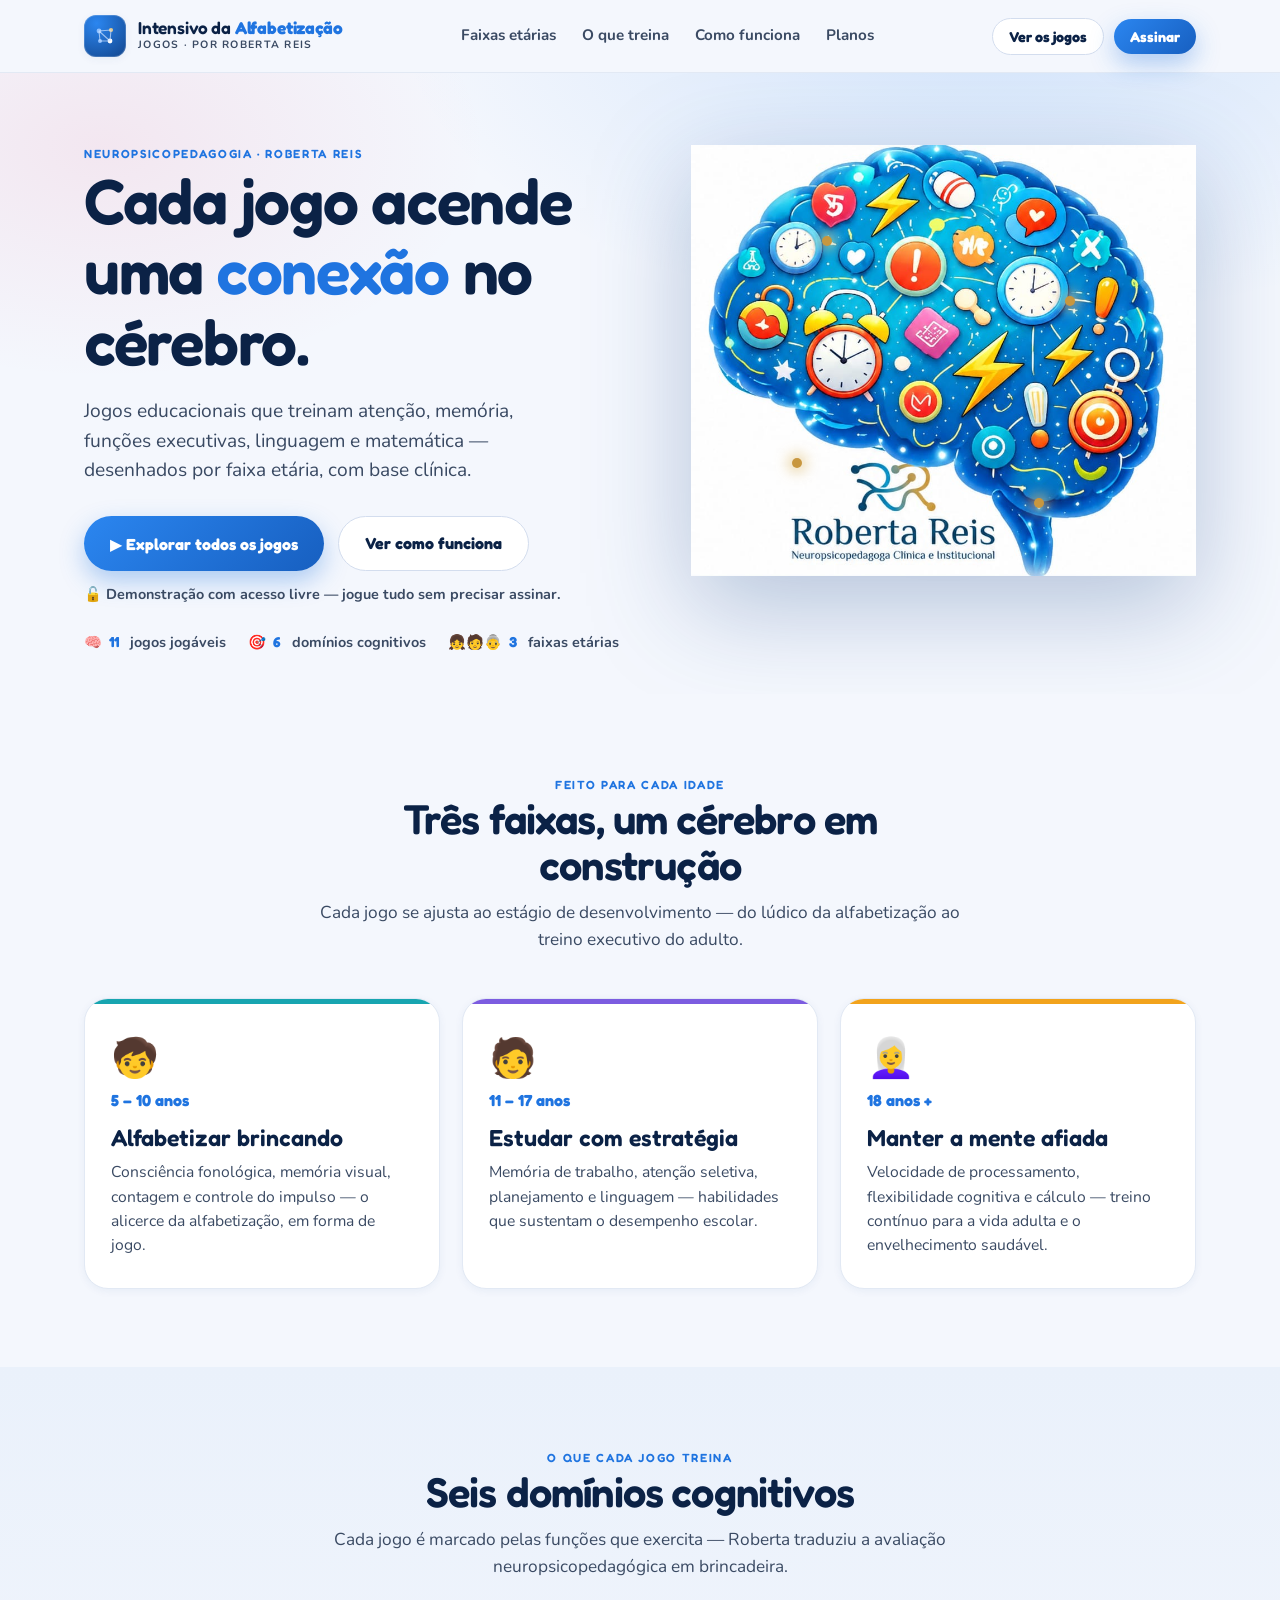
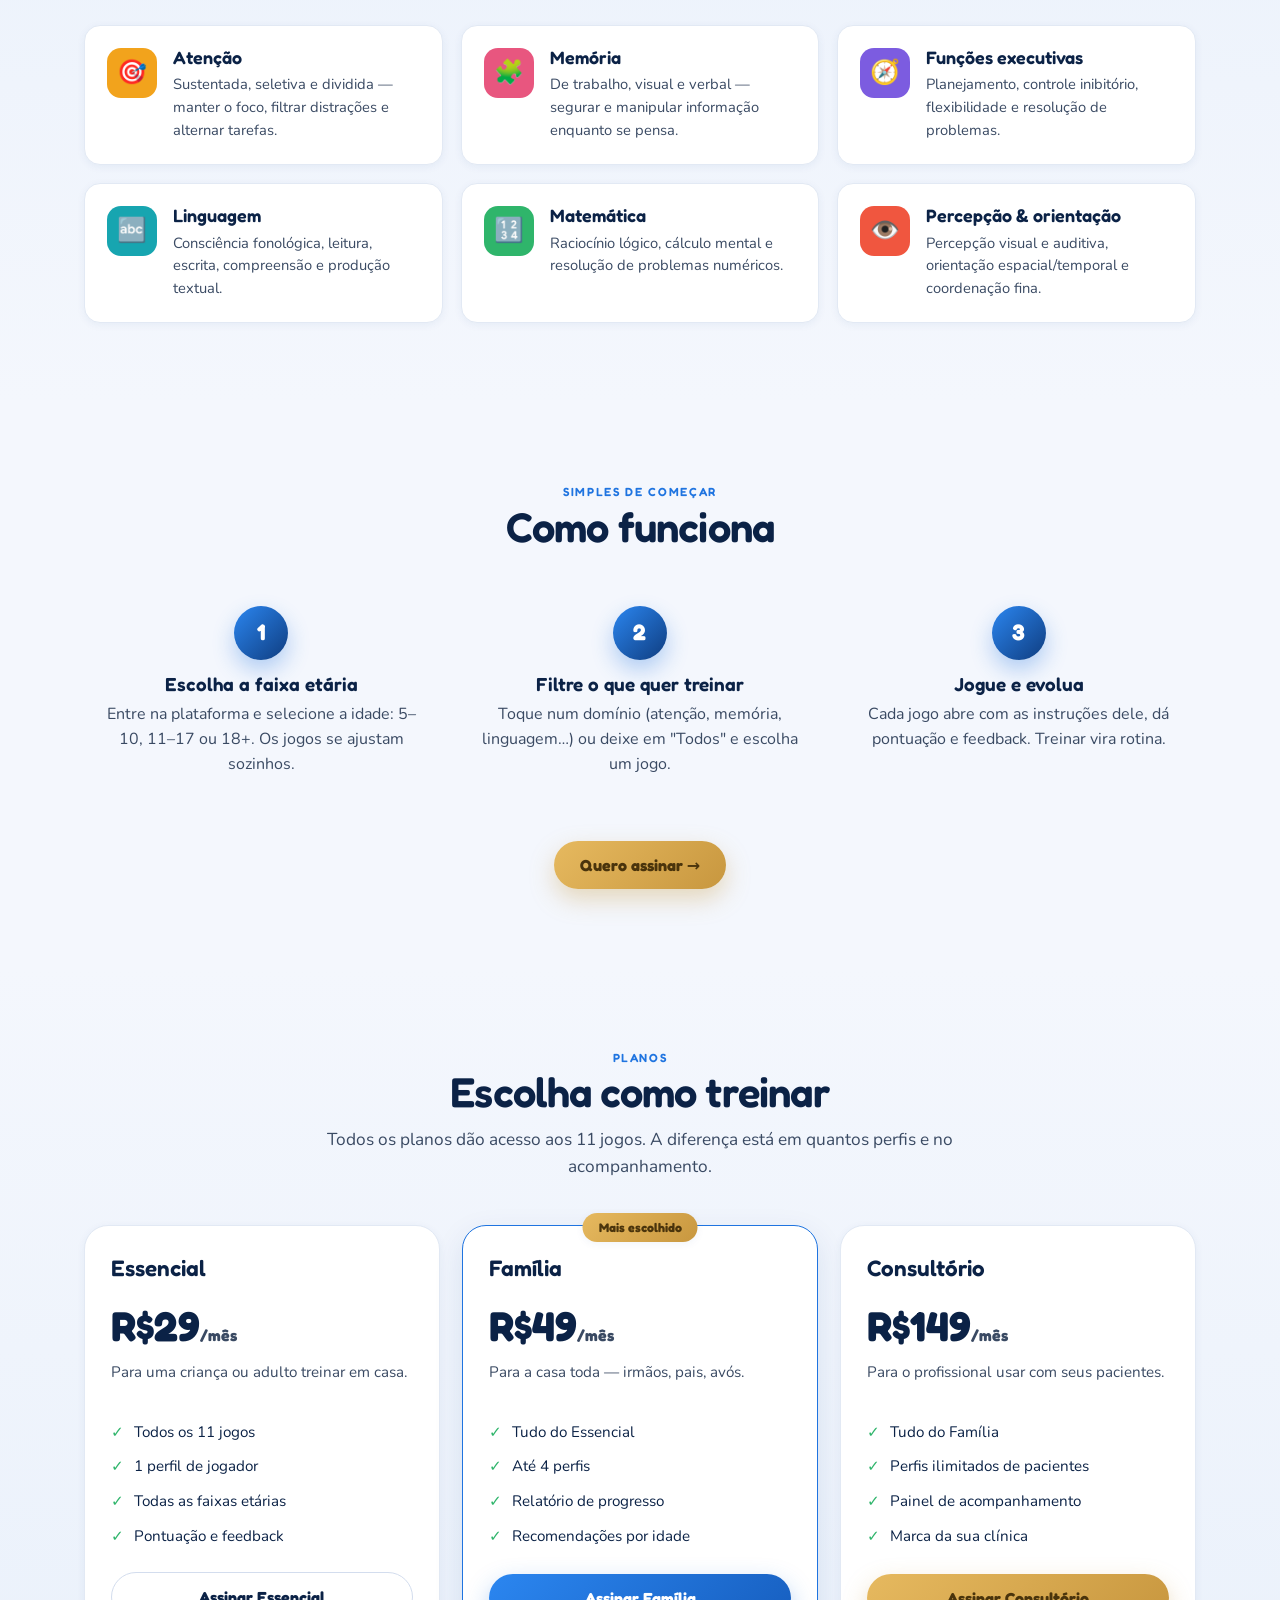
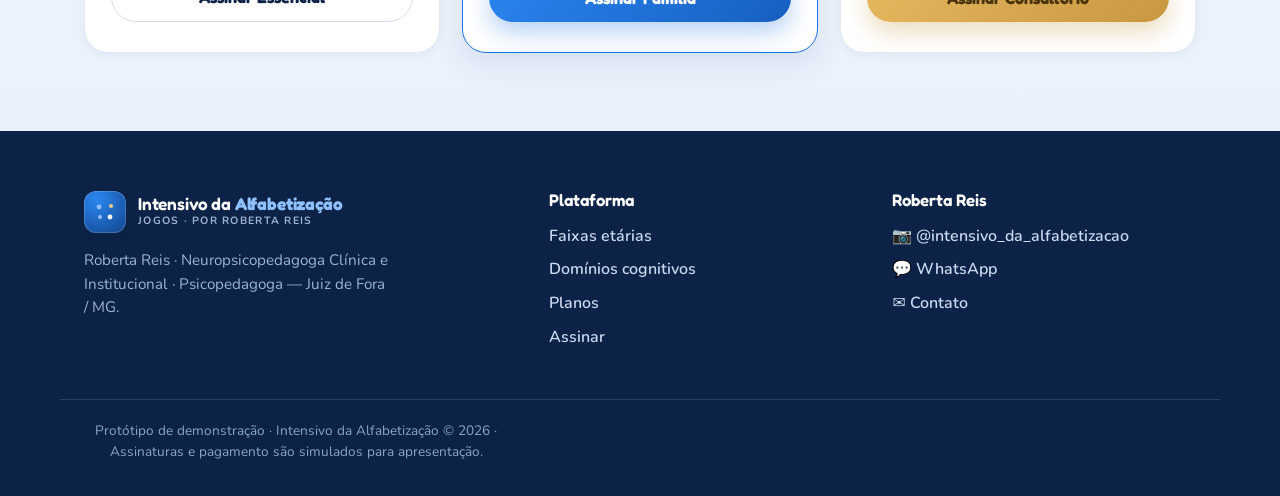
==== index.html @ e5d8494a "Sinapse — Intensivo da Alfabetização (plataforma + site da Roberta)" ====
<!doctype html>
<html lang="pt-BR">
<head>
<meta charset="utf-8">
<meta name="viewport" content="width=device-width, initial-scale=1">
<title>Intensivo da Alfabetização · Jogos que acendem conexões — por Roberta Reis</title>
<meta name="description" content="Plataforma de jogos educacionais da neuropsicopedagoga Roberta Reis. Atenção, memória, funções executivas, linguagem e matemática — por faixa etária, de 5 a 99 anos.">
<link rel="preconnect" href="https://fonts.googleapis.com">
<link rel="preconnect" href="https://fonts.gstatic.com" crossorigin>
<link href="https://fonts.googleapis.com/css2?family=Fredoka:wght@400;500;600;700&family=Nunito:wght@400;600;700;800;900&display=swap" rel="stylesheet">
<link rel="stylesheet" href="css/styles.css">
</head>
<body>

<!-- ============ SITE PÚBLICO ============ -->
<div id="site">

  <nav class="nav">
    <div class="wrap nav-in">
      <a class="brand" href="#">
        <span class="brand-mark">
          <svg width="24" height="24" viewBox="0 0 24 24" fill="none">
            <circle cx="6" cy="7" r="2.4" fill="#8fc0ff"/><circle cx="18" cy="6" r="2.1" fill="#e6c98a"/>
            <circle cx="17" cy="17" r="2.4" fill="#fff"/><circle cx="7" cy="17" r="2" fill="#8fc0ff"/>
            <path d="M6 7 L18 6 M18 6 L17 17 M17 17 L7 17 M7 17 L6 7 M6 7 L17 17" stroke="#cfe2ff" stroke-width="1.1" opacity=".7"/>
          </svg>
        </span>
        <span>
          <div class="brand-name">Intensivo da <b>Alfabetização</b></div>
          <div class="brand-sub">jogos · por Roberta Reis</div>
        </span>
      </a>
      <div class="nav-links">
        <a href="#faixas">Faixas etárias</a>
        <a href="#pilares">O que treina</a>
        <a href="#como">Como funciona</a>
        <a href="#planos">Planos</a>
      </div>
      <div class="nav-cta">
        <button class="btn btn-ghost btn-sm" data-enter-app>Ver os jogos</button>
        <button class="btn btn-primary btn-sm" data-open-sub>Assinar</button>
      </div>
      <button class="nav-burger" id="burger">☰</button>
    </div>
  </nav>

  <!-- HERO -->
  <header class="hero">
    <div class="wrap hero-grid">
      <div>
        <span class="eyebrow">Neuropsicopedagogia · Roberta Reis</span>
        <h1>Cada jogo acende uma <span class="glow">conexão</span> no cérebro.</h1>
        <p class="lead">Jogos educacionais que treinam atenção, memória, funções executivas, linguagem e matemática — desenhados por faixa etária, com base clínica.</p>
        <div class="hero-cta">
          <button class="btn btn-primary" data-enter-app>▶ Explorar todos os jogos</button>
          <a class="btn btn-ghost" href="#como">Ver como funciona</a>
        </div>
        <p style="margin:12px 0 0;font-size:.9rem;color:var(--ink-soft);font-weight:700">🔓 Demonstração com acesso livre — jogue tudo sem precisar assinar.</p>
        <div class="hero-trust">
          <span>🧠 <b>11</b>&nbsp;jogos jogáveis</span>
          <span>🎯 <b>6</b>&nbsp;domínios cognitivos</span>
          <span>👧🧑👵 <b>3</b>&nbsp;faixas etárias</span>
        </div>
      </div>
      <div class="brainstage">
        <div class="halo"></div>
        <img src="assets/roberta-logo.jpeg" alt="Cérebro da marca Roberta Reis cheio de ícones de aprendizagem">
        <span class="spark" style="top:18%;left:26%"></span>
        <span class="spark" style="top:30%;left:74%;animation-delay:.6s"></span>
        <span class="spark" style="top:62%;left:20%;animation-delay:1.1s"></span>
        <span class="spark" style="top:70%;left:68%;animation-delay:1.7s"></span>
      </div>
    </div>
  </header>

  <!-- FAIXAS -->
  <section class="section" id="faixas">
    <div class="wrap">
      <div class="section-head">
        <span class="eyebrow">Feito para cada idade</span>
        <h2>Três faixas, um cérebro em construção</h2>
        <p>Cada jogo se ajusta ao estágio de desenvolvimento — do lúdico da alfabetização ao treino executivo do adulto.</p>
      </div>
      <div class="age-grid">
        <div class="age-card">
          <div class="bar" style="background:var(--p-linguagem)"></div>
          <div class="emoji">🧒</div>
          <div class="range">5 – 10 anos</div>
          <h3>Alfabetizar brincando</h3>
          <p>Consciência fonológica, memória visual, contagem e controle do impulso — o alicerce da alfabetização, em forma de jogo.</p>
        </div>
        <div class="age-card">
          <div class="bar" style="background:var(--p-executiva)"></div>
          <div class="emoji">🧑</div>
          <div class="range">11 – 17 anos</div>
          <h3>Estudar com estratégia</h3>
          <p>Memória de trabalho, atenção seletiva, planejamento e linguagem — habilidades que sustentam o desempenho escolar.</p>
        </div>
        <div class="age-card">
          <div class="bar" style="background:var(--p-atencao)"></div>
          <div class="emoji">👩‍🦳</div>
          <div class="range">18 anos +</div>
          <h3>Manter a mente afiada</h3>
          <p>Velocidade de processamento, flexibilidade cognitiva e cálculo — treino contínuo para a vida adulta e o envelhecimento saudável.</p>
        </div>
      </div>
    </div>
  </section>

  <!-- PILARES -->
  <section class="section" id="pilares" style="background:linear-gradient(180deg,var(--bg-2),var(--bg))">
    <div class="wrap">
      <div class="section-head">
        <span class="eyebrow">O que cada jogo treina</span>
        <h2>Seis domínios cognitivos</h2>
        <p>Cada jogo é marcado pelas funções que exercita — Roberta traduziu a avaliação neuropsicopedagógica em brincadeira.</p>
      </div>
      <div class="pillars">
        <div class="pillar"><div class="ic" style="background:var(--p-atencao)">🎯</div><div><h4>Atenção</h4><p>Sustentada, seletiva e dividida — manter o foco, filtrar distrações e alternar tarefas.</p></div></div>
        <div class="pillar"><div class="ic" style="background:var(--p-memoria)">🧩</div><div><h4>Memória</h4><p>De trabalho, visual e verbal — segurar e manipular informação enquanto se pensa.</p></div></div>
        <div class="pillar"><div class="ic" style="background:var(--p-executiva)">🧭</div><div><h4>Funções executivas</h4><p>Planejamento, controle inibitório, flexibilidade e resolução de problemas.</p></div></div>
        <div class="pillar"><div class="ic" style="background:var(--p-linguagem)">🔤</div><div><h4>Linguagem</h4><p>Consciência fonológica, leitura, escrita, compreensão e produção textual.</p></div></div>
        <div class="pillar"><div class="ic" style="background:var(--p-matematica)">🔢</div><div><h4>Matemática</h4><p>Raciocínio lógico, cálculo mental e resolução de problemas numéricos.</p></div></div>
        <div class="pillar"><div class="ic" style="background:var(--p-percepcao)">👁️</div><div><h4>Percepção & orientação</h4><p>Percepção visual e auditiva, orientação espacial/temporal e coordenação fina.</p></div></div>
      </div>
    </div>
  </section>

  <!-- COMO FUNCIONA -->
  <section class="section" id="como">
    <div class="wrap">
      <div class="section-head">
        <span class="eyebrow">Simples de começar</span>
        <h2>Como funciona</h2>
      </div>
      <div class="steps">
        <div class="step"><div class="n">1</div><h4>Escolha a faixa etária</h4><p>Entre na plataforma e selecione a idade: 5–10, 11–17 ou 18+. Os jogos se ajustam sozinhos.</p></div>
        <div class="step"><div class="n">2</div><h4>Filtre o que quer treinar</h4><p>Toque num domínio (atenção, memória, linguagem…) ou deixe em "Todos" e escolha um jogo.</p></div>
        <div class="step"><div class="n">3</div><h4>Jogue e evolua</h4><p>Cada jogo abre com as instruções dele, dá pontuação e feedback. Treinar vira rotina.</p></div>
      </div>
      <div class="center" style="margin-top:36px">
        <button class="btn btn-gold" data-open-sub>Quero assinar →</button>
      </div>
    </div>
  </section>

  <!-- PLANOS -->
  <section class="section" id="planos" style="background:linear-gradient(180deg,var(--bg),var(--bg-2))">
    <div class="wrap">
      <div class="section-head">
        <span class="eyebrow">Planos</span>
        <h2>Escolha como treinar</h2>
        <p>Todos os planos dão acesso aos 11 jogos. A diferença está em quantos perfis e no acompanhamento.</p>
      </div>
      <div class="plans">
        <div class="plan">
          <h3>Essencial</h3>
          <div class="price"><b>R$29</b><span>/mês</span></div>
          <div class="who">Para uma criança ou adulto treinar em casa.</div>
          <ul>
            <li><span class="ck">✓</span> Todos os 11 jogos</li>
            <li><span class="ck">✓</span> 1 perfil de jogador</li>
            <li><span class="ck">✓</span> Todas as faixas etárias</li>
            <li><span class="ck">✓</span> Pontuação e feedback</li>
          </ul>
          <button class="btn btn-ghost btn-block" data-open-sub data-plan="Essencial" data-price="29">Assinar Essencial</button>
        </div>
        <div class="plan featured">
          <span class="tag">Mais escolhido</span>
          <h3>Família</h3>
          <div class="price"><b>R$49</b><span>/mês</span></div>
          <div class="who">Para a casa toda — irmãos, pais, avós.</div>
          <ul>
            <li><span class="ck">✓</span> Tudo do Essencial</li>
            <li><span class="ck">✓</span> Até 4 perfis</li>
            <li><span class="ck">✓</span> Relatório de progresso</li>
            <li><span class="ck">✓</span> Recomendações por idade</li>
          </ul>
          <button class="btn btn-primary btn-block" data-open-sub data-plan="Família" data-price="49">Assinar Família</button>
        </div>
        <div class="plan">
          <h3>Consultório</h3>
          <div class="price"><b>R$149</b><span>/mês</span></div>
          <div class="who">Para o profissional usar com seus pacientes.</div>
          <ul>
            <li><span class="ck">✓</span> Tudo do Família</li>
            <li><span class="ck">✓</span> Perfis ilimitados de pacientes</li>
            <li><span class="ck">✓</span> Painel de acompanhamento</li>
            <li><span class="ck">✓</span> Marca da sua clínica</li>
          </ul>
          <button class="btn btn-gold btn-block" data-open-sub data-plan="Consultório" data-price="149">Assinar Consultório</button>
        </div>
      </div>
    </div>
  </section>

  <!-- FOOTER -->
  <footer class="footer">
    <div class="wrap">
      <div class="footer-brand">
        <div class="brand">
          <span class="brand-mark"><svg width="24" height="24" viewBox="0 0 24 24"><circle cx="6" cy="7" r="2.4" fill="#8fc0ff"/><circle cx="18" cy="6" r="2.1" fill="#e6c98a"/><circle cx="17" cy="17" r="2.4" fill="#fff"/><circle cx="7" cy="17" r="2" fill="#8fc0ff"/></svg></span>
          <span><div class="brand-name">Intensivo da <b style="color:#8fc0ff">Alfabetização</b></div><div class="brand-sub" style="color:#9db2d6">jogos · por Roberta Reis</div></span>
        </div>
        <p style="margin-top:16px">Roberta Reis · Neuropsicopedagoga Clínica e Institucional · Psicopedagoga — Juiz de Fora / MG.</p>
      </div>
      <div>
        <h4>Plataforma</h4>
        <a href="#faixas">Faixas etárias</a>
        <a href="#pilares">Domínios cognitivos</a>
        <a href="#planos">Planos</a>
        <a href="#" data-open-sub>Assinar</a>
      </div>
      <div>
        <h4>Roberta Reis</h4>
        <a href="https://www.instagram.com/intensivo_da_alfabetizacao/" target="_blank" rel="noopener">📷 @intensivo_da_alfabetizacao</a>
        <a href="#">💬 WhatsApp</a>
        <a href="#">✉️ Contato</a>
      </div>
    </div>
    <div class="footer-bottom wrap">
      Protótipo de demonstração · Intensivo da Alfabetização © 2026 · Assinaturas e pagamento são simulados para apresentação.
    </div>
  </footer>
</div>

<!-- ============ ÁREA LOGADA (montada por JS) ============ -->
<div id="app" class="hidden"></div>

<!-- ============ PLAYER DE JOGO (montado por JS) ============ -->
<div id="player-root"></div>

<!-- ============ MODAIS (montados por JS) ============ -->
<div id="modal-root"></div>

<script src="js/games/engine.js"></script>
<script src="js/games/memoria.js"></script>
<script src="js/games/simon.js"></script>
<script src="js/games/semaforo.js"></script>
<script src="js/games/fonemas.js"></script>
<script src="js/games/contas.js"></script>
<script src="js/games/stroop.js"></script>
<script src="js/games/digitos.js"></script>
<script src="js/games/hanoi.js"></script>
<script src="js/games/trilha.js"></script>
<script src="js/games/palavras.js"></script>
<script src="js/games/quebra.js"></script>
<script src="js/app.js"></script>
</body>
</html>
---- css/styles.css ----
/* ============================================================
   SINAPSE — plataforma de jogos da Roberta Reis
   Sistema de design derivado da marca (cérebro + rede de conexões)
   ============================================================ */

:root {
  /* Marca */
  --blue:        #1f74e0;
  --blue-600:    #175fc0;
  --blue-800:    #0f3d80;
  --ink:         #0b2246;   /* texto forte sobre claro */
  --ink-soft:    #3a4a63;
  --gold:        #c8973f;
  --gold-soft:   #e6c98a;

  /* Pilares cognitivos (cada um tem sua cor) */
  --p-atencao:    #f2a31c;
  --p-memoria:    #e8567f;
  --p-executiva:  #7c5ce0;
  --p-linguagem:  #17a5b0;
  --p-matematica: #2fb56b;
  --p-percepcao:  #f0563f;

  /* Superfícies */
  --bg:        #f4f7fd;
  --bg-2:      #eaf1fb;
  --card:      #ffffff;
  --line:      #e2e9f4;
  --line-2:    #d3ddee;

  /* Sombras */
  --sh-sm: 0 2px 8px rgba(15,61,128,.06);
  --sh-md: 0 10px 30px rgba(15,61,128,.10);
  --sh-lg: 0 24px 60px rgba(15,61,128,.16);
  --sh-glow: 0 0 0 4px rgba(31,116,224,.14);

  --r-sm: 10px;
  --r-md: 16px;
  --r-lg: 24px;
  --r-xl: 32px;

  --maxw: 1160px;

  --font-display: "Fredoka", system-ui, sans-serif;
  --font-body: "Nunito", system-ui, sans-serif;
}

* { box-sizing: border-box; }
html { scroll-behavior: smooth; }
body {
  margin: 0;
  font-family: var(--font-body);
  color: var(--ink);
  background: var(--bg);
  -webkit-font-smoothing: antialiased;
  line-height: 1.55;
}
img { max-width: 100%; display: block; }
button { font-family: inherit; cursor: pointer; }
a { color: inherit; }
h1,h2,h3,h4 { font-family: var(--font-display); font-weight: 600; line-height: 1.1; margin: 0; color: var(--ink); }

.wrap { max-width: var(--maxw); margin: 0 auto; padding: 0 24px; }
.hidden { display: none !important; }
.center { text-align: center; }
.eyebrow {
  font-family: var(--font-display);
  font-weight: 600; letter-spacing: .14em; text-transform: uppercase;
  font-size: .74rem; color: var(--blue);
}

/* ---------- Botões ---------- */
.btn {
  display: inline-flex; align-items: center; gap: .5em;
  border: 0; border-radius: 999px;
  padding: 14px 26px; font-weight: 700; font-size: 1rem;
  font-family: var(--font-display);
  transition: transform .18s cubic-bezier(.2,.9,.3,1.3), box-shadow .18s, filter .18s;
  text-decoration: none;
}
.btn:active { transform: translateY(1px) scale(.99); }
.btn-primary { background: linear-gradient(135deg, #2b86f0, var(--blue-600)); color: #fff; box-shadow: 0 10px 24px rgba(31,116,224,.34); }
.btn-primary:hover { transform: translateY(-2px); box-shadow: 0 16px 32px rgba(31,116,224,.42); }
.btn-gold { background: linear-gradient(135deg, #e6b95f, var(--gold)); color: #4a340c; box-shadow: 0 10px 24px rgba(200,151,63,.34); }
.btn-gold:hover { transform: translateY(-2px); }
.btn-ghost { background: #fff; color: var(--ink); border: 1.5px solid var(--line-2); }
.btn-ghost:hover { border-color: var(--blue); color: var(--blue); }
.btn-sm { padding: 9px 16px; font-size: .9rem; }
.btn-block { width: 100%; justify-content: center; }

/* ============================================================
   NAV
   ============================================================ */
.nav {
  position: sticky; top: 0; z-index: 50;
  background: rgba(244,247,253,.82);
  backdrop-filter: saturate(1.2) blur(12px);
  border-bottom: 1px solid var(--line);
}
.nav-in { display: flex; align-items: center; justify-content: space-between; height: 72px; }
.brand { display: flex; align-items: center; gap: 12px; text-decoration: none; }
.brand-mark {
  width: 42px; height: 42px; border-radius: 12px;
  display: grid; place-items: center;
  background: radial-gradient(120% 120% at 30% 20%, #2b86f0, var(--blue-800));
  box-shadow: var(--sh-sm), inset 0 0 0 1px rgba(255,255,255,.18);
}
.brand-name { font-family: var(--font-display); font-weight: 600; font-size: 1.08rem; letter-spacing: -.01em; line-height: 1.05; }
.brand-name b { color: var(--blue); }
.brand-sub { font-size: .66rem; letter-spacing: .12em; text-transform: uppercase; color: var(--ink-soft); font-weight: 700; }
.nav-links { display: flex; align-items: center; gap: 26px; }
.nav-links a { text-decoration: none; font-weight: 700; color: var(--ink-soft); font-size: .95rem; }
.nav-links a:hover { color: var(--blue); }
.nav-cta { display: flex; align-items: center; gap: 10px; }
.nav-burger { display: none; background: none; border: 0; font-size: 1.5rem; color: var(--ink); }

/* ============================================================
   HERO
   ============================================================ */
.hero {
  position: relative; overflow: hidden;
  background:
    radial-gradient(1000px 500px at 78% -8%, rgba(43,134,240,.16), transparent 60%),
    radial-gradient(700px 420px at 8% 12%, rgba(232,86,127,.10), transparent 55%),
    var(--bg);
  padding: 68px 0 40px;
}
.hero-grid { display: grid; grid-template-columns: 1.05fr .95fr; gap: 48px; align-items: center; }
.hero h1 { font-size: clamp(2.4rem, 5vw, 4rem); letter-spacing: -.02em; }
.hero h1 .glow { color: var(--blue); position: relative; }
.hero p.lead { font-size: 1.2rem; color: var(--ink-soft); max-width: 40ch; margin: 20px 0 30px; }
.hero-cta { display: flex; gap: 14px; flex-wrap: wrap; }
.hero-trust { margin-top: 26px; display: flex; gap: 22px; flex-wrap: wrap; color: var(--ink-soft); font-weight: 700; font-size: .9rem; }
.hero-trust span { display: inline-flex; align-items: center; gap: 7px; }
.hero-trust b { color: var(--blue); font-family: var(--font-display); }

/* Brain visual */
.brainstage { position: relative; aspect-ratio: 1/1; }
.brainstage .halo {
  position: absolute; inset: 6%;
  border-radius: 50%;
  background: radial-gradient(circle at 50% 45%, rgba(43,134,240,.22), transparent 62%);
  filter: blur(6px);
  animation: breathe 5.5s ease-in-out infinite;
}
@keyframes breathe { 0%,100%{transform:scale(1);opacity:.8} 50%{transform:scale(1.05);opacity:1} }
.brainstage img { position: relative; width: 100%; filter: drop-shadow(0 30px 50px rgba(15,61,128,.28)); }
.spark {
  position: absolute; width: 10px; height: 10px; border-radius: 50%;
  background: var(--gold); box-shadow: 0 0 14px 4px rgba(230,201,138,.8);
  animation: twinkle 2.6s ease-in-out infinite;
}
@keyframes twinkle { 0%,100%{opacity:.2; transform:scale(.7)} 50%{opacity:1; transform:scale(1.15)} }

/* ============================================================
   FAIXAS
   ============================================================ */
.section { padding: 78px 0; }
.section-head { max-width: 640px; margin: 0 auto 44px; text-align: center; }
.section-head h2 { font-size: clamp(1.8rem, 3.4vw, 2.6rem); letter-spacing: -.02em; }
.section-head p { color: var(--ink-soft); font-size: 1.08rem; margin-top: 12px; }

.age-grid { display: grid; grid-template-columns: repeat(3,1fr); gap: 22px; }
.age-card {
  background: var(--card); border-radius: var(--r-lg); padding: 30px 26px;
  border: 1px solid var(--line); box-shadow: var(--sh-sm);
  transition: transform .2s, box-shadow .2s;
  position: relative; overflow: hidden;
}
.age-card:hover { transform: translateY(-4px); box-shadow: var(--sh-md); }
.age-card .emoji { font-size: 2.4rem; }
.age-card h3 { font-size: 1.45rem; margin: 12px 0 4px; }
.age-card .range { font-weight: 800; color: var(--blue); font-family: var(--font-display); }
.age-card p { color: var(--ink-soft); font-size: .98rem; margin: 10px 0 0; }
.age-card .bar { position: absolute; left: 0; top: 0; height: 5px; width: 100%; }

/* ============================================================
   PILARES
   ============================================================ */
.pillars { display: grid; grid-template-columns: repeat(3,1fr); gap: 18px; }
.pillar {
  background: var(--card); border: 1px solid var(--line); border-radius: var(--r-md);
  padding: 22px; display: flex; gap: 16px; align-items: flex-start;
  box-shadow: var(--sh-sm); transition: transform .2s;
}
.pillar:hover { transform: translateY(-3px); }
.pillar .ic {
  flex: none; width: 50px; height: 50px; border-radius: 14px; display: grid; place-items: center;
  font-size: 1.5rem; color: #fff;
}
.pillar h4 { font-size: 1.12rem; }
.pillar p { margin: 6px 0 0; color: var(--ink-soft); font-size: .92rem; }

/* ============================================================
   PREVIEW / COMO FUNCIONA
   ============================================================ */
.steps { display: grid; grid-template-columns: repeat(3,1fr); gap: 24px; }
.step { text-align: center; padding: 12px; }
.step .n {
  width: 54px; height: 54px; margin: 0 auto 14px; border-radius: 50%;
  display: grid; place-items: center; font-family: var(--font-display); font-weight: 700;
  font-size: 1.4rem; color: #fff; background: linear-gradient(135deg,#2b86f0,var(--blue-800));
  box-shadow: 0 10px 22px rgba(31,116,224,.32);
}
.step h4 { font-size: 1.18rem; }
.step p { color: var(--ink-soft); margin-top: 8px; }

/* ============================================================
   PLANOS
   ============================================================ */
.plans { display: grid; grid-template-columns: repeat(3,1fr); gap: 22px; align-items: stretch; }
.plan {
  background: var(--card); border: 1.5px solid var(--line); border-radius: var(--r-lg);
  padding: 30px 26px; display: flex; flex-direction: column; box-shadow: var(--sh-sm);
  position: relative; transition: transform .2s, box-shadow .2s;
}
.plan:hover { transform: translateY(-4px); box-shadow: var(--sh-md); }
.plan.featured { border-color: var(--blue); box-shadow: var(--sh-md); }
.plan .tag {
  position: absolute; top: -13px; left: 50%; transform: translateX(-50%);
  background: linear-gradient(135deg,#e6b95f,var(--gold)); color: #4a340c;
  font-family: var(--font-display); font-weight: 700; font-size: .78rem;
  padding: 5px 16px; border-radius: 999px; box-shadow: var(--sh-sm);
}
.plan h3 { font-size: 1.4rem; }
.plan .price { font-family: var(--font-display); font-weight: 700; margin: 14px 0 2px; }
.plan .price b { font-size: 2.6rem; color: var(--ink); }
.plan .price span { color: var(--ink-soft); font-weight: 700; }
.plan .who { color: var(--ink-soft); font-size: .95rem; min-height: 42px; }
.plan ul { list-style: none; padding: 0; margin: 18px 0 24px; display: grid; gap: 11px; }
.plan li { display: flex; gap: 10px; align-items: flex-start; font-size: .95rem; }
.plan li .ck { color: var(--p-matematica); font-weight: 900; flex: none; }
.plan .btn { margin-top: auto; }

/* ============================================================
   FOOTER
   ============================================================ */
.footer { background: #0c2246; color: #cbd8ef; padding: 60px 0 34px; }
.footer .wrap { display: grid; grid-template-columns: 1.4fr 1fr 1fr; gap: 40px; }
.footer h4 { color: #fff; margin-bottom: 14px; font-size: 1.05rem; }
.footer a { color: #cbd8ef; text-decoration: none; display: block; margin-bottom: 9px; font-weight: 600; }
.footer a:hover { color: #fff; }
.footer .brand-name { color: #fff; }
.footer-bottom { border-top: 1px solid rgba(255,255,255,.12); margin-top: 40px; padding-top: 20px; font-size: .85rem; color: #8ea4c8; text-align: center; }
.footer-brand p { color: #9db2d6; font-size: .95rem; max-width: 34ch; }

/* ============================================================
   MODAL (assinatura)
   ============================================================ */
.modal-back {
  position: fixed; inset: 0; z-index: 100;
  background: rgba(8,24,52,.55); backdrop-filter: blur(4px);
  display: grid; place-items: center; padding: 20px;
  animation: fade .2s ease;
}
@keyframes fade { from{opacity:0} to{opacity:1} }
.modal {
  background: var(--card); border-radius: var(--r-xl); width: min(460px, 100%);
  padding: 34px; box-shadow: var(--sh-lg); position: relative;
  animation: pop .28s cubic-bezier(.2,.9,.3,1.3);
  max-height: 92vh; overflow: auto;
}
@keyframes pop { from{opacity:0; transform: translateY(16px) scale(.97)} to{opacity:1; transform:none} }
.modal-close { position: absolute; top: 16px; right: 16px; background: var(--bg-2); border: 0; width: 34px; height: 34px; border-radius: 50%; font-size: 1.1rem; color: var(--ink-soft); }
.modal h3 { font-size: 1.6rem; }
.modal .sub { color: var(--ink-soft); margin: 6px 0 22px; }
.field { margin-bottom: 15px; }
.field label { display: block; font-weight: 700; font-size: .88rem; margin-bottom: 6px; color: var(--ink); }
.field input {
  width: 100%; padding: 13px 14px; border: 1.5px solid var(--line-2); border-radius: var(--r-sm);
  font-size: 1rem; font-family: inherit; background: #fbfcfe; transition: border .15s, box-shadow .15s;
}
.field input:focus { outline: 0; border-color: var(--blue); box-shadow: var(--sh-glow); }
.row2 { display: grid; grid-template-columns: 1fr 1fr; gap: 12px; }
.pick-plan { display: grid; gap: 10px; margin-bottom: 20px; }
.pick-plan .opt {
  border: 1.5px solid var(--line-2); border-radius: var(--r-md); padding: 14px 16px;
  display: flex; justify-content: space-between; align-items: center; cursor: pointer; transition: border .15s, background .15s;
}
.pick-plan .opt:hover { border-color: var(--blue); }
.pick-plan .opt.sel { border-color: var(--blue); background: #f3f8ff; box-shadow: var(--sh-glow); }
.pick-plan .opt b { font-family: var(--font-display); }
.pick-plan .opt .p { color: var(--blue); font-weight: 800; font-family: var(--font-display); }
.pay-badge { display: flex; align-items: center; gap: 8px; justify-content: center; color: var(--ink-soft); font-size: .82rem; margin-top: 14px; }
.success-check {
  width: 84px; height: 84px; border-radius: 50%; margin: 0 auto 18px;
  background: linear-gradient(135deg,#37c26f,#1f9e56); display: grid; place-items: center;
  color: #fff; font-size: 2.6rem; box-shadow: 0 14px 30px rgba(47,181,107,.4);
  animation: pop .4s cubic-bezier(.2,.9,.3,1.3);
}

/* ============================================================
   APP (área logada)
   ============================================================ */
.app-nav { background: #fff; border-bottom: 1px solid var(--line); position: sticky; top: 0; z-index: 40; }
.app-nav .nav-in { height: 66px; }
.chip-user { display: flex; align-items: center; gap: 10px; }
.avatar {
  width: 38px; height: 38px; border-radius: 50%; display: grid; place-items: center;
  background: linear-gradient(135deg,#2b86f0,var(--blue-800)); color: #fff; font-weight: 800; font-family: var(--font-display);
}
.app-hero { padding: 34px 0 8px; }
.app-hero h1 { font-size: clamp(1.6rem, 3.4vw, 2.3rem); }
.app-hero p { color: var(--ink-soft); margin-top: 6px; }

/* Banner de instruções / acesso livre na plataforma */
.app-guide { background: linear-gradient(135deg,#eef5ff,#e8f8f0); border: 1px solid var(--line); border-radius: var(--r-lg); padding: 16px 20px; display: flex; gap: 16px 22px; align-items: center; margin: 18px 0 4px; box-shadow: var(--sh-sm); flex-wrap: wrap; }
.app-guide .g-title { font-family: var(--font-display); font-weight: 700; color: var(--ink); display: flex; align-items: center; gap: 8px; }
.app-guide .steps-line { display: flex; gap: 8px 18px; flex-wrap: wrap; font-weight: 700; color: var(--ink-soft); font-size: .9rem; }
.app-guide .steps-line span { display: inline-flex; align-items: center; gap: 6px; }
.app-guide .steps-line b { color: var(--blue); font-family: var(--font-display); }
.demo-pill { background: #e8fff0; color: #1f9e56; border: 1px solid #b7ecc9; font-weight: 800; font-size: .8rem; padding: 7px 13px; border-radius: 999px; white-space: nowrap; }
.app-guide .num { width: 22px; height: 22px; border-radius: 7px; background: linear-gradient(135deg,#2b86f0,#0f3d80); color: #fff; display: grid; place-items: center; font-size: .78rem; font-family: var(--font-display); font-weight: 700; }

.filters { display: flex; flex-wrap: wrap; gap: 20px; align-items: center; margin: 24px 0 8px; justify-content: space-between; }
.tabs { display: inline-flex; background: #fff; border: 1px solid var(--line); border-radius: 999px; padding: 5px; box-shadow: var(--sh-sm); }
.tab {
  border: 0; background: none; padding: 9px 18px; border-radius: 999px; font-weight: 800;
  color: var(--ink-soft); font-family: var(--font-display); font-size: .95rem; transition: .15s;
}
.tab.active { color: #fff; background: linear-gradient(135deg,#2b86f0,var(--blue-600)); box-shadow: 0 6px 14px rgba(31,116,224,.3); }
.chips { display: flex; flex-wrap: wrap; gap: 8px; }
.pchip {
  border: 1.5px solid var(--line-2); background: #fff; border-radius: 999px; padding: 7px 14px;
  font-weight: 700; font-size: .85rem; color: var(--ink-soft); display: inline-flex; gap: 7px; align-items: center; transition: .15s;
}
.pchip .dot { width: 10px; height: 10px; border-radius: 50%; }
.pchip.active { color: #fff; border-color: transparent; }

.games-grid { display: grid; grid-template-columns: repeat(auto-fill, minmax(250px,1fr)); gap: 20px; margin: 28px 0 60px; }
.game-card {
  background: #fff; border: 1px solid var(--line); border-radius: var(--r-lg); overflow: hidden;
  box-shadow: var(--sh-sm); transition: transform .2s, box-shadow .2s; cursor: pointer; display: flex; flex-direction: column;
}
.game-card:hover { transform: translateY(-5px); box-shadow: var(--sh-md); }
.game-card .cover { height: 118px; display: grid; place-items: center; font-size: 3.2rem; position: relative; }
.game-card .cover .age { position: absolute; top: 10px; right: 10px; background: rgba(255,255,255,.85); color: var(--ink); font-weight: 800; font-size: .72rem; padding: 4px 10px; border-radius: 999px; font-family: var(--font-display); }
.game-card .body { padding: 16px 18px 20px; display: flex; flex-direction: column; flex: 1; }
.game-card h3 { font-size: 1.2rem; }
.game-card .tg { color: var(--ink-soft); font-size: .9rem; margin: 6px 0 12px; flex: 1; }
.game-card .tags { display: flex; flex-wrap: wrap; gap: 6px; }
.game-card .tags .t { font-size: .72rem; font-weight: 800; padding: 3px 9px; border-radius: 999px; color: #fff; }
.game-card .play { margin-top: 14px; font-family: var(--font-display); font-weight: 700; color: var(--blue); display: inline-flex; align-items: center; gap: 6px; }

/* ---------- Player de jogo ---------- */
.player-back { position: fixed; inset: 0; z-index: 90; background: var(--bg); overflow: auto; animation: fade .2s; }
.player-top { position: sticky; top: 0; background: rgba(244,247,253,.9); backdrop-filter: blur(10px); border-bottom: 1px solid var(--line); z-index: 5; }
.player-top .nav-in { height: 62px; }
.player-title { display: flex; align-items: center; gap: 12px; font-family: var(--font-display); font-weight: 600; font-size: 1.15rem; }
.player-title .gg { width: 40px; height: 40px; border-radius: 11px; display: grid; place-items: center; font-size: 1.4rem; }
.player-stats { display: flex; gap: 20px; align-items: center; }
.stat { text-align: center; }
.stat .v { font-family: var(--font-display); font-weight: 700; font-size: 1.3rem; color: var(--blue); line-height: 1; }
.stat .l { font-size: .68rem; text-transform: uppercase; letter-spacing: .08em; color: var(--ink-soft); font-weight: 800; }
.game-stage { max-width: 720px; margin: 0 auto; padding: 30px 20px 80px; }

/* Elementos genéricos de jogo */
.g-intro { text-align: center; padding: 30px 10px; }
.g-intro .big { font-size: 3.4rem; }
.g-intro h2 { font-size: 1.8rem; margin: 10px 0; }
.g-intro p { color: var(--ink-soft); max-width: 44ch; margin: 0 auto 22px; font-size: 1.05rem; }
.g-panel { background: #fff; border: 1px solid var(--line); border-radius: var(--r-lg); padding: 26px; box-shadow: var(--sh-sm); }
.g-prompt { text-align: center; font-family: var(--font-display); font-weight: 600; }
.g-feedback { text-align: center; font-weight: 800; min-height: 26px; margin-top: 14px; font-family: var(--font-display); }
.g-feedback.ok { color: var(--p-matematica); }
.g-feedback.no { color: var(--p-percepcao); }
.g-toolbar { display: flex; justify-content: center; gap: 12px; margin-top: 22px; flex-wrap: wrap; }
.g-result { text-align: center; padding: 20px 0; }
.g-result .medal { font-size: 4rem; }
.g-result h2 { font-size: 2rem; margin: 6px 0; }
.g-result .score { font-family: var(--font-display); font-size: 1.2rem; color: var(--blue); font-weight: 700; }
.g-result p { color: var(--ink-soft); max-width: 40ch; margin: 12px auto 22px; }
.progress { height: 10px; background: var(--bg-2); border-radius: 999px; overflow: hidden; margin-bottom: 22px; }
.progress > i { display: block; height: 100%; background: linear-gradient(90deg,#2b86f0,var(--blue-600)); border-radius: 999px; transition: width .3s; }

/* ============================================================
   RESPONSIVO
   ============================================================ */
@media (max-width: 900px) {
  .hero-grid { grid-template-columns: 1fr; }
  .brainstage { max-width: 380px; margin: 0 auto; order: -1; }
  .age-grid, .pillars, .steps, .plans { grid-template-columns: 1fr; }
  .footer .wrap { grid-template-columns: 1fr; gap: 28px; }
  .nav-links { display: none; }
  .nav-burger { display: block; }
  .filters { flex-direction: column; align-items: stretch; }
}
@media (max-width: 560px) {
  .wrap { padding: 0 16px; }
  .hero { padding: 40px 0 20px; }
  .player-stats { gap: 12px; }
  .row2 { grid-template-columns: 1fr; }
}

/* Acessibilidade: respeita quem prefere quietude */
@media (prefers-reduced-motion: reduce) {
  *, *::before, *::after { animation-duration: .001ms !important; transition-duration: .05ms !important; }
  html { scroll-behavior: auto; }
}
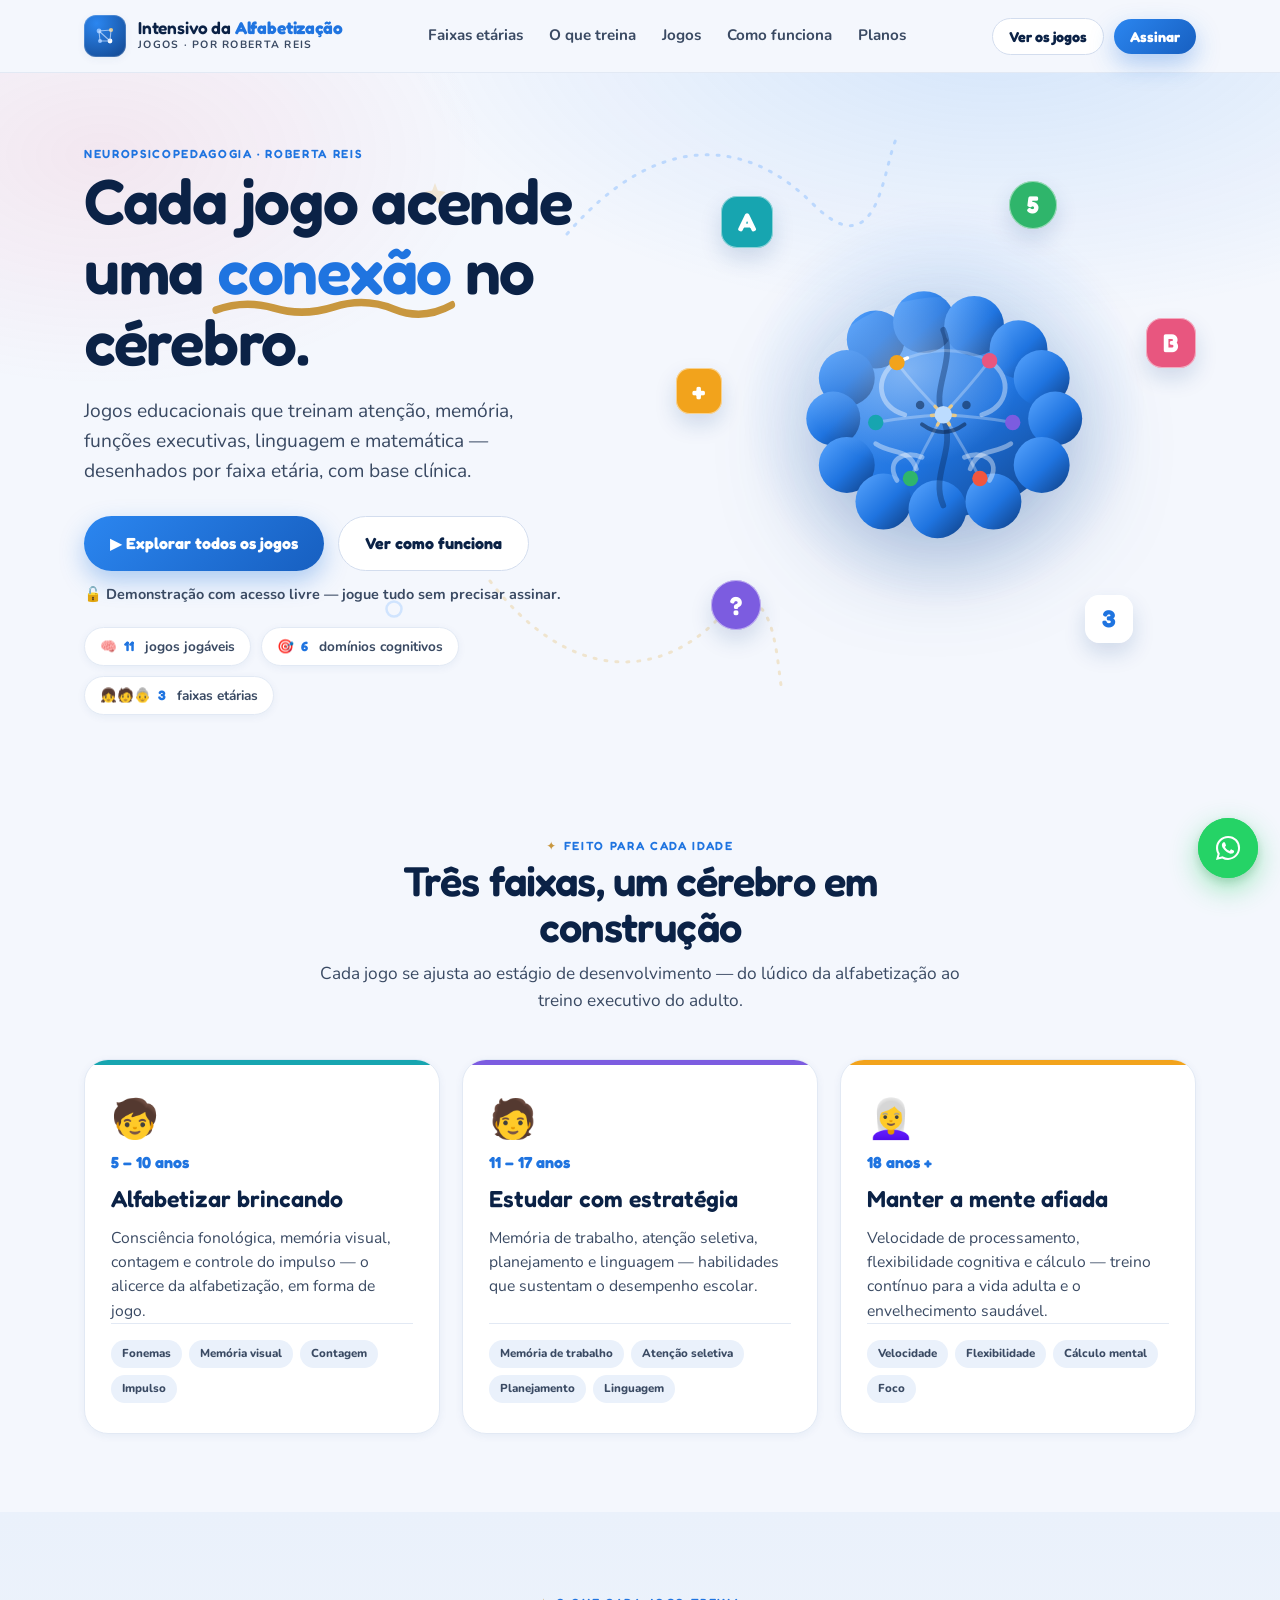
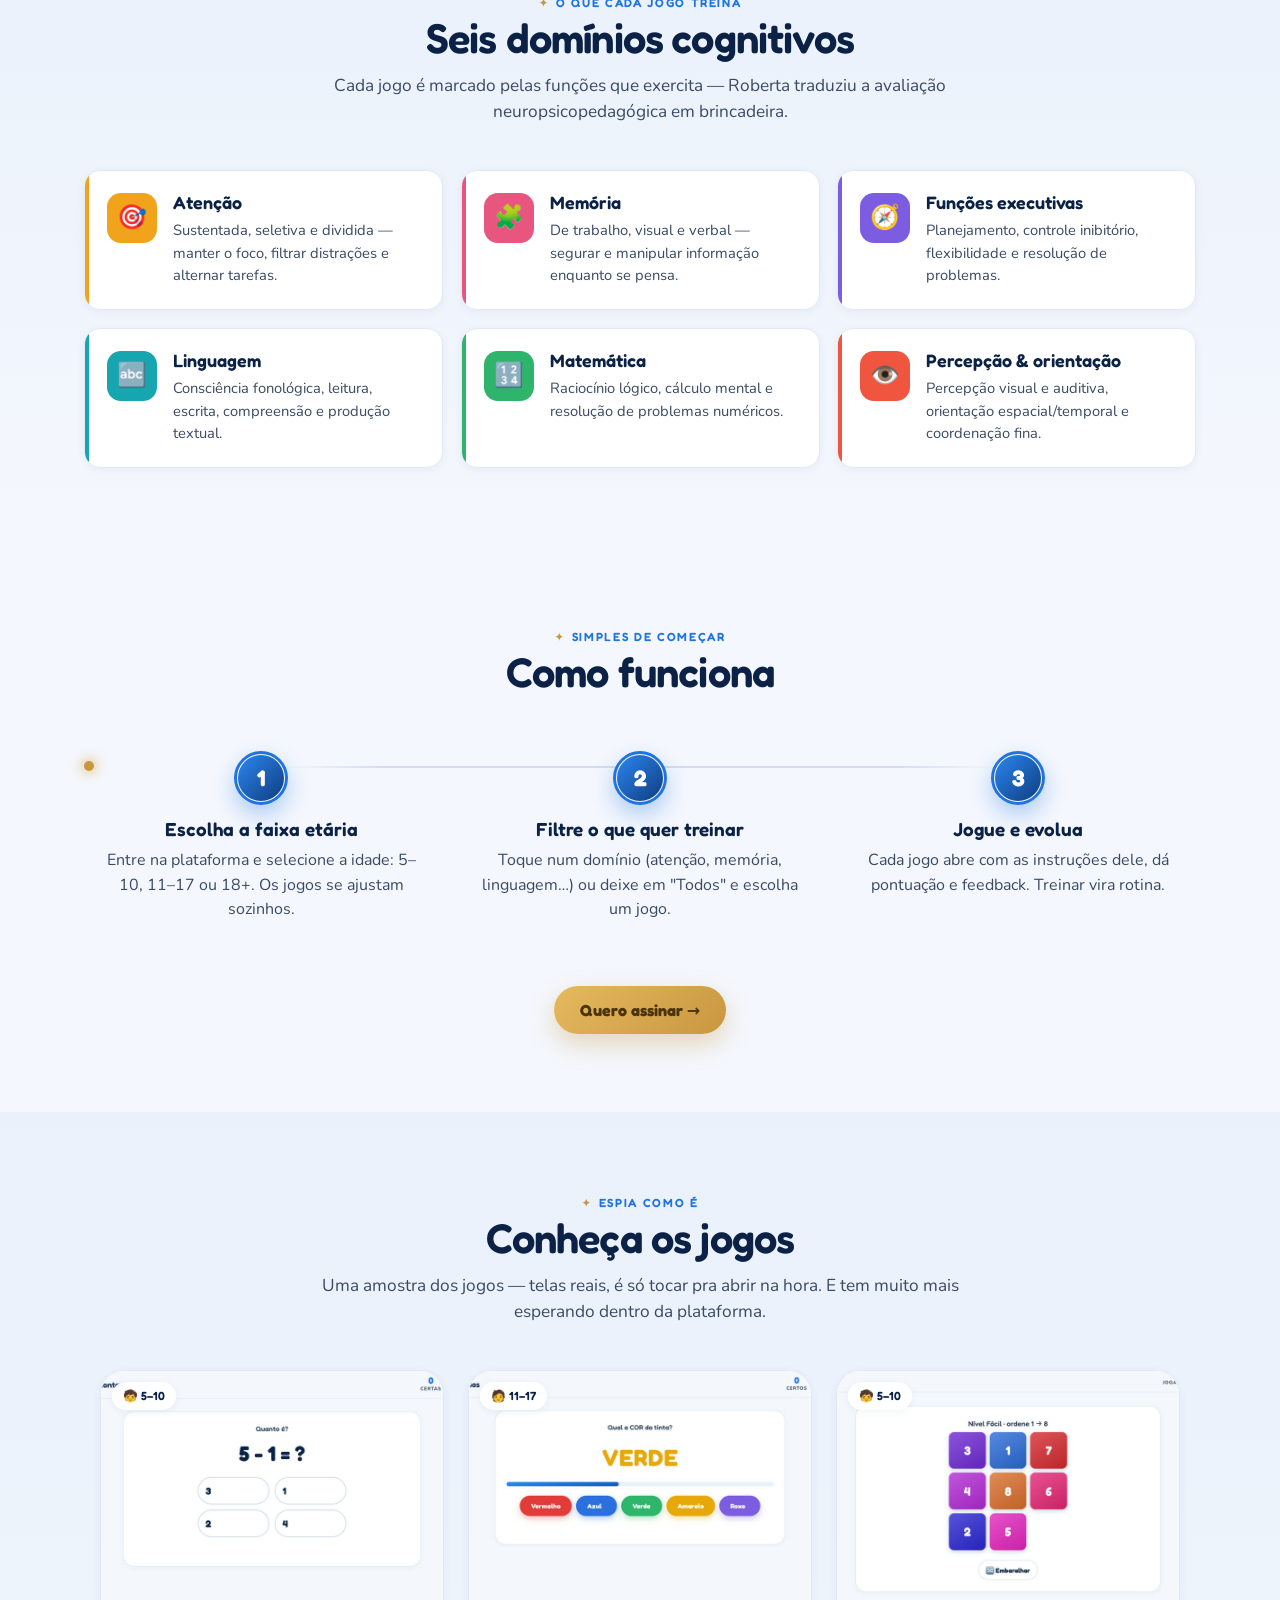
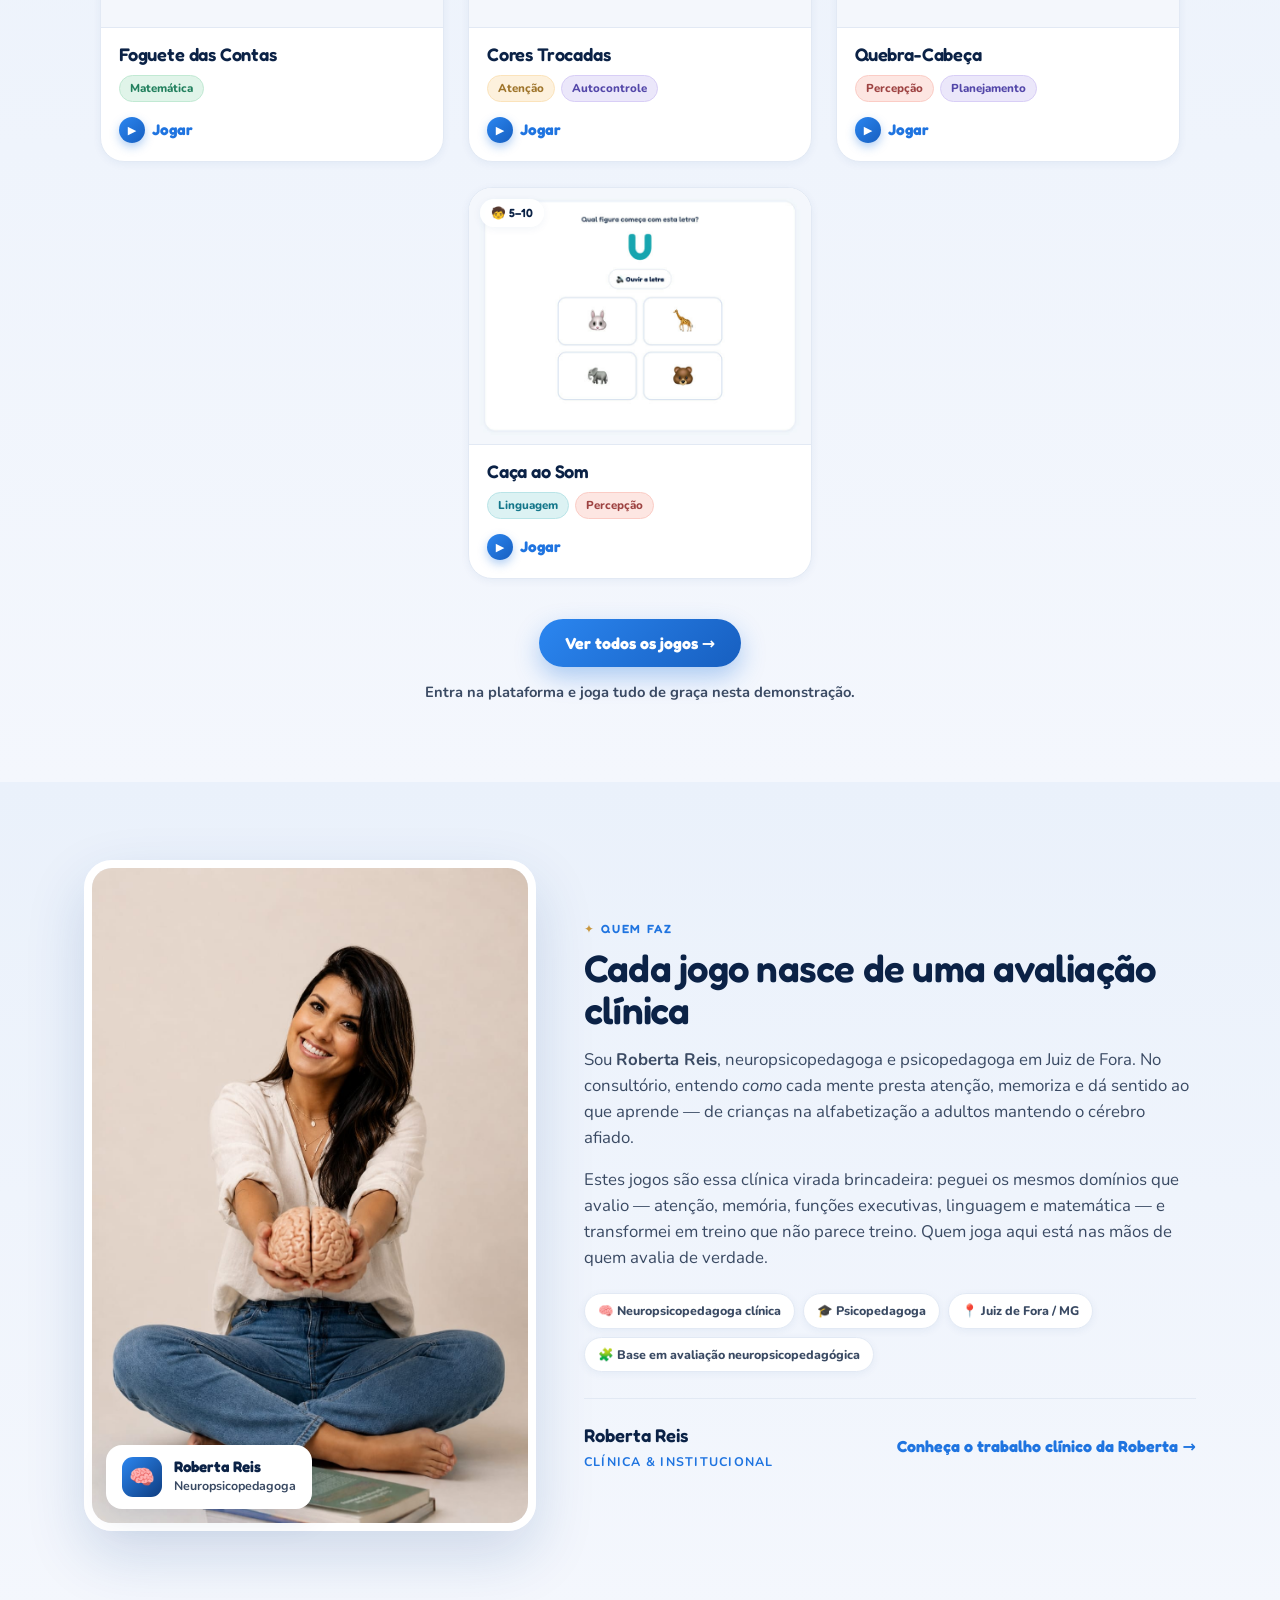
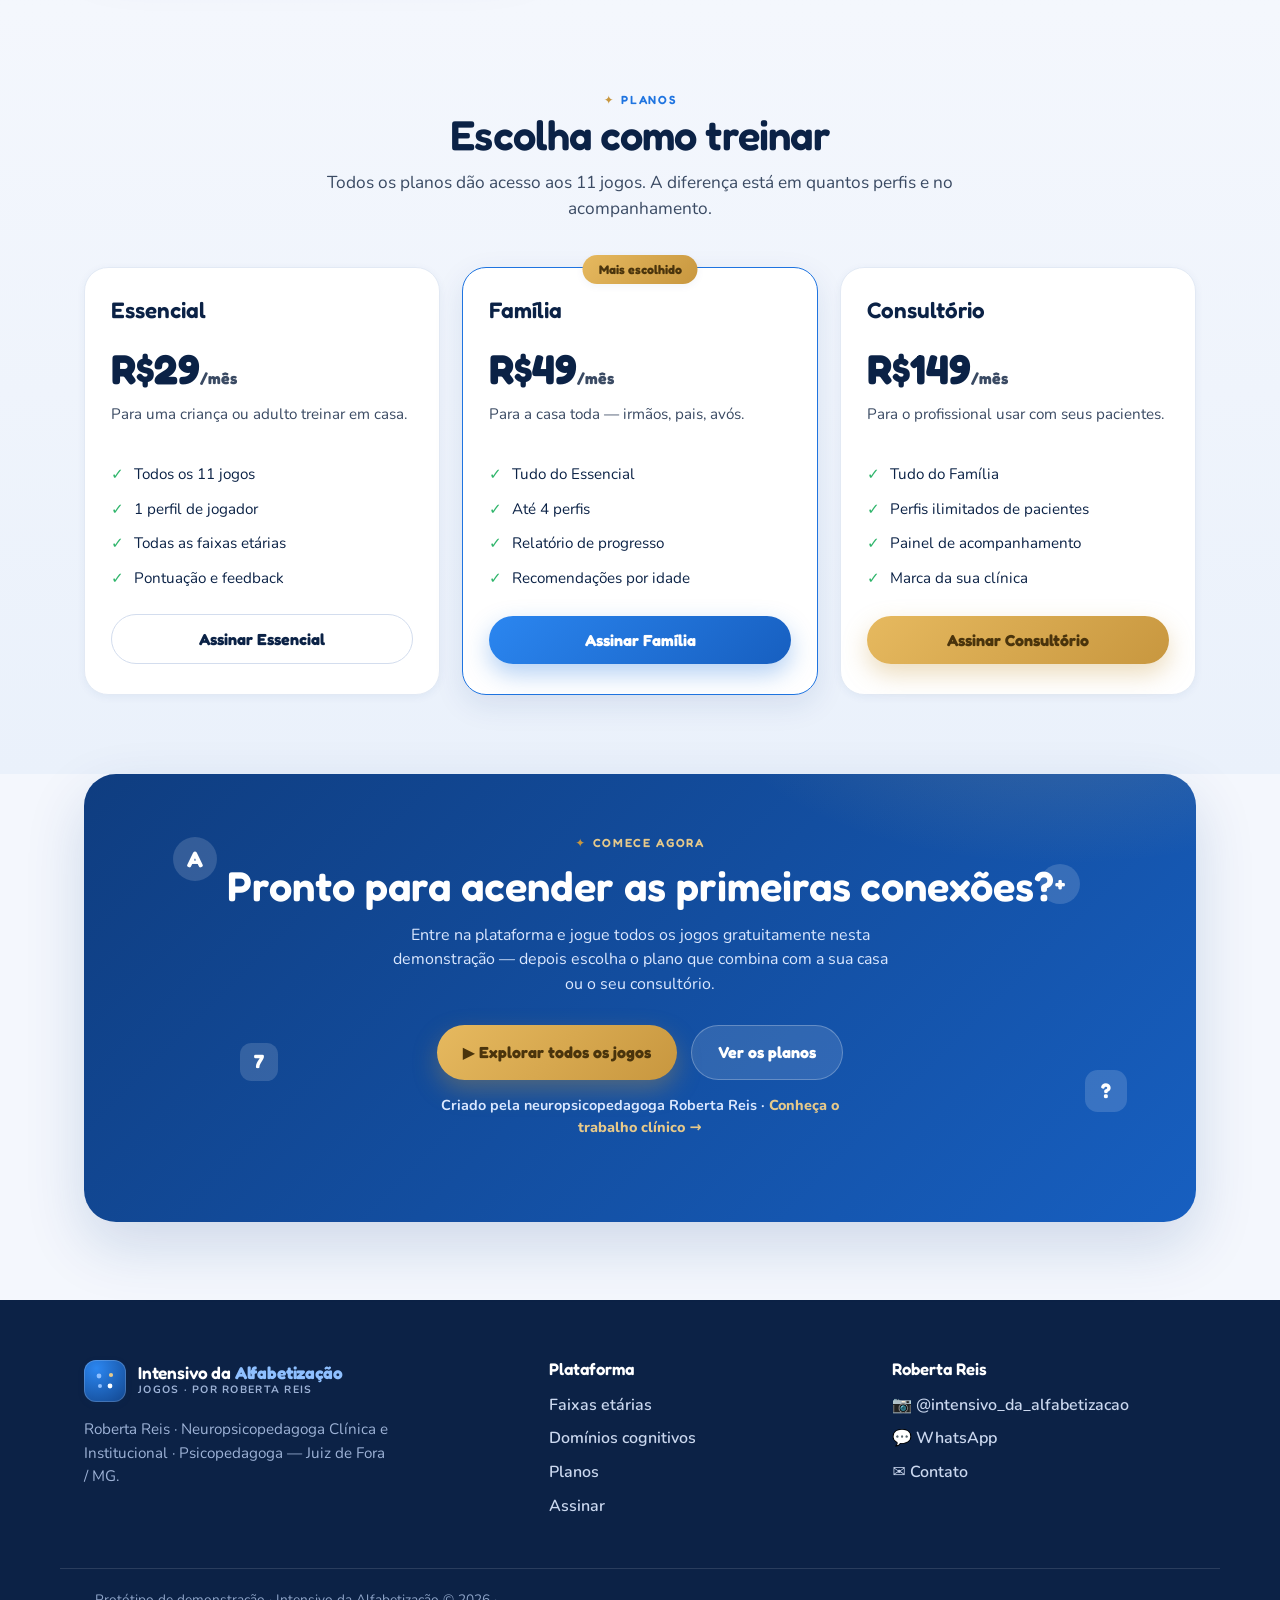
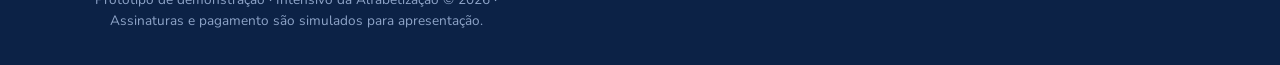
==== commit 054e1c92: "Refino dos 2 sites + melhoria dos jogos - roberta.html: Sobre/Método/Depoimentos/Contato refinados, " ====
--- a/index.html
+++ b/index.html
@@ -9,6 +9,388 @@
 <link rel="preconnect" href="https://fonts.gstatic.com" crossorigin>
 <link href="https://fonts.googleapis.com/css2?family=Fredoka:wght@400;500;600;700&family=Nunito:wght@400;600;700;800;900&display=swap" rel="stylesheet">
 <link rel="stylesheet" href="css/styles.css">
+<style>
+  /* ===== Refinos específicos da landing da plataforma ===== */
+
+  /* Hero — moldura da marca (mesmo acabamento do site institucional) */
+  .hero-frame {
+    position: relative; border-radius: 28px; overflow: hidden;
+    border: 8px solid #fff; box-shadow: var(--sh-lg); background: #fff;
+  }
+  .brainstage .hero-frame img { position: relative; width: 100%; filter: none; }
+
+  /* Hero — selos em pílula (no lugar do texto solto) */
+  .hero .hero-trust { gap: 10px; margin-top: 22px; }
+  .hero .hero-trust span {
+    background: #fff; border: 1px solid var(--line); border-radius: 999px;
+    padding: 8px 15px; box-shadow: var(--sh-sm); font-size: .85rem;
+  }
+
+  /* Faixas — chips de fechamento e alturas casadas */
+  .age-card { display: flex; flex-direction: column; }
+  .age-card p { margin-bottom: 0; }
+  .age-kw {
+    margin-top: auto; padding-top: 16px; border-top: 1px solid var(--line);
+    display: flex; flex-wrap: wrap; gap: 7px;
+  }
+  .age-kw span {
+    font-size: .72rem; font-weight: 800; color: var(--ink-soft);
+    background: var(--bg-2); border-radius: 999px; padding: 5px 11px;
+  }
+
+  /* Pilares — barra de acento no topo, casando com os cards de faixa */
+  .pillar { position: relative; overflow: hidden; }
+  .pillar::before { content: ""; position: absolute; left: 0; top: 0; width: 4px; height: 100%; background: var(--acc, var(--blue)); }
+
+  /* Como funciona — linha conectora entre os passos */
+  .steps { position: relative; }
+  .steps::before {
+    content: ""; position: absolute; top: 27px; left: 18%; right: 18%; height: 2px;
+    background: linear-gradient(90deg, transparent, var(--line-2) 14%, var(--line-2) 86%, transparent);
+    z-index: 0;
+  }
+  .step { position: relative; z-index: 1; }
+  .step .n { border: 4px solid var(--bg); }
+
+  /* Faixa de fechamento (CTA final) */
+  .cta-band {
+    position: relative; overflow: hidden; text-align: center;
+    background: linear-gradient(135deg, #0f3d80, #175fc0); color: #fff;
+    border-radius: var(--r-xl); padding: 56px 48px; box-shadow: var(--sh-lg);
+  }
+  .cta-band::after {
+    content: ""; position: absolute; inset: 0; pointer-events: none;
+    background: radial-gradient(600px 300px at 88% -20%, rgba(230,201,138,.20), transparent 60%);
+  }
+  .cta-band > * { position: relative; z-index: 1; }
+  .cta-band .eyebrow { color: var(--gold-soft); }
+  .cta-band h2 { color: #fff; font-size: clamp(1.8rem, 3.4vw, 2.6rem); margin-top: 8px; }
+  .cta-band > p { color: #dbe8ff; max-width: 50ch; margin: 14px auto 28px; }
+  .cta-band .cta-actions { display: flex; gap: 14px; justify-content: center; flex-wrap: wrap; }
+  .cta-band .btn-ghost { background: #ffffff1f; color: #fff; border-color: #ffffff40; }
+  .cta-band .btn-ghost:hover { border-color: #fff; color: #fff; }
+  .cta-note { margin-top: 24px; font-size: .9rem; color: #b9cdf0; font-weight: 700; }
+  .cta-note a { color: var(--gold-soft); font-weight: 800; text-decoration: none; }
+  .cta-note a:hover { text-decoration: underline; }
+
+  @media (max-width: 900px) {
+    .steps::before { display: none; }
+    .cta-band { padding: 40px 26px; }
+  }
+
+  /* ===== Quem faz — autoria clínica (mesmo padrão do site institucional) ===== */
+  .maker-grid { display: grid; grid-template-columns: .85fr 1.15fr; gap: 48px; align-items: stretch; }
+  .maker-photo { position: relative; min-height: 420px; }
+  .maker-photo img {
+    width: 100%; height: 100%; object-fit: cover; object-position: center 18%;
+    border-radius: 28px; border: 8px solid #fff; box-shadow: var(--sh-lg); display: block;
+  }
+  .maker-photo .float {
+    position: absolute; left: 22px; bottom: 22px; background: #fff; border-radius: 16px;
+    padding: 12px 16px; box-shadow: var(--sh-md); display: flex; align-items: center; gap: 12px;
+  }
+  .maker-photo .float .b {
+    width: 40px; height: 40px; border-radius: 11px;
+    background: linear-gradient(135deg, #2b86f0, var(--blue-800));
+    display: grid; place-items: center; font-size: 1.3rem;
+  }
+  .maker-photo .float b { display: block; font-family: var(--font-display); color: var(--ink); font-size: .95rem; line-height: 1.1; }
+  .maker-photo .float span { font-size: .78rem; color: var(--ink-soft); font-weight: 700; }
+  .maker-text { display: flex; flex-direction: column; justify-content: center; }
+  .maker-text h2 { font-size: clamp(1.7rem, 3.2vw, 2.4rem); letter-spacing: -.02em; margin-top: 8px; }
+  .maker-text p { color: var(--ink-soft); font-size: 1.05rem; margin: 16px 0 0; }
+  .maker-chips { display: flex; flex-wrap: wrap; gap: 8px; margin-top: 22px; }
+  .maker-chips span {
+    font-size: .78rem; font-weight: 800; color: var(--ink-soft);
+    background: #fff; border: 1px solid var(--line); border-radius: 999px;
+    padding: 7px 13px; display: inline-flex; gap: 6px; align-items: center; box-shadow: var(--sh-sm);
+  }
+  .maker-sign {
+    margin-top: 26px; padding-top: 22px; border-top: 1px solid var(--line);
+    display: flex; align-items: center; justify-content: space-between; gap: 18px; flex-wrap: wrap;
+  }
+  .maker-sign .nm { font-family: var(--font-display); font-weight: 600; color: var(--ink); font-size: 1.15rem; }
+  .maker-sign .nm span { display: block; font-family: var(--font-body); font-weight: 700; font-size: .78rem; letter-spacing: .1em; text-transform: uppercase; color: var(--blue); margin-top: 2px; }
+  .maker-sign a { font-family: var(--font-display); font-weight: 700; color: var(--blue); text-decoration: none; display: inline-flex; align-items: center; gap: 6px; transition: gap .18s; }
+  .maker-sign a:hover { gap: 11px; }
+  @media (max-width: 900px) {
+    .maker-grid { grid-template-columns: 1fr; gap: 26px; }
+    .maker-photo { max-width: 420px; margin: 0 auto; width: 100%; min-height: 0; }
+    .maker-photo img { aspect-ratio: 4/5; }
+    .maker-text { justify-content: flex-start; }
+  }
+
+  /* ===== Conheça os jogos — galeria com miniaturas reais ===== */
+  .jogos-grid {
+    display: flex; flex-wrap: wrap; gap: 24px; justify-content: center;
+    margin-top: 44px;
+  }
+  .jogo-card {
+    flex: 1 1 300px; max-width: 344px;
+    display: flex; flex-direction: column;
+    background: var(--card); border: 1px solid var(--line);
+    border-radius: var(--r-lg); overflow: hidden; box-shadow: var(--sh-sm);
+    text-decoration: none; color: inherit;
+    transition: transform .22s cubic-bezier(.34,1.4,.5,1), box-shadow .22s, border-color .22s;
+  }
+  .jogo-card:hover { transform: translateY(-8px); box-shadow: var(--sh-md); border-color: var(--line-2); }
+  .jogo-card:focus-visible { outline: none; box-shadow: var(--sh-glow), var(--sh-md); }
+  .jogo-thumb {
+    position: relative; aspect-ratio: 4/3; overflow: hidden;
+    background: var(--bg-2); border-bottom: 1px solid var(--line);
+  }
+  .jogo-thumb img {
+    width: 100%; height: 100%; object-fit: cover; display: block;
+    transition: transform .5s cubic-bezier(.22,.61,.36,1);
+  }
+  .jogo-card:hover .jogo-thumb img { transform: scale(1.055); }
+  .jogo-age {
+    position: absolute; top: 11px; left: 11px;
+    background: rgba(255,255,255,.9); backdrop-filter: blur(4px);
+    color: var(--ink); font-family: var(--font-display); font-weight: 600;
+    font-size: .74rem; padding: 5px 11px; border-radius: 999px;
+    box-shadow: var(--sh-sm); display: inline-flex; align-items: center; gap: 5px;
+  }
+  .jogo-body { padding: 16px 18px 18px; display: flex; flex-direction: column; gap: 11px; flex: 1; }
+  .jogo-body h3 { font-size: 1.14rem; letter-spacing: -.01em; }
+  .jogo-chips { display: flex; flex-wrap: wrap; gap: 6px; }
+  .jogo-chips span {
+    font-size: .72rem; font-weight: 800; padding: 4px 10px; border-radius: 999px;
+    background: color-mix(in srgb, var(--c) 15%, #fff);
+    color: color-mix(in srgb, var(--c) 64%, #0b2246);
+    border: 1px solid color-mix(in srgb, var(--c) 30%, #fff);
+  }
+  .jogo-play {
+    margin-top: auto; padding-top: 4px;
+    font-family: var(--font-display); font-weight: 700; font-size: .96rem;
+    color: var(--blue); display: inline-flex; align-items: center; gap: 7px;
+    transition: gap .2s cubic-bezier(.34,1.56,.64,1);
+  }
+  .jogo-play .pl {
+    width: 26px; height: 26px; border-radius: 50%; display: grid; place-items: center;
+    background: linear-gradient(135deg, #2b86f0, var(--blue-600)); color: #fff;
+    font-size: .7rem; box-shadow: 0 4px 10px rgba(31,116,224,.34);
+    transition: transform .2s cubic-bezier(.34,1.56,.64,1);
+  }
+  .jogo-card:hover .jogo-play { gap: 11px; }
+  .jogo-card:hover .jogo-play .pl { transform: scale(1.12); }
+  .jogos-cta { margin-top: 40px; text-align: center; }
+  .jogos-cta p { color: var(--ink-soft); font-weight: 700; font-size: .92rem; margin: 14px 0 0; }
+  @media (max-width: 560px) {
+    .jogos-grid { gap: 18px; margin-top: 34px; }
+    .jogo-card { flex-basis: 100%; max-width: 420px; }
+  }
+
+  /* ===== WhatsApp flutuante (idêntico ao site institucional) ===== */
+  .wa-float {
+    position: fixed; z-index: 80;
+    right: calc(22px + env(safe-area-inset-right));
+    bottom: calc(22px + env(safe-area-inset-bottom));
+    width: 60px; height: 60px; border-radius: 50%;
+    background: #25D366; display: grid; place-items: center;
+    box-shadow: 0 10px 28px rgba(37,211,102,.45), 0 4px 10px rgba(0,0,0,.14);
+    transition: transform .2s cubic-bezier(.2,.9,.3,1.3), box-shadow .2s;
+    -webkit-tap-highlight-color: transparent;
+  }
+  .wa-float::before {
+    content: ""; position: absolute; inset: 0; border-radius: 50%;
+    background: #25D366; z-index: -1;
+    animation: wa-pulse 2.4s ease-out infinite;
+  }
+  .wa-float svg { width: 32px; height: 32px; display: block; }
+  .wa-float:hover { transform: scale(1.08); box-shadow: 0 14px 34px rgba(37,211,102,.55), 0 4px 10px rgba(0,0,0,.16); }
+  .wa-float:active { transform: scale(.96); }
+  @keyframes wa-pulse { 0%{transform:scale(1);opacity:.55} 70%,100%{transform:scale(1.7);opacity:0} }
+  @media (max-width: 560px) { .wa-float { width: 56px; height: 56px; right: 16px; bottom: 16px; } .wa-float svg { width: 30px; height: 30px; } }
+  @media (prefers-reduced-motion: reduce) { .wa-float::before { animation: none; } }
+
+  /* =========================================================
+     MOVIMENTO — Verve · Pulse
+     Toda animação de loop/parallax mora sob (no-preference).
+     Reveals base ficam gated por .js-anim + (no-preference),
+     então sem JS ou com reduced-motion o conteúdo aparece inteiro.
+     ========================================================= */
+
+  /* ---- Reveal no scroll (entrada com pop suave) ---- */
+  @media (prefers-reduced-motion: no-preference) {
+    .js-anim [data-reveal] {
+      opacity: 0; transform: translateY(30px) scale(.985);
+      transition: opacity .7s cubic-bezier(.22,.61,.36,1),
+                  transform .72s cubic-bezier(.34,1.46,.5,1);
+      will-change: transform, opacity;
+    }
+    .js-anim [data-reveal].in { opacity: 1; transform: none; }
+    .js-anim [data-reveal="pop"] { transform: translateY(14px) scale(.9); }
+    .js-anim [data-reveal="left"] { transform: translateX(-34px); }
+    .js-anim [data-reveal="right"] { transform: translateX(34px); }
+  }
+
+  /* ---- HERO: cena ilustrada animada ---- */
+  .brainstage { position: relative; aspect-ratio: 1/1; display: grid; place-items: center; }
+  .brain-scene { position: relative; width: 100%; height: 100%; display: grid; place-items: center; }
+  .brain-core { position: relative; width: 84%; max-width: 460px; }
+  .brain-svg { width: 100%; height: auto; overflow: visible; display: block;
+    filter: drop-shadow(0 26px 46px rgba(15,61,128,.30)); }
+
+  /* nós (sinapses) pulsando */
+  .brain-svg .node { transform-box: fill-box; transform-origin: center; }
+  .brain-svg .node-ring { transform-box: fill-box; transform-origin: center; opacity: .0; }
+
+  /* fios de conexão — base tênue + pulso elétrico viajando */
+  .brain-svg .wire { stroke-linecap: round; }
+  .brain-svg .wire-spark { stroke-linecap: round; stroke-dasharray: 12 260; }
+
+  /* dobras internas */
+  .brain-svg .fold { fill: none; stroke-linecap: round; }
+
+  @media (prefers-reduced-motion: no-preference) {
+    @keyframes brainFloat { 0%,100%{transform:translateY(0) rotate(-.6deg)} 50%{transform:translateY(-12px) rotate(.6deg)} }
+    .js-anim .brain-core { animation: brainFloat 6.5s ease-in-out infinite; }
+
+    @keyframes nodePulse { 0%,100%{transform:scale(.78);opacity:.78} 50%{transform:scale(1.18);opacity:1} }
+    .brain-svg .node { animation: nodePulse 2.6s ease-in-out infinite; animation-delay: var(--nd,0s); }
+
+    @keyframes nodeRing { 0%{transform:scale(.6);opacity:.55} 70%,100%{transform:scale(2.3);opacity:0} }
+    .brain-svg .node-ring { animation: nodeRing 2.8s ease-out infinite; animation-delay: var(--nd,0s); }
+
+    @keyframes wireFire { 0%{stroke-dashoffset:272} 60%{stroke-dashoffset:0} 100%{stroke-dashoffset:-272} }
+    .brain-svg .wire-spark { animation: wireFire 3.2s linear infinite; animation-delay: var(--wd,0s); }
+  }
+
+  /* letras/números/formas flutuando na cena do hero */
+  .orb {
+    position: absolute; font-family: var(--font-display); font-weight: 700;
+    display: grid; place-items: center; line-height: 1;
+    border-radius: 16px; user-select: none; pointer-events: none;
+    box-shadow: 0 10px 22px rgba(15,61,128,.16), inset 0 0 0 1px rgba(255,255,255,.5);
+  }
+  .orb.sq { border-radius: 30%; }
+  .orb.round { border-radius: 50%; }
+  @media (prefers-reduced-motion: no-preference) {
+    @keyframes orbBob { 0%,100%{transform:translateY(0) rotate(var(--r,0deg))} 50%{transform:translateY(-16px) rotate(calc(var(--r,0deg) * -1))} }
+    .js-anim .orb { animation: orbBob var(--d,5s) ease-in-out infinite; animation-delay: var(--od,0s); }
+  }
+
+  /* trilhas pontilhadas de sinapse (decor de fundo) */
+  .hero-decor, .band-decor { position: absolute; inset: 0; pointer-events: none; overflow: hidden; z-index: 0; }
+  .hero-grid, .cta-band > * { position: relative; z-index: 1; }
+  .dtrail { position: absolute; opacity: .5; }
+  .dtrail path { fill: none; stroke-dasharray: 2 9; stroke-linecap: round; }
+  @media (prefers-reduced-motion: no-preference) {
+    @keyframes trailFlow { to { stroke-dashoffset: -44; } }
+    .js-anim .dtrail path { animation: trailFlow 3.4s linear infinite; }
+    @keyframes floatY { 0%,100%{transform:translateY(0)} 50%{transform:translateY(-22px)} }
+    .js-anim .bshape { animation: floatY var(--d,7s) ease-in-out infinite; animation-delay: var(--od,0s); }
+  }
+  .bshape { position: absolute; pointer-events: none; opacity: .5; }
+
+  /* ---- Tipografia cinética no headline ---- */
+  .hero h1 .kw { display: inline-block; position: relative; }
+  .hero h1 .kl { display: inline-block; color: var(--blue); will-change: transform; }
+  @media (prefers-reduced-motion: no-preference) {
+    @keyframes klBob { 0%,100%{transform:translateY(0)} 50%{transform:translateY(-.14em)} }
+    .js-anim .hero h1 .kl { animation: klBob 2.9s ease-in-out infinite; animation-delay: calc(var(--i,0) * .085s); }
+  }
+  .hero h1 .squiggle { position: absolute; left: -2%; right: -2%; bottom: -.16em; width: 104%; height: .34em; overflow: visible; }
+  .hero h1 .squiggle path { fill: none; stroke: var(--gold); stroke-width: 7; stroke-linecap: round;
+    stroke-dasharray: 300; stroke-dashoffset: 300; }
+  .js-anim .hero h1 .squiggle path { transition: stroke-dashoffset 1s ease .5s; }
+  .js-anim .hero .in .squiggle path, .hero .squiggle.drawn path { stroke-dashoffset: 0; }
+  @media (prefers-reduced-motion: reduce) { .hero h1 .squiggle path { stroke-dashoffset: 0; } }
+
+  /* ---- Micro-interações lúdicas ---- */
+  @keyframes wiggle { 0%,100%{transform:rotate(0)} 22%{transform:rotate(-7deg)} 55%{transform:rotate(6deg)} 80%{transform:rotate(-3deg)} }
+
+  .age-card .emoji, .pillar .ic, .plan h3, .step .n { will-change: transform; }
+  .age-card .emoji { display: inline-block; transition: transform .3s cubic-bezier(.34,1.56,.64,1); }
+  .age-card:hover .emoji { animation: wiggle .55s ease; }
+  .age-card { transition: transform .22s cubic-bezier(.34,1.4,.5,1), box-shadow .22s; }
+  .age-card:hover { transform: translateY(-7px) scale(1.012); box-shadow: var(--sh-md); }
+  .age-card .bar { transition: height .25s cubic-bezier(.34,1.56,.64,1); }
+  .age-card:hover .bar { height: 8px; }
+  .age-kw span { transition: transform .2s, background .2s, color .2s; }
+  .age-card:hover .age-kw span { background: var(--bg); }
+
+  .pillar .ic { transition: transform .3s cubic-bezier(.34,1.56,.64,1); }
+  .pillar:hover .ic { animation: wiggle .55s ease; }
+  .pillar::before { transition: width .25s cubic-bezier(.34,1.56,.64,1); }
+  .pillar:hover::before { width: 7px; }
+
+  .plan { transition: transform .22s cubic-bezier(.34,1.4,.5,1), box-shadow .22s; }
+  .plan:hover h3 { animation: wiggle .5s ease; }
+  .plan.featured .tag { transform-origin: center; }
+  @media (prefers-reduced-motion: no-preference) {
+    @keyframes tagBounce { 0%,100%{transform:translateX(-50%) translateY(0)} 50%{transform:translateX(-50%) translateY(-4px)} }
+    .js-anim .plan.featured .tag { animation: tagBounce 2.2s ease-in-out infinite; }
+    /* brilho suave pulsando (sem overflow, pra não cortar a etiqueta que transborda) */
+    @keyframes featGlow { 0%,100%{box-shadow: var(--sh-md)} 50%{box-shadow: 0 20px 46px rgba(31,116,224,.34)} }
+    .js-anim .plan.featured { animation: featGlow 3.6s ease-in-out infinite; }
+  }
+
+  /* Passos — número com anel pulsante + ponto viajando na linha */
+  .step .n { position: relative; transition: transform .25s cubic-bezier(.34,1.56,.64,1); }
+  .step:hover .n { transform: scale(1.1) rotate(-4deg); }
+  @media (prefers-reduced-motion: no-preference) {
+    @keyframes stepRing { 0%{transform:scale(1);opacity:.5} 70%,100%{transform:scale(1.7);opacity:0} }
+    .js-anim .step .n::after {
+      content:""; position:absolute; inset:-4px; border-radius:50%;
+      border: 3px solid var(--blue); animation: stepRing 2.6s ease-out infinite; animation-delay: var(--sd,0s);
+    }
+    @keyframes travel { 0%{left:16%;opacity:0} 12%{opacity:1} 88%{opacity:1} 100%{left:84%;opacity:0} }
+    .js-anim .steps .runner {
+      position:absolute; top:22px; width:10px; height:10px; border-radius:50%;
+      background: var(--gold); box-shadow: 0 0 12px 3px rgba(230,201,138,.85);
+      animation: travel 3.6s ease-in-out infinite; z-index:2;
+    }
+  }
+
+  /* Botões — pop mais lúdico */
+  .btn-primary:hover, .btn-gold:hover { transform: translateY(-3px) scale(1.03); }
+  .btn:active { transform: translateY(1px) scale(.97); }
+  @media (prefers-reduced-motion: no-preference) {
+    @keyframes ctaBreath { 0%,100%{box-shadow:0 10px 24px rgba(31,116,224,.34)} 50%{box-shadow:0 14px 34px rgba(31,116,224,.5)} }
+    .js-anim .hero-cta .btn-primary { animation: ctaBreath 3s ease-in-out infinite; }
+  }
+
+  /* Selo de confiança (hero) — pop no hover */
+  .hero .hero-trust span { transition: transform .2s cubic-bezier(.34,1.56,.64,1), box-shadow .2s; }
+  .hero .hero-trust span:hover { transform: translateY(-3px) scale(1.04); box-shadow: var(--sh-md); }
+
+  /* Nav brand-mark — pontos da rede cintilando */
+  @media (prefers-reduced-motion: no-preference) {
+    @keyframes dotTwinkle { 0%,100%{opacity:.6;transform:scale(.9)} 50%{opacity:1;transform:scale(1.15)} }
+    .js-anim .brand-mark svg circle { transform-box: fill-box; transform-origin: center; animation: dotTwinkle 2.8s ease-in-out infinite; }
+    .js-anim .brand-mark svg circle:nth-child(2){animation-delay:.5s}
+    .js-anim .brand-mark svg circle:nth-child(3){animation-delay:1s}
+    .js-anim .brand-mark svg circle:nth-child(4){animation-delay:1.5s}
+  }
+
+  /* Acento cintilante antes dos eyebrows de seção */
+  .section-head .eyebrow::before,
+  .maker-text .eyebrow::before,
+  .cta-band .eyebrow::before {
+    content: "✦"; margin-right: .5em; color: var(--gold); display: inline-block;
+  }
+  @media (prefers-reduced-motion: no-preference) {
+    @keyframes sparkleSpin { 0%,100%{transform:scale(.8) rotate(0);opacity:.7} 50%{transform:scale(1.15) rotate(20deg);opacity:1} }
+    .js-anim .section-head .eyebrow::before,
+    .js-anim .maker-text .eyebrow::before,
+    .js-anim .cta-band .eyebrow::before { animation: sparkleSpin 3s ease-in-out infinite; }
+  }
+
+  /* Foto da Roberta — floatzinho no selo */
+  @media (prefers-reduced-motion: no-preference) {
+    @keyframes floatBadge { 0%,100%{transform:translateY(0)} 50%{transform:translateY(-6px)} }
+    .js-anim .maker-photo .float { animation: floatBadge 4s ease-in-out infinite; }
+  }
+
+  /* Mobile: cena um pouco mais compacta, orbs menores */
+  @media (max-width: 560px) {
+    .orb { transform: scale(.82); }
+    .brain-core { width: 90%; }
+  }
+</style>
+<script>document.documentElement.classList.add('js-anim');</script>
 </head>
 <body>
 
@@ -33,6 +415,7 @@
       <div class="nav-links">
         <a href="#faixas">Faixas etárias</a>
         <a href="#pilares">O que treina</a>
+        <a href="#jogos">Jogos</a>
         <a href="#como">Como funciona</a>
         <a href="#planos">Planos</a>
       </div>
@@ -46,29 +429,106 @@
 
   <!-- HERO -->
   <header class="hero">
+    <!-- decor de fundo: trilhas de sinapse + formas flutuando -->
+    <div class="hero-decor" aria-hidden="true">
+      <svg class="dtrail" style="top:6%;left:44%;width:340px" viewBox="0 0 340 160" fill="none"><path d="M4 120 C 90 20, 180 20, 250 90 S 320 40, 336 20" stroke="#8fc0ff" stroke-width="3"/></svg>
+      <svg class="dtrail" style="bottom:8%;left:38%;width:300px;opacity:.4" viewBox="0 0 300 140" fill="none"><path d="M4 20 C 80 120, 170 120, 230 60 S 290 100, 296 130" stroke="#e8c98a" stroke-width="3"/></svg>
+      <svg class="bshape" style="top:16%;left:33%;width:26px;--d:8s" viewBox="0 0 24 24"><path d="M12 1l2.6 6.9L22 9.2l-5.4 4.8L18.4 22 12 17.8 5.6 22l1.8-8L2 9.2l7.4-1.3z" fill="#e8c98a" opacity=".7"/></svg>
+      <svg class="bshape" style="bottom:20%;left:30%;width:20px;--d:6.5s;--od:1.2s" viewBox="0 0 24 24"><circle cx="12" cy="12" r="9" fill="none" stroke="#8fc0ff" stroke-width="3" opacity=".7"/></svg>
+    </div>
     <div class="wrap hero-grid">
       <div>
-        <span class="eyebrow">Neuropsicopedagogia · Roberta Reis</span>
-        <h1>Cada jogo acende uma <span class="glow">conexão</span> no cérebro.</h1>
-        <p class="lead">Jogos educacionais que treinam atenção, memória, funções executivas, linguagem e matemática — desenhados por faixa etária, com base clínica.</p>
-        <div class="hero-cta">
+        <span class="eyebrow" data-reveal>Neuropsicopedagogia · Roberta Reis</span>
+        <h1 data-reveal>Cada jogo acende uma <span class="kw"><span class="kl" style="--i:0">c</span><span class="kl" style="--i:1">o</span><span class="kl" style="--i:2">n</span><span class="kl" style="--i:3">e</span><span class="kl" style="--i:4">x</span><span class="kl" style="--i:5">ã</span><span class="kl" style="--i:6">o</span><svg class="squiggle" viewBox="0 0 300 20" preserveAspectRatio="none" aria-hidden="true"><path d="M4 14 Q 40 4 76 12 T 150 11 T 224 13 T 296 9"/></svg></span> no cérebro.</h1>
+        <p class="lead" data-reveal>Jogos educacionais que treinam atenção, memória, funções executivas, linguagem e matemática — desenhados por faixa etária, com base clínica.</p>
+        <div class="hero-cta" data-reveal>
           <button class="btn btn-primary" data-enter-app>▶ Explorar todos os jogos</button>
           <a class="btn btn-ghost" href="#como">Ver como funciona</a>
         </div>
-        <p style="margin:12px 0 0;font-size:.9rem;color:var(--ink-soft);font-weight:700">🔓 Demonstração com acesso livre — jogue tudo sem precisar assinar.</p>
-        <div class="hero-trust">
+        <p data-reveal style="margin:12px 0 0;font-size:.9rem;color:var(--ink-soft);font-weight:700">🔓 Demonstração com acesso livre — jogue tudo sem precisar assinar.</p>
+        <div class="hero-trust" data-reveal>
           <span>🧠 <b>11</b>&nbsp;jogos jogáveis</span>
           <span>🎯 <b>6</b>&nbsp;domínios cognitivos</span>
           <span>👧🧑👵 <b>3</b>&nbsp;faixas etárias</span>
         </div>
       </div>
-      <div class="brainstage">
+      <div class="brainstage" data-reveal="right">
         <div class="halo"></div>
-        <img src="assets/roberta-logo.jpeg" alt="Cérebro da marca Roberta Reis cheio de ícones de aprendizagem">
-        <span class="spark" style="top:18%;left:26%"></span>
-        <span class="spark" style="top:30%;left:74%;animation-delay:.6s"></span>
-        <span class="spark" style="top:62%;left:20%;animation-delay:1.1s"></span>
-        <span class="spark" style="top:70%;left:68%;animation-delay:1.7s"></span>
+        <div class="brain-scene">
+          <div class="brain-core">
+            <svg class="brain-svg" viewBox="0 0 440 440" role="img" aria-label="Cérebro ilustrado com conexões que acendem">
+              <defs>
+                <linearGradient id="bgLobe" x1="0" y1="0" x2="1" y2="1">
+                  <stop offset="0" stop-color="#5aa6ff"/><stop offset=".55" stop-color="#1f74e0"/><stop offset="1" stop-color="#0f3d80"/>
+                </linearGradient>
+                <radialGradient id="bgShine" cx="38%" cy="30%" r="70%">
+                  <stop offset="0" stop-color="#ffffff" stop-opacity=".35"/><stop offset="55%" stop-color="#ffffff" stop-opacity="0"/>
+                </radialGradient>
+              </defs>
+              <!-- corpo do cérebro: base + bumps (giros) -->
+              <g fill="url(#bgLobe)">
+                <ellipse cx="220" cy="212" rx="122" ry="100"/>
+                <circle cx="150" cy="128" r="30"/><circle cx="200" cy="110" r="32"/><circle cx="252" cy="114" r="31"/><circle cx="298" cy="138" r="30"/>
+                <circle cx="120" cy="168" r="29"/><circle cx="322" cy="168" r="29"/>
+                <circle cx="106" cy="210" r="28"/><circle cx="336" cy="210" r="28"/>
+                <circle cx="120" cy="258" r="29"/><circle cx="322" cy="258" r="29"/>
+                <circle cx="158" cy="296" r="29"/><circle cx="214" cy="304" r="30"/><circle cx="272" cy="296" r="29"/>
+              </g>
+              <ellipse cx="220" cy="212" rx="150" ry="128" fill="url(#bgShine)"/>
+              <!-- fissura central -->
+              <path class="fold" d="M220 118 C234 152 206 178 220 210 C234 242 206 268 220 300" stroke="rgba(9,40,90,.4)" stroke-width="6"/>
+              <!-- dobras internas -->
+              <g stroke="rgba(255,255,255,.4)" stroke-width="5">
+                <path class="fold" d="M170 152 C148 168 152 198 180 206"/>
+                <path class="fold" d="M150 236 C168 248 184 240 192 262"/>
+                <path class="fold" d="M172 274 C160 254 178 242 198 250"/>
+                <path class="fold" d="M270 152 C292 168 288 198 260 206"/>
+                <path class="fold" d="M290 236 C272 248 256 240 248 262"/>
+                <path class="fold" d="M268 274 C280 254 262 242 242 250"/>
+              </g>
+              <!-- fios de conexão (base tênue) -->
+              <g class="wires" fill="none">
+                <path class="wire" d="M220 206 Q190 176 172 152" stroke="rgba(255,255,255,.28)" stroke-width="3"/>
+                <path class="wire" d="M220 206 Q182 208 150 214" stroke="rgba(255,255,255,.28)" stroke-width="3"/>
+                <path class="wire" d="M220 206 Q198 244 186 272" stroke="rgba(255,255,255,.28)" stroke-width="3"/>
+                <path class="wire" d="M220 206 Q248 176 268 150" stroke="rgba(255,255,255,.28)" stroke-width="3"/>
+                <path class="wire" d="M220 206 Q260 208 292 214" stroke="rgba(255,255,255,.28)" stroke-width="3"/>
+                <path class="wire" d="M220 206 Q244 244 258 272" stroke="rgba(255,255,255,.28)" stroke-width="3"/>
+                <path class="wire" d="M172 152 Q220 128 268 150" stroke="rgba(255,255,255,.22)" stroke-width="3"/>
+                <!-- pulsos elétricos que viajam (acendem) -->
+                <path class="wire-spark" d="M220 206 Q190 176 172 152" stroke="#e6c98a" stroke-width="3.5" style="--wd:0s"/>
+                <path class="wire-spark" d="M220 206 Q182 208 150 214" stroke="#e6c98a" stroke-width="3.5" style="--wd:.45s"/>
+                <path class="wire-spark" d="M220 206 Q198 244 186 272" stroke="#e6c98a" stroke-width="3.5" style="--wd:.9s"/>
+                <path class="wire-spark" d="M220 206 Q248 176 268 150" stroke="#e6c98a" stroke-width="3.5" style="--wd:1.35s"/>
+                <path class="wire-spark" d="M220 206 Q260 208 292 214" stroke="#e6c98a" stroke-width="3.5" style="--wd:1.8s"/>
+                <path class="wire-spark" d="M220 206 Q244 244 258 272" stroke="#e6c98a" stroke-width="3.5" style="--wd:2.25s"/>
+                <path class="wire-spark" d="M172 152 Q220 128 268 150" stroke="#fff" stroke-width="3.5" style="--wd:1.1s"/>
+              </g>
+              <!-- nós (sinapses) que pulsam -->
+              <g>
+                <g style="--nd:0s"><circle class="node-ring" cx="220" cy="206" r="10" fill="none" stroke="#8fc0ff" stroke-width="3"/><circle class="node" cx="220" cy="206" r="9" fill="#bcdcff"/></g>
+                <g style="--nd:.35s"><circle class="node-ring" cx="172" cy="152" r="9" fill="none" stroke="#f2a31c" stroke-width="3"/><circle class="node" cx="172" cy="152" r="8" fill="#f2a31c"/></g>
+                <g style="--nd:.7s"><circle class="node-ring" cx="150" cy="214" r="9" fill="none" stroke="#17a5b0" stroke-width="3"/><circle class="node" cx="150" cy="214" r="8" fill="#17a5b0"/></g>
+                <g style="--nd:1.05s"><circle class="node-ring" cx="186" cy="272" r="9" fill="none" stroke="#2fb56b" stroke-width="3"/><circle class="node" cx="186" cy="272" r="8" fill="#2fb56b"/></g>
+                <g style="--nd:1.4s"><circle class="node-ring" cx="268" cy="150" r="9" fill="none" stroke="#e8567f" stroke-width="3"/><circle class="node" cx="268" cy="150" r="8" fill="#e8567f"/></g>
+                <g style="--nd:1.75s"><circle class="node-ring" cx="292" cy="214" r="9" fill="none" stroke="#7c5ce0" stroke-width="3"/><circle class="node" cx="292" cy="214" r="8" fill="#7c5ce0"/></g>
+                <g style="--nd:2.1s"><circle class="node-ring" cx="258" cy="272" r="9" fill="none" stroke="#f0563f" stroke-width="3"/><circle class="node" cx="258" cy="272" r="8" fill="#f0563f"/></g>
+              </g>
+              <!-- carinha amigável (mascote sutil) -->
+              <g class="face" fill="#0b2246" opacity=".55">
+                <circle cx="196" cy="196" r="4.4"/><circle cx="244" cy="196" r="4.4"/>
+                <path d="M198 216 Q220 232 242 216" fill="none" stroke="#0b2246" stroke-width="4" stroke-linecap="round"/>
+              </g>
+            </svg>
+          </div>
+          <!-- letras/números flutuando (tiles lúdicos) -->
+          <span class="orb" style="top:4%;left:6%;width:52px;height:52px;font-size:1.6rem;background:#17a5b0;color:#fff;--d:5s;--od:0s;--r:-8deg">A</span>
+          <span class="orb round" style="top:1%;left:63%;width:48px;height:48px;font-size:1.5rem;background:#2fb56b;color:#fff;--d:5.6s;--od:.6s;--r:6deg">5</span>
+          <span class="orb sq" style="top:38%;left:-3%;width:46px;height:46px;font-size:1.7rem;background:#f2a31c;color:#fff;--d:6.2s;--od:1.1s;--r:10deg">+</span>
+          <span class="orb" style="top:28%;left:90%;width:50px;height:50px;font-size:1.6rem;background:#e8567f;color:#fff;--d:5.2s;--od:.3s;--r:-6deg">B</span>
+          <span class="orb round" style="top:80%;left:4%;width:50px;height:50px;font-size:1.6rem;background:#7c5ce0;color:#fff;--d:6.6s;--od:1.4s;--r:8deg">?</span>
+          <span class="orb sq" style="top:83%;left:78%;width:48px;height:48px;font-size:1.5rem;background:#fff;color:var(--blue);--d:5.8s;--od:.9s;--r:-10deg">3</span>
+        </div>
       </div>
     </div>
   </header>
@@ -76,32 +536,35 @@
   <!-- FAIXAS -->
   <section class="section" id="faixas">
     <div class="wrap">
-      <div class="section-head">
+      <div class="section-head" data-reveal>
         <span class="eyebrow">Feito para cada idade</span>
         <h2>Três faixas, um cérebro em construção</h2>
         <p>Cada jogo se ajusta ao estágio de desenvolvimento — do lúdico da alfabetização ao treino executivo do adulto.</p>
       </div>
       <div class="age-grid">
-        <div class="age-card">
+        <div class="age-card" data-reveal="pop">
           <div class="bar" style="background:var(--p-linguagem)"></div>
           <div class="emoji">🧒</div>
           <div class="range">5 – 10 anos</div>
           <h3>Alfabetizar brincando</h3>
           <p>Consciência fonológica, memória visual, contagem e controle do impulso — o alicerce da alfabetização, em forma de jogo.</p>
-        </div>
-        <div class="age-card">
+          <div class="age-kw"><span>Fonemas</span><span>Memória visual</span><span>Contagem</span><span>Impulso</span></div>
+        </div>
+        <div class="age-card" data-reveal="pop">
           <div class="bar" style="background:var(--p-executiva)"></div>
           <div class="emoji">🧑</div>
           <div class="range">11 – 17 anos</div>
           <h3>Estudar com estratégia</h3>
           <p>Memória de trabalho, atenção seletiva, planejamento e linguagem — habilidades que sustentam o desempenho escolar.</p>
-        </div>
-        <div class="age-card">
+          <div class="age-kw"><span>Memória de trabalho</span><span>Atenção seletiva</span><span>Planejamento</span><span>Linguagem</span></div>
+        </div>
+        <div class="age-card" data-reveal="pop">
           <div class="bar" style="background:var(--p-atencao)"></div>
           <div class="emoji">👩‍🦳</div>
           <div class="range">18 anos +</div>
           <h3>Manter a mente afiada</h3>
           <p>Velocidade de processamento, flexibilidade cognitiva e cálculo — treino contínuo para a vida adulta e o envelhecimento saudável.</p>
+          <div class="age-kw"><span>Velocidade</span><span>Flexibilidade</span><span>Cálculo mental</span><span>Foco</span></div>
         </div>
       </div>
     </div>
@@ -110,18 +573,18 @@
   <!-- PILARES -->
   <section class="section" id="pilares" style="background:linear-gradient(180deg,var(--bg-2),var(--bg))">
     <div class="wrap">
-      <div class="section-head">
+      <div class="section-head" data-reveal>
         <span class="eyebrow">O que cada jogo treina</span>
         <h2>Seis domínios cognitivos</h2>
         <p>Cada jogo é marcado pelas funções que exercita — Roberta traduziu a avaliação neuropsicopedagógica em brincadeira.</p>
       </div>
       <div class="pillars">
-        <div class="pillar"><div class="ic" style="background:var(--p-atencao)">🎯</div><div><h4>Atenção</h4><p>Sustentada, seletiva e dividida — manter o foco, filtrar distrações e alternar tarefas.</p></div></div>
-        <div class="pillar"><div class="ic" style="background:var(--p-memoria)">🧩</div><div><h4>Memória</h4><p>De trabalho, visual e verbal — segurar e manipular informação enquanto se pensa.</p></div></div>
-        <div class="pillar"><div class="ic" style="background:var(--p-executiva)">🧭</div><div><h4>Funções executivas</h4><p>Planejamento, controle inibitório, flexibilidade e resolução de problemas.</p></div></div>
-        <div class="pillar"><div class="ic" style="background:var(--p-linguagem)">🔤</div><div><h4>Linguagem</h4><p>Consciência fonológica, leitura, escrita, compreensão e produção textual.</p></div></div>
-        <div class="pillar"><div class="ic" style="background:var(--p-matematica)">🔢</div><div><h4>Matemática</h4><p>Raciocínio lógico, cálculo mental e resolução de problemas numéricos.</p></div></div>
-        <div class="pillar"><div class="ic" style="background:var(--p-percepcao)">👁️</div><div><h4>Percepção & orientação</h4><p>Percepção visual e auditiva, orientação espacial/temporal e coordenação fina.</p></div></div>
+        <div class="pillar" data-reveal="pop" style="--acc:var(--p-atencao)"><div class="ic" style="background:var(--p-atencao)">🎯</div><div><h4>Atenção</h4><p>Sustentada, seletiva e dividida — manter o foco, filtrar distrações e alternar tarefas.</p></div></div>
+        <div class="pillar" data-reveal="pop" style="--acc:var(--p-memoria)"><div class="ic" style="background:var(--p-memoria)">🧩</div><div><h4>Memória</h4><p>De trabalho, visual e verbal — segurar e manipular informação enquanto se pensa.</p></div></div>
+        <div class="pillar" data-reveal="pop" style="--acc:var(--p-executiva)"><div class="ic" style="background:var(--p-executiva)">🧭</div><div><h4>Funções executivas</h4><p>Planejamento, controle inibitório, flexibilidade e resolução de problemas.</p></div></div>
+        <div class="pillar" data-reveal="pop" style="--acc:var(--p-linguagem)"><div class="ic" style="background:var(--p-linguagem)">🔤</div><div><h4>Linguagem</h4><p>Consciência fonológica, leitura, escrita, compreensão e produção textual.</p></div></div>
+        <div class="pillar" data-reveal="pop" style="--acc:var(--p-matematica)"><div class="ic" style="background:var(--p-matematica)">🔢</div><div><h4>Matemática</h4><p>Raciocínio lógico, cálculo mental e resolução de problemas numéricos.</p></div></div>
+        <div class="pillar" data-reveal="pop" style="--acc:var(--p-percepcao)"><div class="ic" style="background:var(--p-percepcao)">👁️</div><div><h4>Percepção & orientação</h4><p>Percepção visual e auditiva, orientação espacial/temporal e coordenação fina.</p></div></div>
       </div>
     </div>
   </section>
@@ -129,17 +592,110 @@
   <!-- COMO FUNCIONA -->
   <section class="section" id="como">
     <div class="wrap">
-      <div class="section-head">
+      <div class="section-head" data-reveal>
         <span class="eyebrow">Simples de começar</span>
         <h2>Como funciona</h2>
       </div>
       <div class="steps">
-        <div class="step"><div class="n">1</div><h4>Escolha a faixa etária</h4><p>Entre na plataforma e selecione a idade: 5–10, 11–17 ou 18+. Os jogos se ajustam sozinhos.</p></div>
-        <div class="step"><div class="n">2</div><h4>Filtre o que quer treinar</h4><p>Toque num domínio (atenção, memória, linguagem…) ou deixe em "Todos" e escolha um jogo.</p></div>
-        <div class="step"><div class="n">3</div><h4>Jogue e evolua</h4><p>Cada jogo abre com as instruções dele, dá pontuação e feedback. Treinar vira rotina.</p></div>
-      </div>
-      <div class="center" style="margin-top:36px">
+        <span class="runner" aria-hidden="true"></span>
+        <div class="step" data-reveal="pop"><div class="n" style="--sd:0s">1</div><h4>Escolha a faixa etária</h4><p>Entre na plataforma e selecione a idade: 5–10, 11–17 ou 18+. Os jogos se ajustam sozinhos.</p></div>
+        <div class="step" data-reveal="pop"><div class="n" style="--sd:.9s">2</div><h4>Filtre o que quer treinar</h4><p>Toque num domínio (atenção, memória, linguagem…) ou deixe em "Todos" e escolha um jogo.</p></div>
+        <div class="step" data-reveal="pop"><div class="n" style="--sd:1.8s">3</div><h4>Jogue e evolua</h4><p>Cada jogo abre com as instruções dele, dá pontuação e feedback. Treinar vira rotina.</p></div>
+      </div>
+      <div class="center" data-reveal style="margin-top:36px">
         <button class="btn btn-gold" data-open-sub>Quero assinar →</button>
+      </div>
+    </div>
+  </section>
+
+  <!-- CONHEÇA OS JOGOS -->
+  <section class="section" id="jogos" style="background:linear-gradient(180deg,var(--bg-2),var(--bg))">
+    <div class="wrap">
+      <div class="section-head" data-reveal>
+        <span class="eyebrow">Espia como é</span>
+        <h2>Conheça os jogos</h2>
+        <p>Uma amostra dos jogos — telas reais, é só tocar pra abrir na hora. E tem muito mais esperando dentro da plataforma.</p>
+      </div>
+      <div class="jogos-grid">
+        <a class="jogo-card" data-reveal="pop" href="#play=contas&amp;age=5-10" aria-label="Jogar Foguete das Contas">
+          <div class="jogo-thumb">
+            <img src="assets/games/contas.jpg" width="760" height="570" loading="lazy" alt="Foguete das Contas: a conta 5 menos 1 com opções de resposta">
+            <span class="jogo-age">🧒 5–10</span>
+          </div>
+          <div class="jogo-body">
+            <h3>Foguete das Contas</h3>
+            <div class="jogo-chips"><span style="--c:var(--p-matematica)">Matemática</span></div>
+            <span class="jogo-play"><span class="pl">▶</span> Jogar</span>
+          </div>
+        </a>
+        <a class="jogo-card" data-reveal="pop" href="#play=stroop&amp;age=11-17" aria-label="Jogar Cores Trocadas">
+          <div class="jogo-thumb">
+            <img src="assets/games/stroop.jpg" width="760" height="570" loading="lazy" alt="Cores Trocadas: a palavra VERDE escrita em tinta laranja com botões de cor">
+            <span class="jogo-age">🧑 11–17</span>
+          </div>
+          <div class="jogo-body">
+            <h3>Cores Trocadas</h3>
+            <div class="jogo-chips"><span style="--c:var(--p-atencao)">Atenção</span><span style="--c:var(--p-executiva)">Autocontrole</span></div>
+            <span class="jogo-play"><span class="pl">▶</span> Jogar</span>
+          </div>
+        </a>
+        <a class="jogo-card" data-reveal="pop" href="#play=quebra&amp;age=5-10" aria-label="Jogar Quebra-Cabeça">
+          <div class="jogo-thumb">
+            <img src="assets/games/quebra.jpg" width="760" height="570" loading="lazy" alt="Quebra-Cabeça: peças numeradas coloridas para ordenar de 1 a 8">
+            <span class="jogo-age">🧒 5–10</span>
+          </div>
+          <div class="jogo-body">
+            <h3>Quebra-Cabeça</h3>
+            <div class="jogo-chips"><span style="--c:var(--p-percepcao)">Percepção</span><span style="--c:var(--p-executiva)">Planejamento</span></div>
+            <span class="jogo-play"><span class="pl">▶</span> Jogar</span>
+          </div>
+        </a>
+        <a class="jogo-card" data-reveal="pop" href="#play=fonemas&amp;age=5-10" aria-label="Jogar Caça ao Som">
+          <div class="jogo-thumb">
+            <img src="assets/games/fonemas.jpg" width="760" height="570" loading="lazy" alt="Caça ao Som: a letra U em destaque e figuras de animais para escolher">
+            <span class="jogo-age">🧒 5–10</span>
+          </div>
+          <div class="jogo-body">
+            <h3>Caça ao Som</h3>
+            <div class="jogo-chips"><span style="--c:var(--p-linguagem)">Linguagem</span><span style="--c:var(--p-percepcao)">Percepção</span></div>
+            <span class="jogo-play"><span class="pl">▶</span> Jogar</span>
+          </div>
+        </a>
+      </div>
+      <div class="jogos-cta" data-reveal>
+        <button class="btn btn-primary" data-enter-app>Ver todos os jogos →</button>
+        <p>Entra na plataforma e joga tudo de graça nesta demonstração.</p>
+      </div>
+    </div>
+  </section>
+
+  <!-- QUEM FAZ -->
+  <section class="section" id="quem" style="background:linear-gradient(180deg,var(--bg-2),var(--bg))">
+    <div class="wrap">
+      <div class="maker-grid">
+        <div class="maker-photo" data-reveal="left">
+          <img src="assets/roberta-cerebro.jpeg" alt="Roberta Reis, neuropsicopedagoga, segurando um modelo de cérebro">
+          <div class="float">
+            <span class="b">🧠</span>
+            <span><b>Roberta Reis</b><span>Neuropsicopedagoga</span></span>
+          </div>
+        </div>
+        <div class="maker-text" data-reveal="right">
+          <span class="eyebrow">Quem faz</span>
+          <h2>Cada jogo nasce de uma avaliação clínica</h2>
+          <p>Sou <b>Roberta Reis</b>, neuropsicopedagoga e psicopedagoga em Juiz de Fora. No consultório, entendo <i>como</i> cada mente presta atenção, memoriza e dá sentido ao que aprende — de crianças na alfabetização a adultos mantendo o cérebro afiado.</p>
+          <p>Estes jogos são essa clínica virada brincadeira: peguei os mesmos domínios que avalio — atenção, memória, funções executivas, linguagem e matemática — e transformei em treino que não parece treino. Quem joga aqui está nas mãos de quem avalia de verdade.</p>
+          <div class="maker-chips">
+            <span>🧠 Neuropsicopedagoga clínica</span>
+            <span>🎓 Psicopedagoga</span>
+            <span>📍 Juiz de Fora / MG</span>
+            <span>🧩 Base em avaliação neuropsicopedagógica</span>
+          </div>
+          <div class="maker-sign">
+            <div class="nm">Roberta Reis<span>Clínica &amp; Institucional</span></div>
+            <a href="roberta.html">Conheça o trabalho clínico da Roberta →</a>
+          </div>
+        </div>
       </div>
     </div>
   </section>
@@ -147,13 +703,13 @@
   <!-- PLANOS -->
   <section class="section" id="planos" style="background:linear-gradient(180deg,var(--bg),var(--bg-2))">
     <div class="wrap">
-      <div class="section-head">
+      <div class="section-head" data-reveal>
         <span class="eyebrow">Planos</span>
         <h2>Escolha como treinar</h2>
         <p>Todos os planos dão acesso aos 11 jogos. A diferença está em quantos perfis e no acompanhamento.</p>
       </div>
       <div class="plans">
-        <div class="plan">
+        <div class="plan" data-reveal="pop">
           <h3>Essencial</h3>
           <div class="price"><b>R$29</b><span>/mês</span></div>
           <div class="who">Para uma criança ou adulto treinar em casa.</div>
@@ -165,7 +721,7 @@
           </ul>
           <button class="btn btn-ghost btn-block" data-open-sub data-plan="Essencial" data-price="29">Assinar Essencial</button>
         </div>
-        <div class="plan featured">
+        <div class="plan featured" data-reveal="pop">
           <span class="tag">Mais escolhido</span>
           <h3>Família</h3>
           <div class="price"><b>R$49</b><span>/mês</span></div>
@@ -178,7 +734,7 @@
           </ul>
           <button class="btn btn-primary btn-block" data-open-sub data-plan="Família" data-price="49">Assinar Família</button>
         </div>
-        <div class="plan">
+        <div class="plan" data-reveal="pop">
           <h3>Consultório</h3>
           <div class="price"><b>R$149</b><span>/mês</span></div>
           <div class="who">Para o profissional usar com seus pacientes.</div>
@@ -194,6 +750,28 @@
     </div>
   </section>
 
+  <!-- FECHAMENTO -->
+  <section class="section" style="padding-top:0">
+    <div class="wrap">
+      <div class="cta-band" data-reveal>
+        <div class="band-decor" aria-hidden="true" style="position:absolute;inset:0;z-index:0">
+          <span class="orb round" style="top:14%;left:8%;width:44px;height:44px;font-size:1.4rem;background:#ffffff26;color:#fff;box-shadow:none;--d:6s;--r:-8deg">A</span>
+          <span class="orb sq" style="top:60%;left:14%;width:38px;height:38px;font-size:1.2rem;background:#ffffff26;color:#fff;box-shadow:none;--d:7s;--od:.8s;--r:10deg">7</span>
+          <span class="orb round" style="top:20%;left:86%;width:40px;height:40px;font-size:1.3rem;background:#ffffff26;color:#fff;box-shadow:none;--d:6.4s;--od:.5s;--r:8deg">+</span>
+          <span class="orb sq" style="top:66%;left:90%;width:42px;height:42px;font-size:1.3rem;background:#ffffff26;color:#fff;box-shadow:none;--d:7.4s;--od:1.2s;--r:-10deg">?</span>
+        </div>
+        <span class="eyebrow">Comece agora</span>
+        <h2>Pronto para acender as primeiras conexões?</h2>
+        <p>Entre na plataforma e jogue todos os jogos gratuitamente nesta demonstração — depois escolha o plano que combina com a sua casa ou o seu consultório.</p>
+        <div class="cta-actions">
+          <button class="btn btn-gold" data-enter-app>▶ Explorar todos os jogos</button>
+          <a class="btn btn-ghost" href="#planos">Ver os planos</a>
+        </div>
+        <p class="cta-note">Criado pela neuropsicopedagoga Roberta Reis · <a href="roberta.html">Conheça o trabalho clínico →</a></p>
+      </div>
+    </div>
+  </section>
+
   <!-- FOOTER -->
   <footer class="footer">
     <div class="wrap">
@@ -222,6 +800,11 @@
       Protótipo de demonstração · Intensivo da Alfabetização © 2026 · Assinaturas e pagamento são simulados para apresentação.
     </div>
   </footer>
+
+  <!-- WhatsApp flutuante — só na landing pública (#site); some ao entrar na plataforma/jogo -->
+  <a class="wa-float" href="https://wa.me/" target="_blank" rel="noopener" aria-label="Falar com o Intensivo da Alfabetização no WhatsApp">
+    <svg viewBox="0 0 32 32" fill="#fff" aria-hidden="true"><path d="M16.04 4C9.4 4 4 9.4 4 16.04c0 2.12.56 4.19 1.62 6.02L4 28l6.13-1.6a12 12 0 0 0 5.9 1.5h.01c6.64 0 12.04-5.4 12.05-12.04 0-3.22-1.25-6.24-3.52-8.52A11.96 11.96 0 0 0 16.04 4zm0 21.9h-.01a9.97 9.97 0 0 1-5.08-1.39l-.36-.22-3.77.99 1.01-3.68-.24-.38a9.94 9.94 0 0 1-1.52-5.3c0-5.5 4.48-9.98 10-9.98 2.66 0 5.16 1.04 7.04 2.92a9.9 9.9 0 0 1 2.92 7.04c0 5.5-4.48 9.98-9.99 9.98zm5.48-7.48c-.3-.15-1.78-.88-2.05-.98-.28-.1-.48-.15-.68.15-.2.3-.78.98-.96 1.18-.18.2-.35.22-.65.07-.3-.15-1.27-.47-2.42-1.5-.9-.8-1.5-1.78-1.68-2.08-.18-.3-.02-.46.13-.61.14-.14.3-.35.45-.53.15-.18.2-.3.3-.5.1-.2.05-.38-.03-.53-.08-.15-.68-1.63-.93-2.23-.24-.58-.49-.5-.68-.51l-.58-.01c-.2 0-.53.08-.8.38-.28.3-1.05 1.02-1.05 2.5s1.08 2.9 1.23 3.1c.15.2 2.12 3.24 5.14 4.54.72.31 1.28.5 1.71.63.72.23 1.38.2 1.9.12.58-.09 1.78-.73 2.03-1.43.25-.7.25-1.3.18-1.43-.07-.13-.27-.2-.57-.35z"/></svg>
+  </a>
 </div>
 
 <!-- ============ ÁREA LOGADA (montada por JS) ============ -->
@@ -246,5 +829,37 @@
 <script src="js/games/palavras.js"></script>
 <script src="js/games/quebra.js"></script>
 <script src="js/app.js"></script>
+<script>
+/* ===== Verve · Pulse — reveals no scroll, escopados ao #site ===== */
+(function () {
+  var site = document.getElementById('site');
+  if (!site) return;
+  var nodes = site.querySelectorAll('[data-reveal]');
+  var reduce = window.matchMedia && window.matchMedia('(prefers-reduced-motion: reduce)').matches;
+
+  // Sem observer, ou com reduced-motion: mostra tudo de imediato (site 100% funcional).
+  if (reduce || !('IntersectionObserver' in window)) {
+    for (var i = 0; i < nodes.length; i++) nodes[i].classList.add('in');
+    return;
+  }
+
+  var io = new IntersectionObserver(function (entries) {
+    entries.forEach(function (en) {
+      if (!en.isIntersecting) return;
+      var el = en.target;
+      io.unobserve(el);
+      // stagger por posição entre irmãos que também revelam (dança em cascata)
+      var sibs = [], p = el.parentNode ? el.parentNode.children : [];
+      for (var k = 0; k < p.length; k++) if (p[k].hasAttribute('data-reveal')) sibs.push(p[k]);
+      var idx = sibs.indexOf(el);
+      var delay = Math.min(idx < 0 ? 0 : idx, 6) * 80;
+      // setTimeout (não transition-delay) para não interferir nos hovers dos cards
+      setTimeout(function () { el.classList.add('in'); }, delay);
+    });
+  }, { rootMargin: '0px 0px -8% 0px', threshold: 0.12 });
+
+  for (var j = 0; j < nodes.length; j++) io.observe(nodes[j]);
+})();
+</script>
 </body>
 </html>
--- a/css/styles.css
+++ b/css/styles.css
@@ -352,7 +352,12 @@
 .stat { text-align: center; }
 .stat .v { font-family: var(--font-display); font-weight: 700; font-size: 1.3rem; color: var(--blue); line-height: 1; }
 .stat .l { font-size: .68rem; text-transform: uppercase; letter-spacing: .08em; color: var(--ink-soft); font-weight: 800; }
-.game-stage { max-width: 720px; margin: 0 auto; padding: 30px 20px 80px; }
+.game-stage { max-width: 740px; margin: 0 auto; padding: 30px 20px 80px; }
+/* Desktop: centraliza verticalmente o painel pra não sobrar "oceano vazio" */
+@media (min-width: 768px) {
+  .game-stage { min-height: calc(100vh - 62px); display: flex; flex-direction: column; justify-content: center; padding-top: 24px; padding-bottom: 48px; }
+}
+.g-toolbar .btn { min-height: 44px; }
 
 /* Elementos genéricos de jogo */
 .g-intro { text-align: center; padding: 30px 10px; }
@@ -374,6 +379,93 @@
 .progress > i { display: block; height: 100%; background: linear-gradient(90deg,#2b86f0,var(--blue-600)); border-radius: 999px; transition: width .3s; }
 
 /* ============================================================
+   MAPA DE FASES + COMO JOGAR
+   ============================================================ */
+.phase-map { text-align: center; }
+.phase-map-head { display: flex; align-items: center; justify-content: space-between; gap: 12px; flex-wrap: wrap; margin-bottom: 4px; }
+.phase-map-head h2 { font-size: 1.55rem; }
+.phase-map-head .btn { min-height: 44px; }
+.phase-map-sub { color: var(--ink-soft); font-weight: 700; font-size: .9rem; margin: 2px 0 4px; }
+
+.phase-help { text-align: left; background: linear-gradient(135deg, #eef5ff, #fff7e8); border: 1px solid var(--line); border-radius: var(--r-md); padding: 16px 18px; margin: 10px 0 6px; box-shadow: var(--sh-sm); }
+.phase-help-title { font-family: var(--font-display); font-weight: 700; color: var(--ink); margin-bottom: 12px; font-size: 1.05rem; }
+.phase-help ol { margin: 0; padding: 0; list-style: none; display: grid; gap: 10px; }
+.phase-help li { display: flex; gap: 11px; align-items: flex-start; font-weight: 600; color: var(--ink); font-size: .96rem; line-height: 1.35; }
+.phase-help li .s { flex: none; width: 24px; height: 24px; border-radius: 8px; background: linear-gradient(135deg, #2b86f0, var(--blue-800)); color: #fff; display: grid; place-items: center; font-family: var(--font-display); font-weight: 700; font-size: .82rem; }
+.phase-help .dica { margin-top: 13px; padding-top: 11px; border-top: 1px dashed var(--line-2); color: var(--gold); font-weight: 700; font-size: .92rem; }
+.phase-help .dica b { color: var(--ink); }
+
+.phase-trail { position: relative; display: flex; flex-direction: column; align-items: center; gap: 20px; padding: 22px 0 8px; }
+.phase-trail::before { content: ""; position: absolute; top: 30px; bottom: 30px; left: 50%; border-left: 3px dashed var(--line-2); }
+.phase-step { position: relative; z-index: 1; display: flex; flex-direction: column; align-items: center; gap: 7px; }
+.phase-dot {
+  width: 76px; height: 76px; border-radius: 50%; border: 4px solid #fff;
+  display: grid; place-items: center; font-family: var(--font-display); font-weight: 700;
+  font-size: 1.9rem; color: #fff; cursor: pointer;
+  background: radial-gradient(120% 120% at 30% 22%, #2b86f0, var(--blue-800));
+  box-shadow: 0 8px 20px rgba(31,116,224,.34), inset 0 0 0 1px rgba(255,255,255,.25);
+  transition: transform .16s cubic-bezier(.2,.9,.3,1.3), box-shadow .16s;
+}
+.phase-dot:hover { transform: scale(1.07) translateY(-2px); box-shadow: 0 14px 28px rgba(31,116,224,.42); }
+.phase-dot:focus-visible { outline: 3px solid var(--blue); outline-offset: 3px; }
+.phase-step.done .phase-dot { background: radial-gradient(120% 120% at 30% 22%, #e6b95f, var(--gold)); box-shadow: 0 8px 20px rgba(200,151,63,.4), inset 0 0 0 1px rgba(255,255,255,.35); }
+.phase-step.locked .phase-dot { background: #e7edf7; color: #9fb2d2; cursor: not-allowed; font-size: 1.5rem; box-shadow: inset 0 0 0 2px var(--line-2); }
+.phase-step.locked .phase-dot:hover { transform: none; }
+.phase-name { font-family: var(--font-display); font-weight: 700; color: var(--ink); font-size: .98rem; }
+.phase-step.locked .phase-name { color: var(--ink-soft); }
+.phase-stars { display: flex; gap: 3px; font-size: .95rem; line-height: 1; }
+.phase-stars .st { color: var(--line-2); }
+.phase-stars .st.on { color: var(--gold); }
+
+/* estrelas grandes na tela de resultado */
+.result-phase { font-family: var(--font-display); font-weight: 700; color: var(--ink-soft); font-size: .95rem; margin-bottom: 6px; }
+.phase-stars-big { justify-content: center; gap: 12px; margin: 6px 0 2px; }
+.phase-stars-big .st { font-size: 3rem; }
+.unlock-banner { margin: 16px auto 0; max-width: 34ch; background: linear-gradient(135deg, #fff3d6, #ffe6a8); color: #7a5410; border: 1px solid var(--gold-soft); border-radius: 999px; padding: 10px 18px; font-family: var(--font-display); font-weight: 700; font-size: .95rem; }
+
+@media (prefers-reduced-motion: no-preference) {
+  .phase-map { animation: g-pop .5s cubic-bezier(.2,.9,.3,1.3) both; }
+  .phase-step { animation: g-fade-up .5s ease-out both; }
+  .phase-step:nth-child(2) { animation-delay: .06s; }
+  .phase-step:nth-child(3) { animation-delay: .12s; }
+  .phase-step:nth-child(4) { animation-delay: .18s; }
+  .phase-step:nth-child(5) { animation-delay: .24s; }
+  .phase-stars-big .st.on { display: inline-block; animation: g-medal-in .6s cubic-bezier(.2,.9,.3,1.3) both; }
+  .phase-stars-big .st.on:nth-child(1) { animation-delay: .15s; }
+  .phase-stars-big .st.on:nth-child(2) { animation-delay: .32s; }
+  .phase-stars-big .st.on:nth-child(3) { animation-delay: .49s; }
+  .unlock-banner { animation: g-pop .5s cubic-bezier(.2,.9,.3,1.3) .55s both; }
+}
+
+@media (max-width: 560px) {
+  .phase-dot { width: 66px; height: 66px; font-size: 1.6rem; }
+}
+
+/* ---------- Encanto: intro / resultado ---------- */
+@media (prefers-reduced-motion: no-preference) {
+  .g-intro { animation: g-pop .5s cubic-bezier(.2,.9,.3,1.3) both; }
+  .g-intro .big { display: inline-block; animation: g-emoji-bob 2.4s ease-in-out .4s infinite; }
+  .g-result { animation: g-pop .5s cubic-bezier(.2,.9,.3,1.3) both; }
+  .g-result .medal { display: inline-block; animation: g-medal-in .7s cubic-bezier(.2,.9,.3,1.3) both, g-emoji-bob 2.6s ease-in-out .7s infinite; }
+  .g-result .score { animation: g-fade-up .5s ease-out .25s both; }
+  .g-result p { animation: g-fade-up .5s ease-out .35s both; }
+  .g-result .g-toolbar { animation: g-fade-up .5s ease-out .45s both; }
+  /* celebração pontual disparada por classe */
+  .g-celebrate { animation: g-shake-joy .5s ease-in-out; }
+  .g-wrong { animation: g-shake-x .4s ease-in-out; }
+  .g-boom { animation: g-boom .5s cubic-bezier(.2,.9,.3,1.3); }
+  .fonemas-letter { animation: g-pop .5s cubic-bezier(.2,.9,.3,1.3) both, g-letter-wobble 3.2s ease-in-out .5s infinite; }
+}
+@keyframes g-letter-wobble { 0%,100% { transform: rotate(0); } 25% { transform: rotate(-5deg); } 75% { transform: rotate(5deg); } }
+@keyframes g-pop { from { opacity: 0; transform: scale(.9) translateY(14px); } to { opacity: 1; transform: none; } }
+@keyframes g-fade-up { from { opacity: 0; transform: translateY(10px); } to { opacity: 1; transform: none; } }
+@keyframes g-emoji-bob { 0%,100% { transform: translateY(0) rotate(0); } 25% { transform: translateY(-8px) rotate(-4deg); } 75% { transform: translateY(-4px) rotate(4deg); } }
+@keyframes g-medal-in { 0% { opacity: 0; transform: scale(.2) rotate(-25deg); } 60% { transform: scale(1.25) rotate(8deg); } 100% { opacity: 1; transform: scale(1) rotate(0); } }
+@keyframes g-shake-x { 0%,100% { transform: translateX(0); } 20% { transform: translateX(-8px); } 40% { transform: translateX(8px); } 60% { transform: translateX(-5px); } 80% { transform: translateX(5px); } }
+@keyframes g-shake-joy { 0%,100% { transform: scale(1) rotate(0); } 30% { transform: scale(1.12) rotate(-3deg); } 60% { transform: scale(1.12) rotate(3deg); } }
+@keyframes g-boom { 0% { transform: scale(1); } 45% { transform: scale(1.35); } 100% { transform: scale(1); } }
+
+/* ============================================================
    RESPONSIVO
    ============================================================ */
 @media (max-width: 900px) {
@@ -388,8 +480,28 @@
 @media (max-width: 560px) {
   .wrap { padding: 0 16px; }
   .hero { padding: 40px 0 20px; }
-  .player-stats { gap: 12px; }
   .row2 { grid-template-columns: 1fr; }
+
+  /* Player: empilha título acima da linha de stats + Sair, sem colisão */
+  .player-top .nav-in {
+    height: auto; flex-direction: column; align-items: stretch;
+    gap: 8px; padding-top: 10px; padding-bottom: 10px;
+  }
+  .player-title { font-size: 1.02rem; gap: 9px; min-width: 0; }
+  .player-title .gg { width: 34px; height: 34px; font-size: 1.15rem; border-radius: 10px; flex: none; }
+  .player-title span { white-space: nowrap; overflow: hidden; text-overflow: ellipsis; }
+  .player-actions { justify-content: space-between; gap: 12px !important; }
+  /* stats viram chips compactos */
+  .player-stats { gap: 10px; }
+  .player-stats .stat {
+    background: #fff; border: 1px solid var(--line); border-radius: 12px;
+    padding: 5px 11px; display: flex; align-items: baseline; gap: 5px;
+  }
+  .player-stats .stat .v { font-size: 1.05rem; }
+  .player-stats .stat .l { font-size: .58rem; }
+  /* alvo de toque confortável pro Sair */
+  .player-exit { min-height: 44px; padding: 10px 16px; flex: none; }
+  .game-stage { padding-top: 20px; }
 }
 
 /* Acessibilidade: respeita quem prefere quietude */
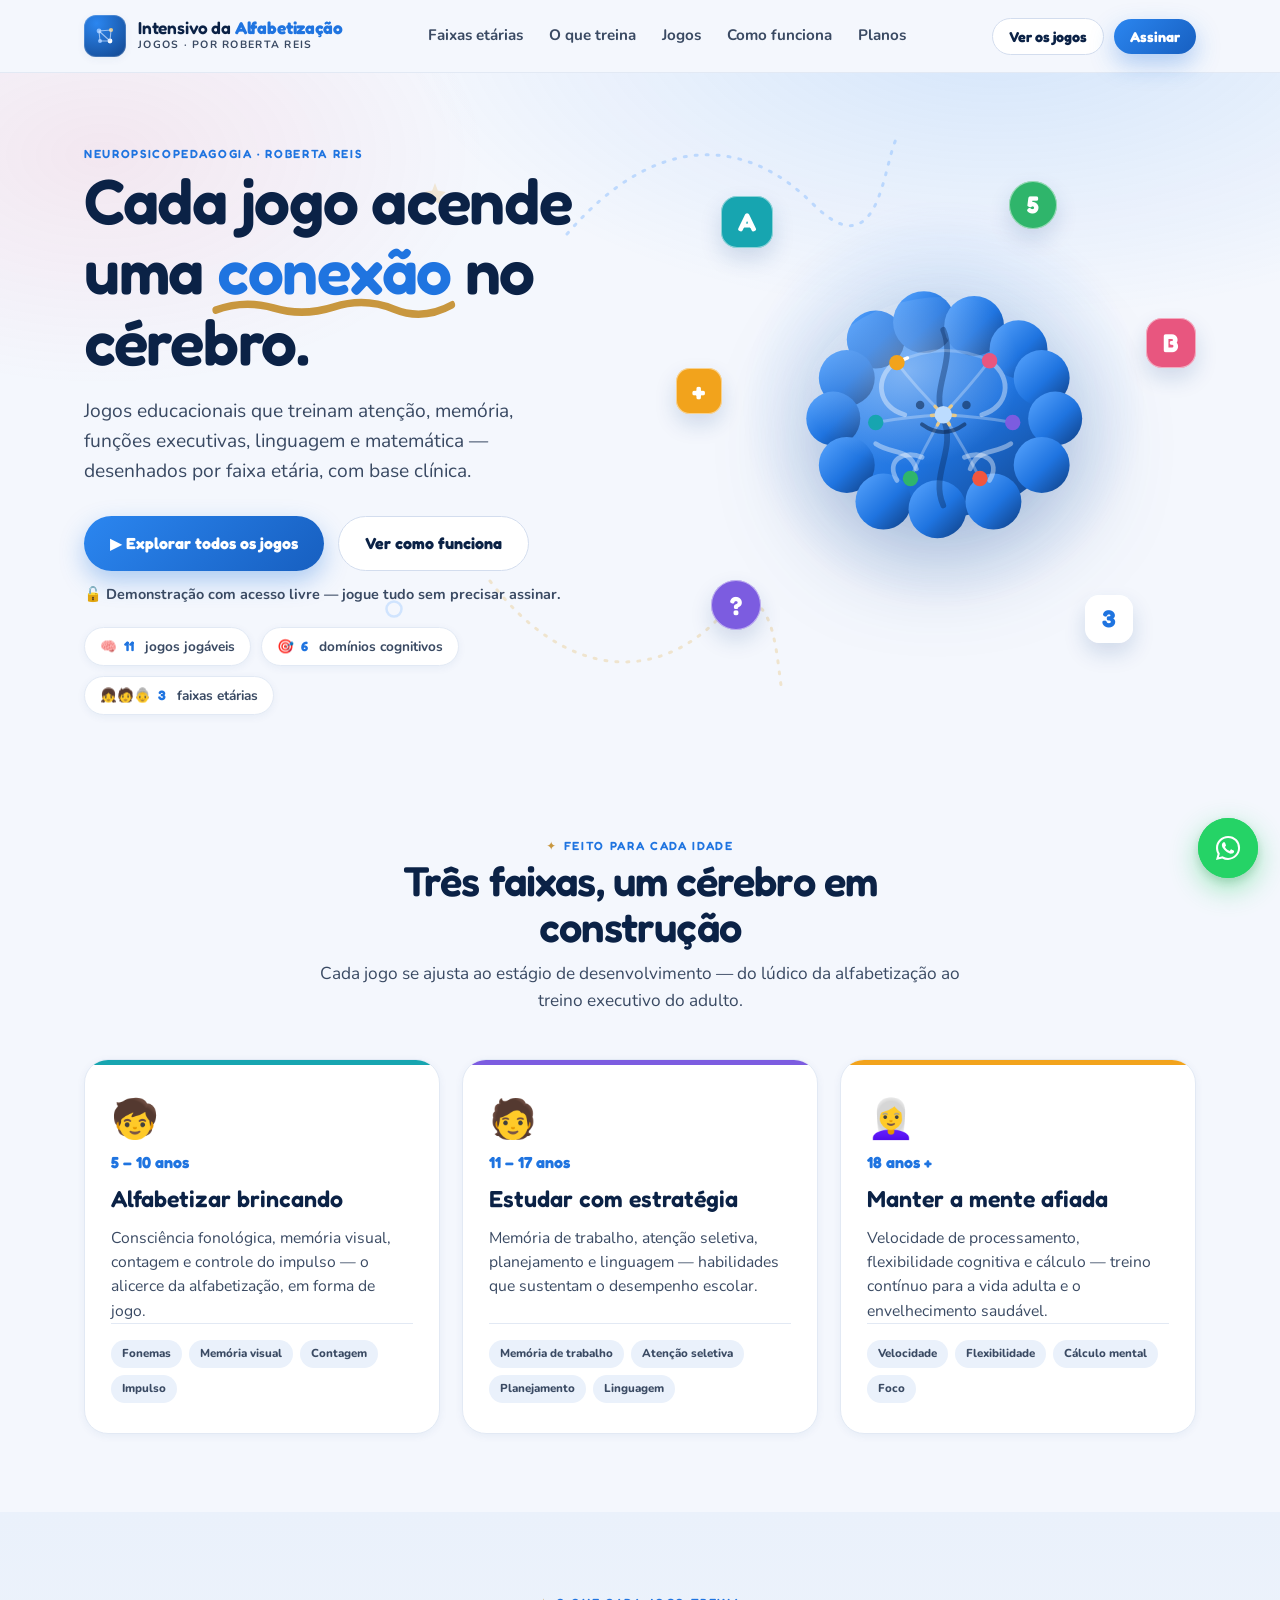
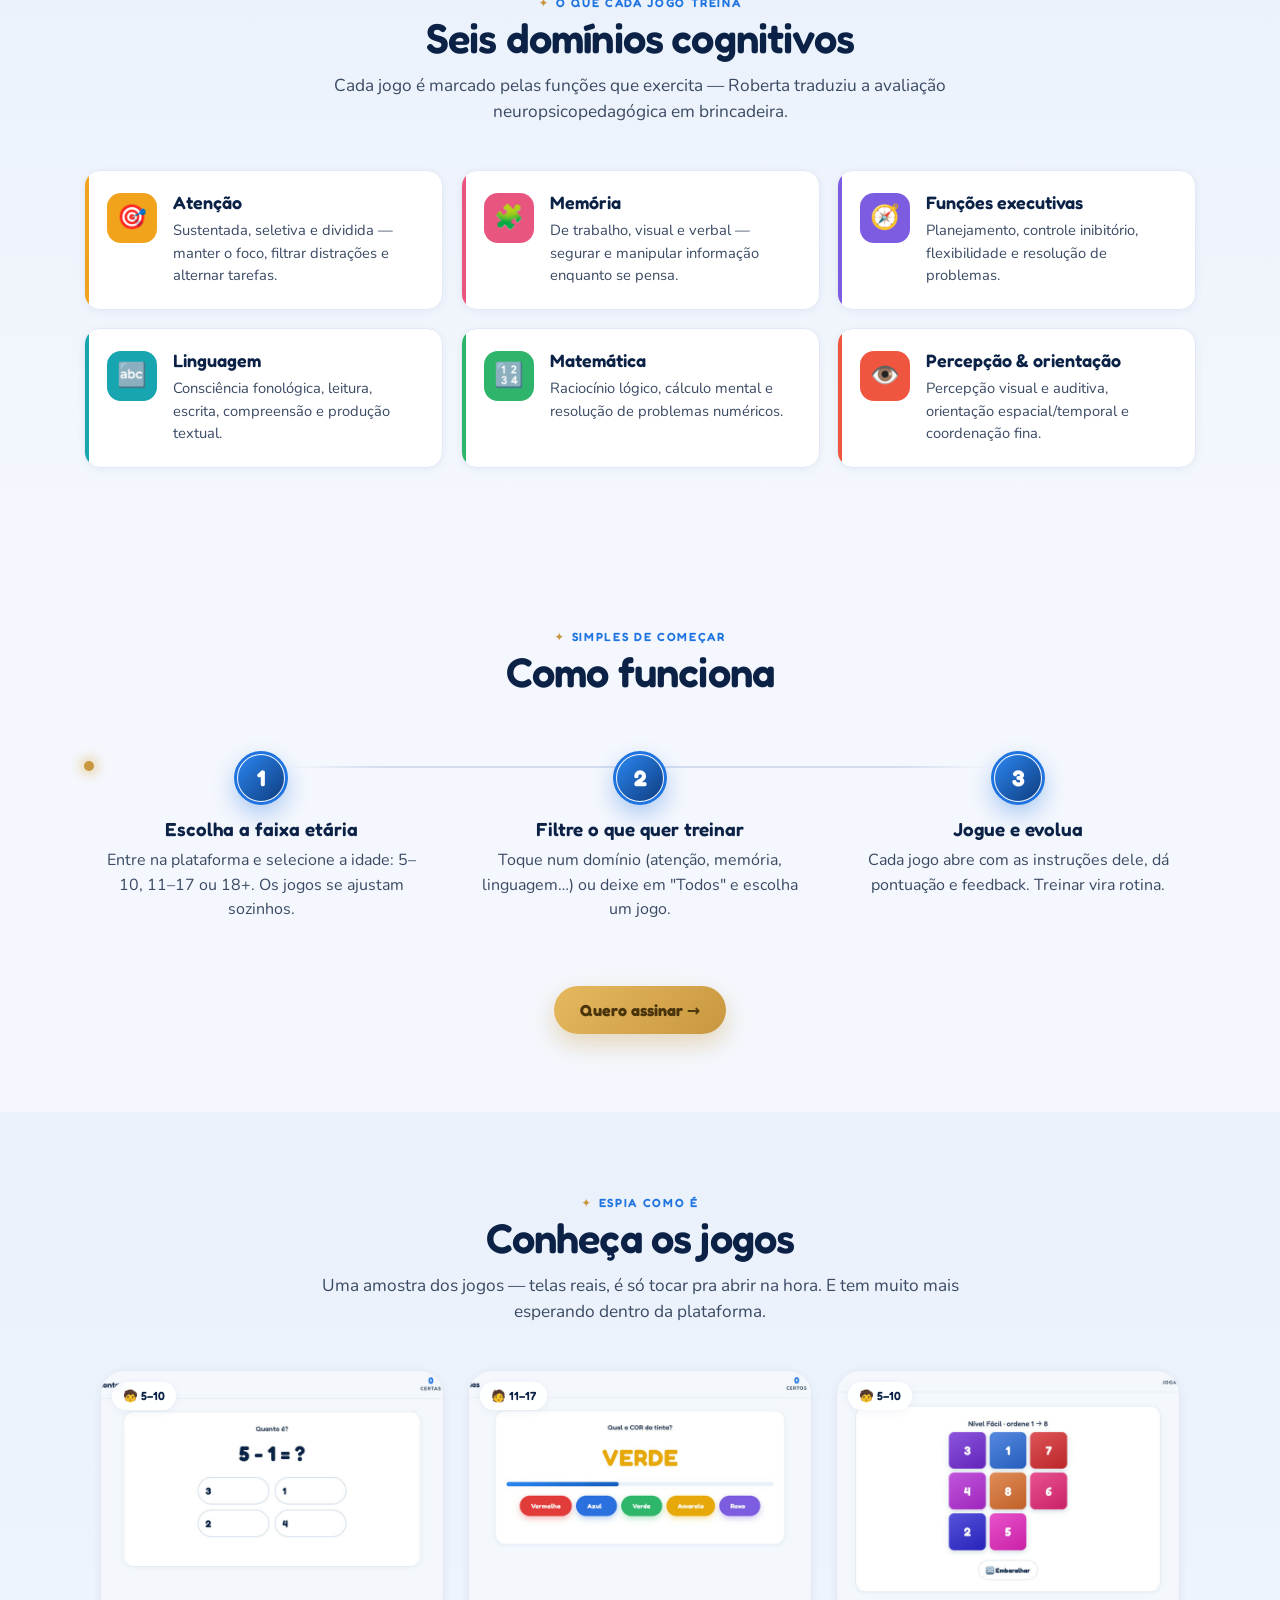
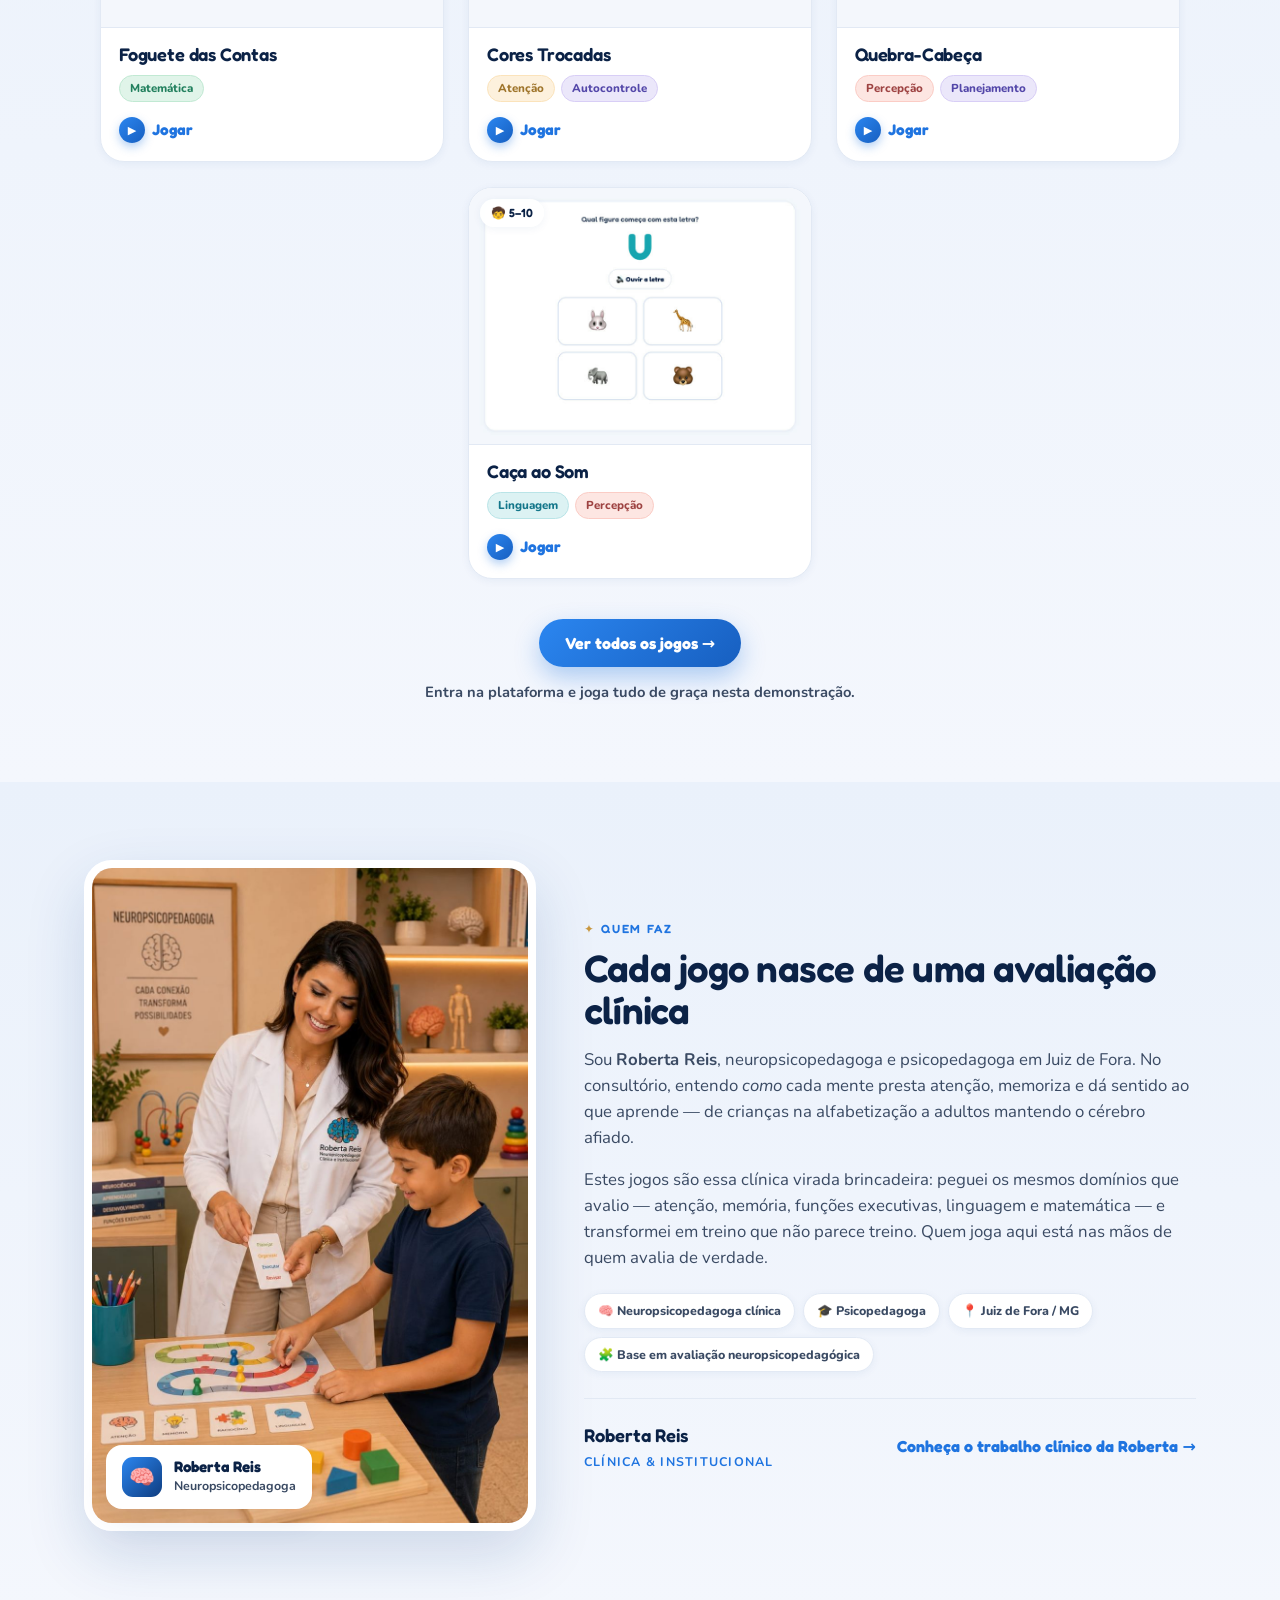
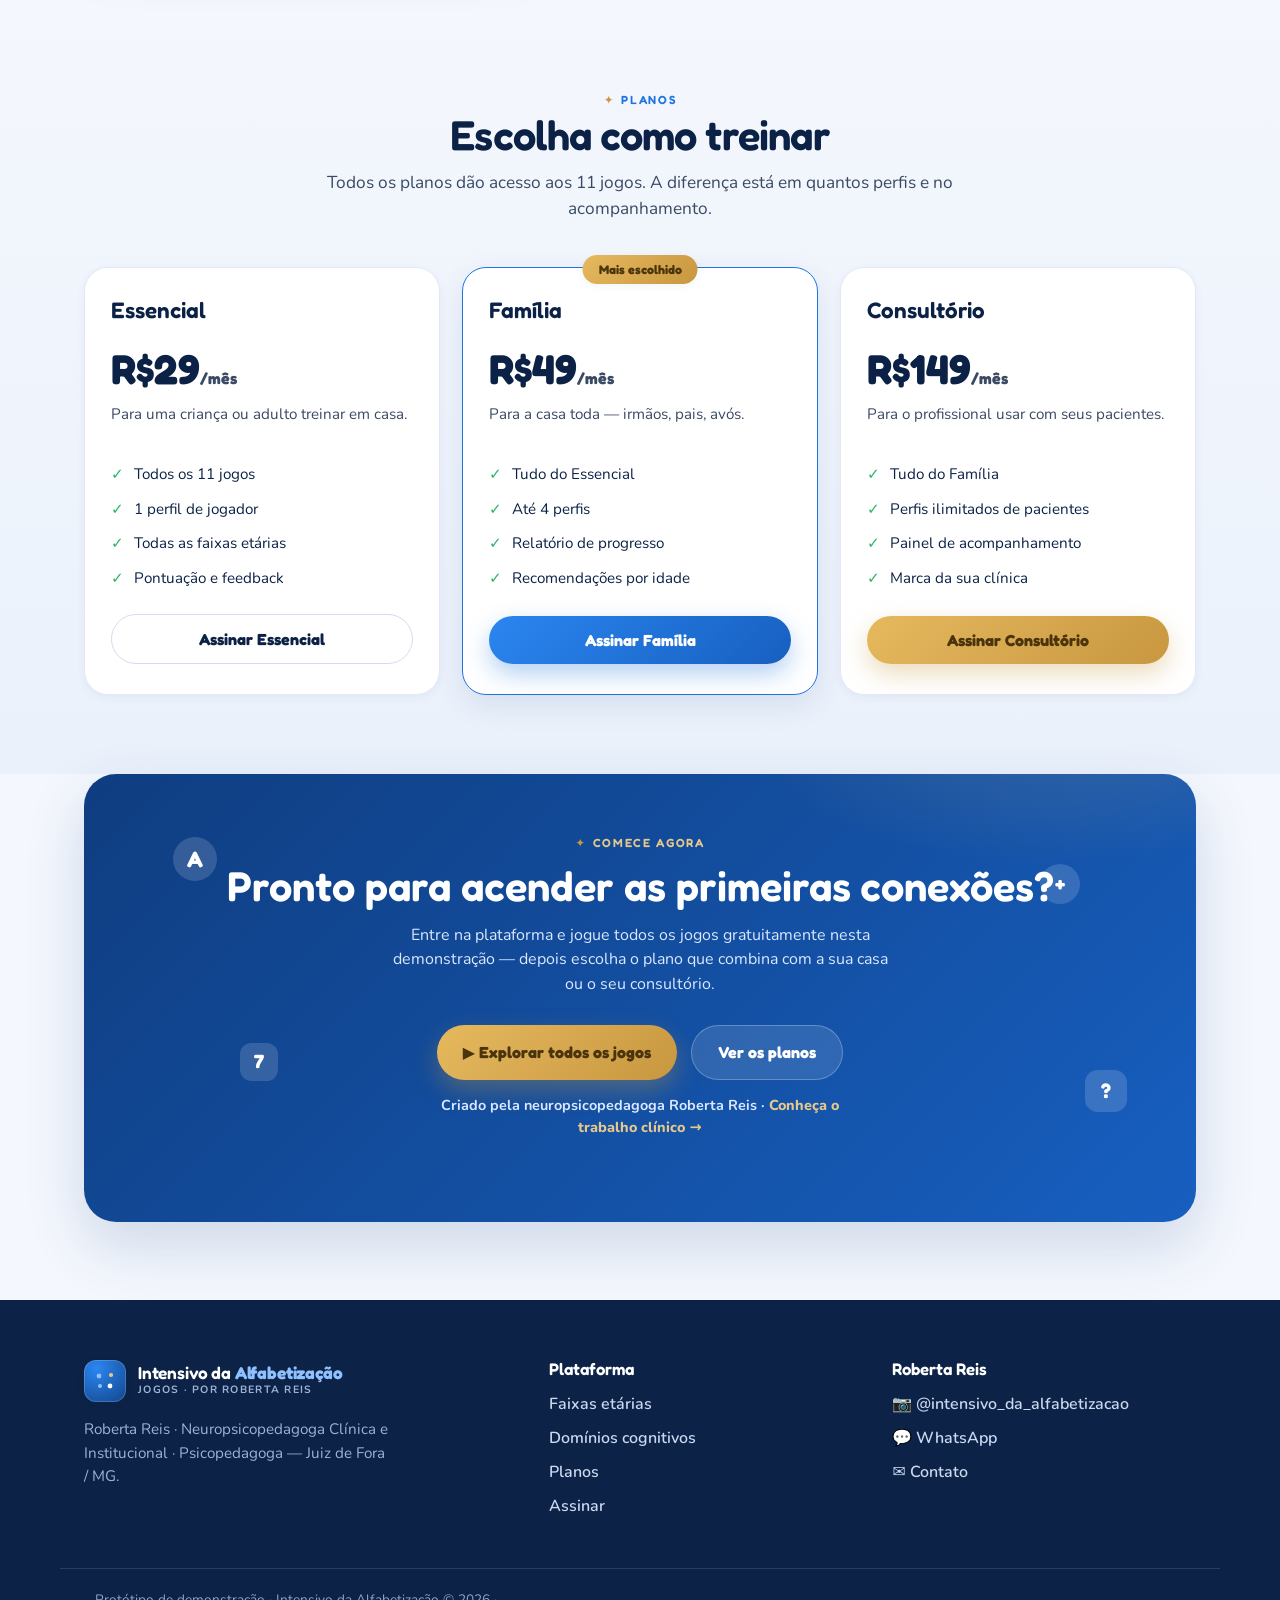
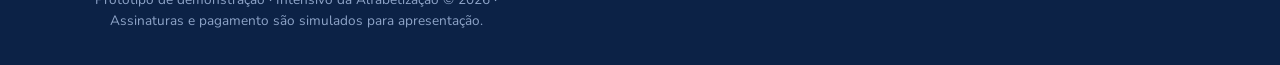
==== commit a7c8c26b: "Seção Quem faz: foto da Roberta de jaleco brincando com criança (jogo de tabuleiro)" ====
--- a/index.html
+++ b/index.html
@@ -674,7 +674,7 @@
     <div class="wrap">
       <div class="maker-grid">
         <div class="maker-photo" data-reveal="left">
-          <img src="assets/roberta-cerebro.jpeg" alt="Roberta Reis, neuropsicopedagoga, segurando um modelo de cérebro">
+          <img src="assets/roberta-crianca.jpeg" alt="Roberta Reis, neuropsicopedagoga de jaleco, brincando com um menino num jogo de tabuleiro com cartas de atenção, memória, raciocínio e linguagem">
           <div class="float">
             <span class="b">🧠</span>
             <span><b>Roberta Reis</b><span>Neuropsicopedagoga</span></span>
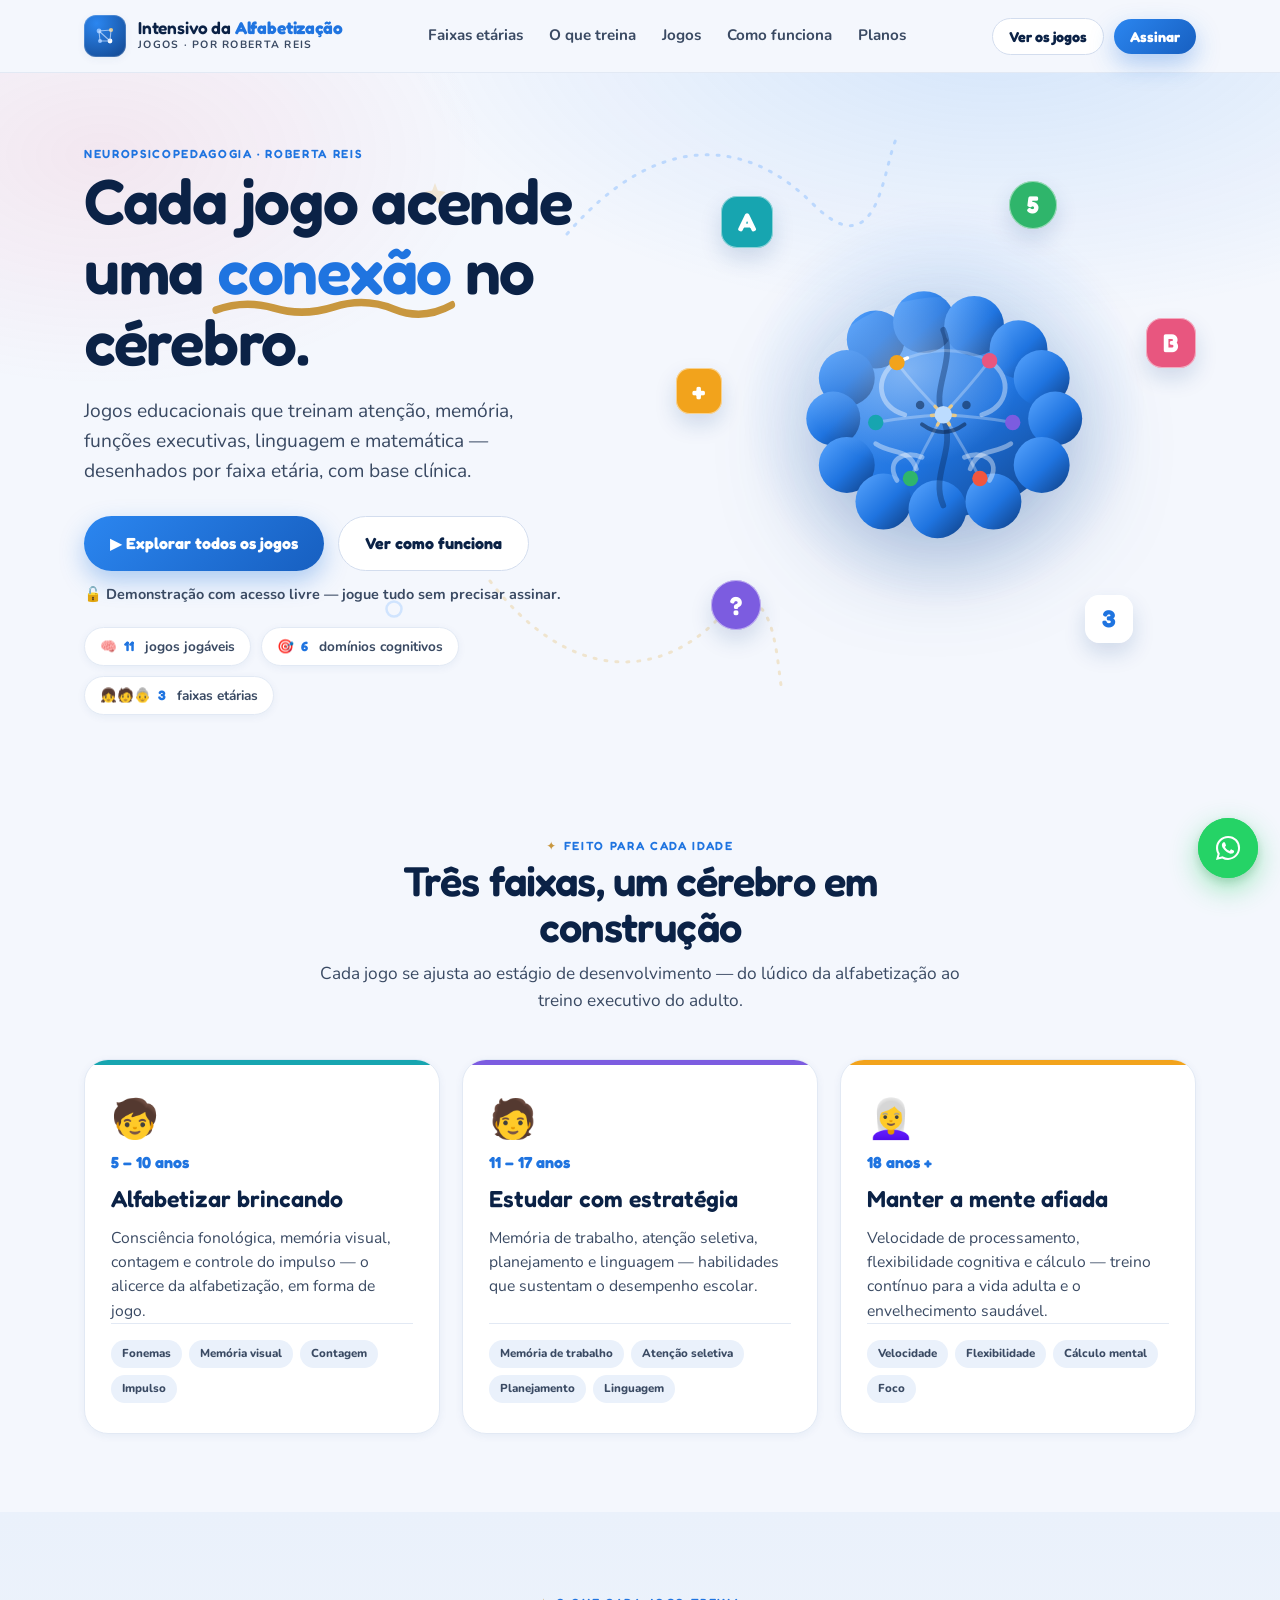
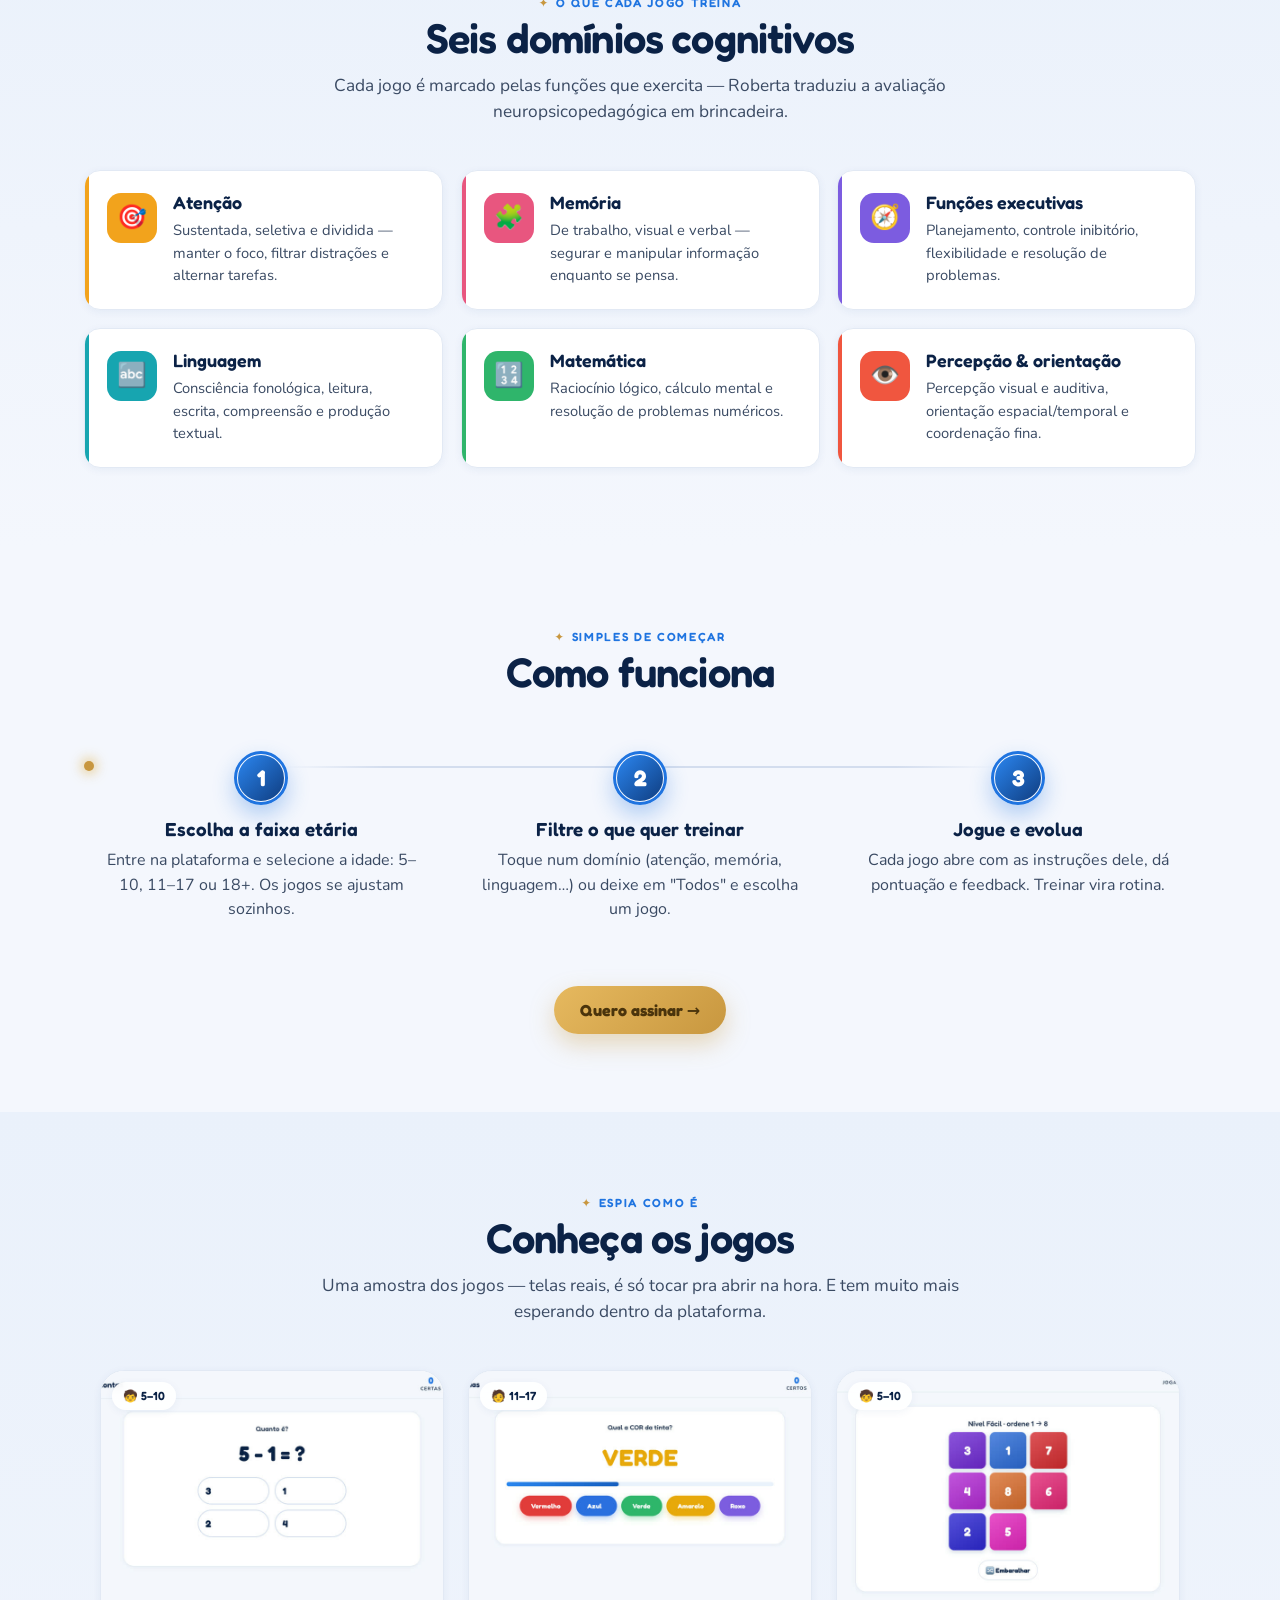
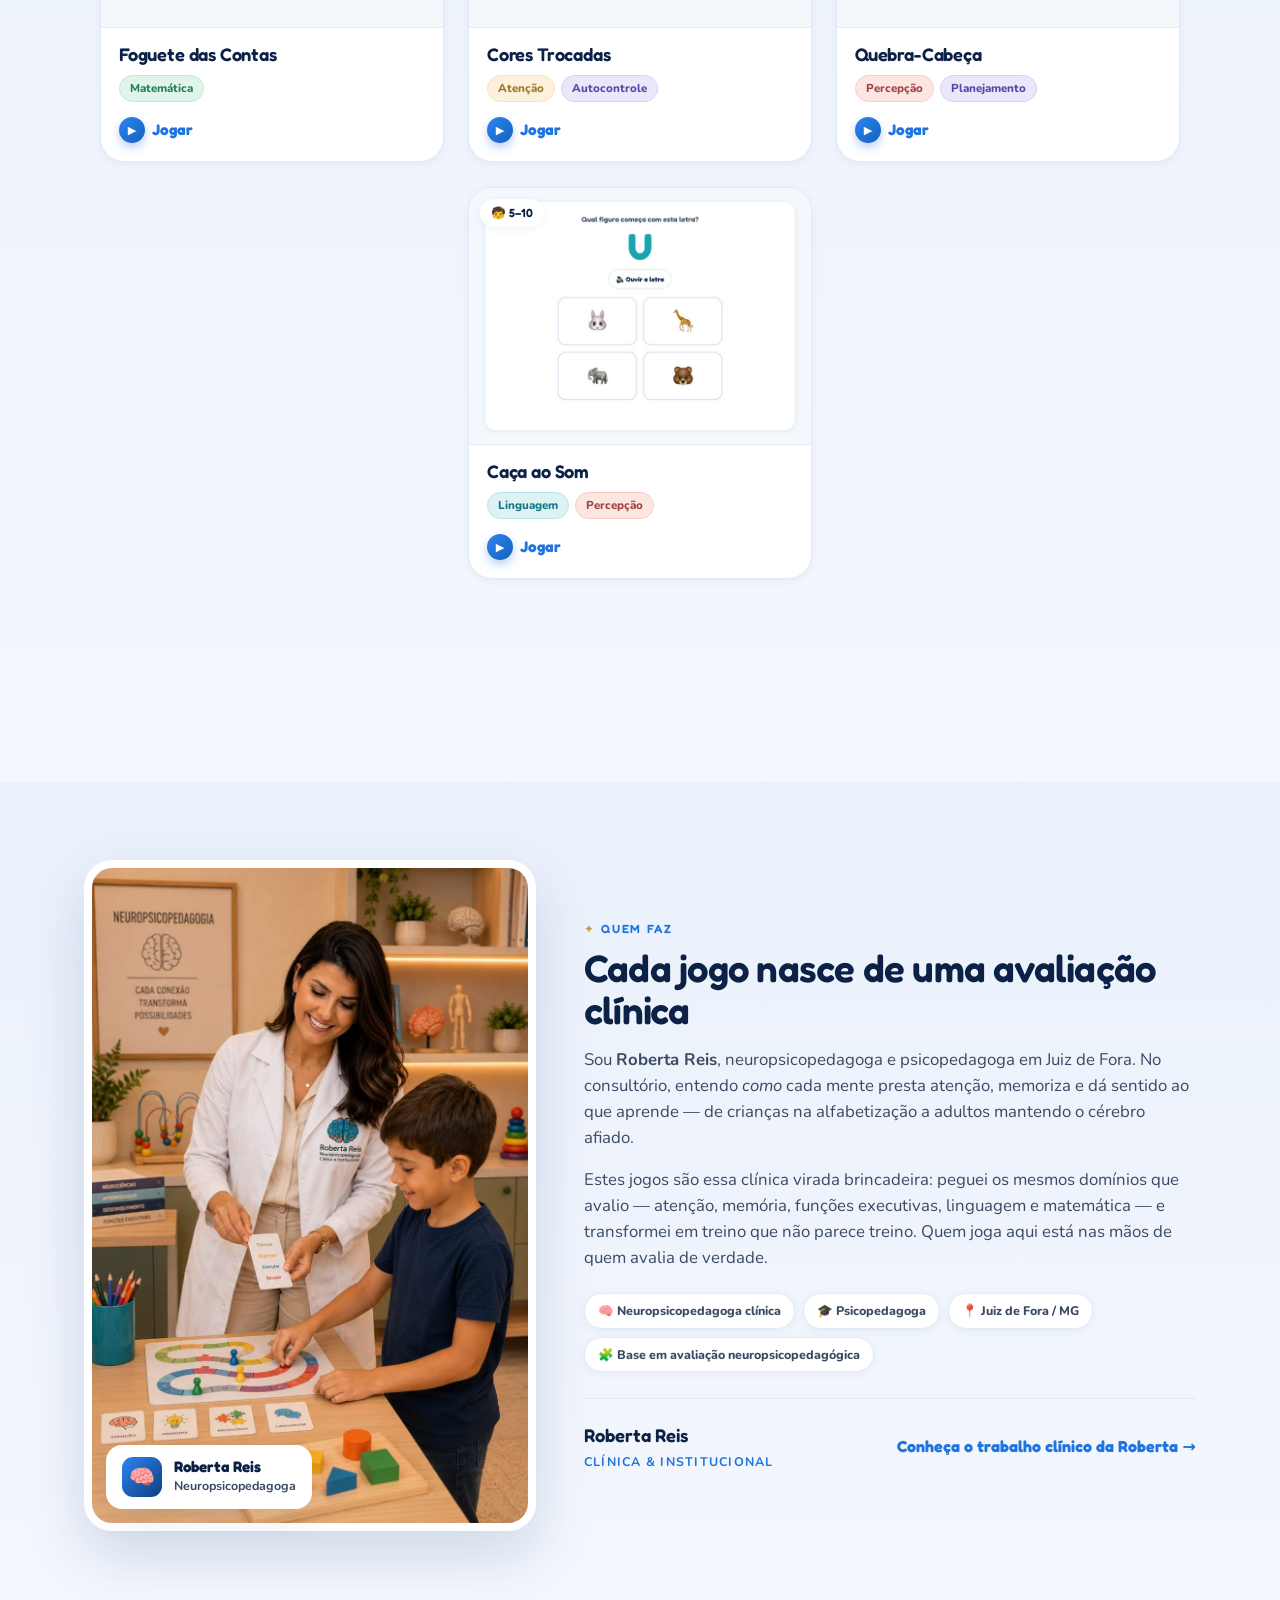
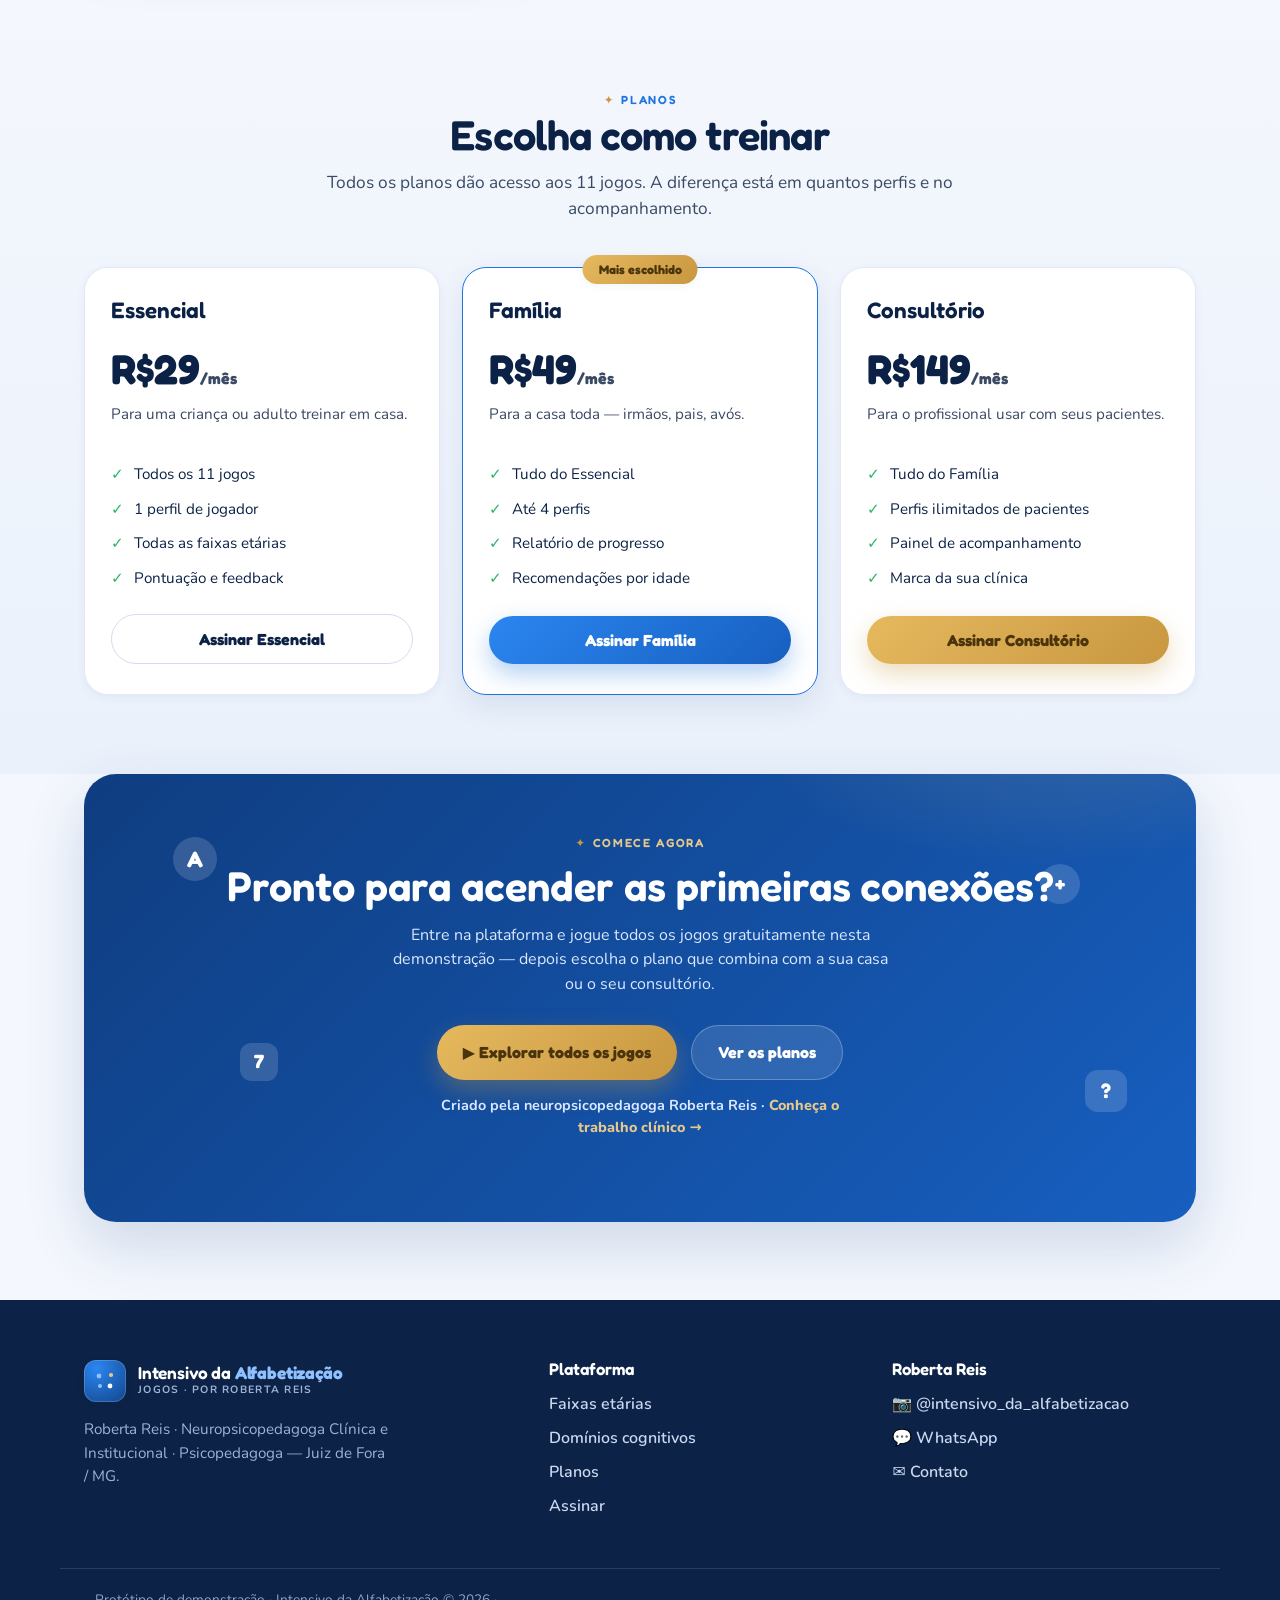
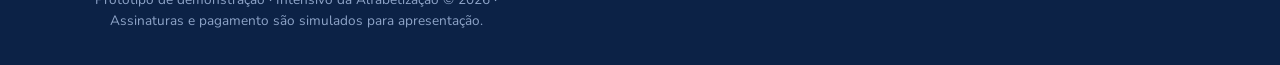
==== commit cd5bb96f: "feat: adiciona jogos de blocos e padrões por níveis" ====
--- a/index.html
+++ b/index.html
@@ -693,7 +693,7 @@
           </div>
           <div class="maker-sign">
             <div class="nm">Roberta Reis<span>Clínica &amp; Institucional</span></div>
-            <a href="roberta.html">Conheça o trabalho clínico da Roberta →</a>
+            <a href="https://francine.github.io/intensivo-alfabetizacao/roberta.html">Conheça o trabalho clínico da Roberta →</a>
           </div>
         </div>
       </div>
@@ -767,7 +767,7 @@
           <button class="btn btn-gold" data-enter-app>▶ Explorar todos os jogos</button>
           <a class="btn btn-ghost" href="#planos">Ver os planos</a>
         </div>
-        <p class="cta-note">Criado pela neuropsicopedagoga Roberta Reis · <a href="roberta.html">Conheça o trabalho clínico →</a></p>
+        <p class="cta-note">Criado pela neuropsicopedagoga Roberta Reis · <a href="https://francine.github.io/intensivo-alfabetizacao/roberta.html">Conheça o trabalho clínico →</a></p>
       </div>
     </div>
   </section>
@@ -822,6 +822,8 @@
 <script src="js/games/semaforo.js"></script>
 <script src="js/games/fonemas.js"></script>
 <script src="js/games/contas.js"></script>
+<script src="js/games/blocos.js"></script>
+<script src="js/games/padroes.js"></script>
 <script src="js/games/stroop.js"></script>
 <script src="js/games/digitos.js"></script>
 <script src="js/games/hanoi.js"></script>
--- a/css/styles.css
+++ b/css/styles.css
@@ -20,6 +20,14 @@
   --p-linguagem:  #17a5b0;
   --p-matematica: #2fb56b;
   --p-percepcao:  #f0563f;
+
+  /* Paleta dos jogos de blocos e padrões */
+  --game-yellow:  var(--p-atencao);
+  --game-pink:    var(--p-memoria);
+  --game-purple:  var(--p-executiva);
+  --game-teal:    var(--p-linguagem);
+  --game-green:   var(--p-matematica);
+  --game-orange:  var(--p-percepcao);
 
   /* Superfícies */
   --bg:        #f4f7fd;
@@ -377,6 +385,84 @@
 .g-result p { color: var(--ink-soft); max-width: 40ch; margin: 12px auto 22px; }
 .progress { height: 10px; background: var(--bg-2); border-radius: 999px; overflow: hidden; margin-bottom: 22px; }
 .progress > i { display: block; height: 100%; background: linear-gradient(90deg,#2b86f0,var(--blue-600)); border-radius: 999px; transition: width .3s; }
+
+/* ---------- Desafio dos Blocos ---------- */
+.blocks-panel, .pattern-panel { text-align: center; overflow: hidden; }
+.blocks-lead { max-width: 38ch; margin: 12px auto 22px; color: var(--ink-soft); font-weight: 700; }
+.blocks-die {
+  width: 112px; height: 112px; margin: 18px auto 8px; border-radius: var(--r-lg);
+  display: grid; place-items: center; font-family: var(--font-display); font-size: 3.4rem; font-weight: 700;
+  color: var(--blue-800); background: var(--card); border: 5px solid var(--blue);
+  box-shadow: var(--sh-md), inset 0 0 0 6px var(--bg-2);
+}
+.blocks-die.revealed { color: var(--card); background: linear-gradient(135deg, var(--blue), var(--blue-800)); border-color: var(--card); }
+.blocks-workspace { margin-top: 18px; display: grid; grid-template-columns: minmax(0, 1.2fr) minmax(220px, .8fr); gap: 22px; align-items: center; }
+.blocks-board { display: grid; grid-template-columns: repeat(auto-fit, minmax(62px, 1fr)); gap: 10px; }
+.blocks-tile {
+  min-height: 64px; border: 3px solid transparent; border-radius: var(--r-md); color: var(--card);
+  font-family: var(--font-display); font-size: 1.65rem; font-weight: 700; box-shadow: var(--sh-sm);
+  transition: transform .16s cubic-bezier(.2,.9,.3,1.3), box-shadow .16s, border-color .16s, filter .16s;
+}
+.blocks-tile:hover { transform: translateY(-3px); filter: brightness(1.04); }
+.blocks-tile.selected { border-color: var(--ink); box-shadow: var(--sh-glow), var(--sh-md); transform: translateY(-4px) scale(1.04); }
+.color-0 { background: var(--game-pink); }
+.color-1 { background: var(--game-yellow); }
+.color-2 { background: var(--game-green); }
+.color-3 { background: var(--blue); }
+.color-4 { background: var(--game-orange); }
+.color-5 { background: var(--game-purple); }
+.blocks-equation { display: grid; gap: 14px; align-content: center; }
+.blocks-expression {
+  min-height: 72px; padding: 14px; display: grid; place-items: center; border-radius: var(--r-md);
+  background: var(--bg-2); border: 2px dashed var(--line-2); font-family: var(--font-display); font-size: 1.3rem; font-weight: 700;
+}
+.blocks-operations { display: flex; justify-content: center; gap: 10px; }
+.blocks-op {
+  width: 56px; height: 52px; border-radius: var(--r-sm); border: 2px solid var(--line-2); background: var(--card);
+  color: var(--ink); font-family: var(--font-display); font-size: 1.65rem; font-weight: 700;
+}
+.blocks-op.active { color: var(--card); background: var(--p-matematica); border-color: var(--p-matematica); box-shadow: var(--sh-glow); }
+
+/* ---------- Padrões de Cores ---------- */
+.pattern-model { margin: 20px auto 24px; padding: 17px; max-width: 570px; background: var(--bg-2); border: 2px dashed var(--line-2); border-radius: var(--r-lg); }
+.pattern-label { margin-bottom: 11px; color: var(--ink-soft); font-family: var(--font-display); font-weight: 700; }
+.pattern-sequence { display: flex; justify-content: center; gap: clamp(5px, 1.6vw, 11px); }
+.pattern-cell {
+  flex: 0 1 58px; aspect-ratio: 1; min-width: 32px; border-radius: var(--r-sm);
+  display: grid; place-items: center; color: var(--ink-soft); font-family: var(--font-display); font-size: 1.15rem; font-weight: 700;
+  box-shadow: inset 0 0 0 2px rgba(255,255,255,.38), var(--sh-sm);
+}
+.hidden-pattern .pattern-cell { background: var(--card); border: 2px solid var(--line-2); box-shadow: none; }
+.pattern-options { display: grid; grid-template-columns: repeat(2, minmax(0, 1fr)); gap: 12px; }
+.pattern-card {
+  position: relative; min-height: 92px; padding: 18px 14px; border: 3px solid var(--line); border-radius: var(--r-md);
+  background: var(--card); box-shadow: var(--sh-sm); transition: transform .16s, border-color .16s, box-shadow .16s;
+}
+.pattern-card:hover { transform: translateY(-3px); border-color: var(--blue); box-shadow: var(--sh-md); }
+.pattern-card.correct { border-color: var(--p-matematica); background: color-mix(in srgb, var(--p-matematica) 9%, var(--card)); box-shadow: 0 0 0 4px color-mix(in srgb, var(--p-matematica) 22%, transparent); }
+.pattern-card.wrong { border-color: var(--p-percepcao); opacity: .64; }
+.pattern-card-number {
+  position: absolute; top: 6px; left: 7px; width: 24px; height: 24px; border-radius: 50%; display: grid; place-items: center;
+  color: var(--ink-soft); background: var(--bg-2); font-family: var(--font-display); font-size: .75rem; font-weight: 700;
+}
+.pattern-card .pattern-cell { max-width: 42px; border-radius: 9px; }
+
+@media (prefers-reduced-motion: no-preference) {
+  .blocks-die.rolling { animation: blocks-roll .18s linear infinite; }
+  .blocks-die.revealed { animation: g-pop .5s cubic-bezier(.2,.9,.3,1.3) both; }
+  .pattern-options:not(.hidden) { animation: g-fade-up .4s ease-out both; }
+}
+@keyframes blocks-roll { 0% { transform: rotate(-5deg) scale(.96); } 50% { transform: rotate(5deg) scale(1.04); } 100% { transform: rotate(-5deg) scale(.96); } }
+
+@media (max-width: 620px) {
+  .blocks-panel, .pattern-panel { padding: 20px 14px; }
+  .blocks-workspace { grid-template-columns: 1fr; gap: 16px; }
+  .blocks-board { grid-template-columns: repeat(3, 1fr); }
+  .blocks-tile { min-height: 58px; }
+  .pattern-options { grid-template-columns: 1fr; }
+  .pattern-card { min-height: 78px; padding: 15px 10px; }
+  .pattern-cell { min-width: 27px; }
+}
 
 /* ============================================================
    MAPA DE FASES + COMO JOGAR
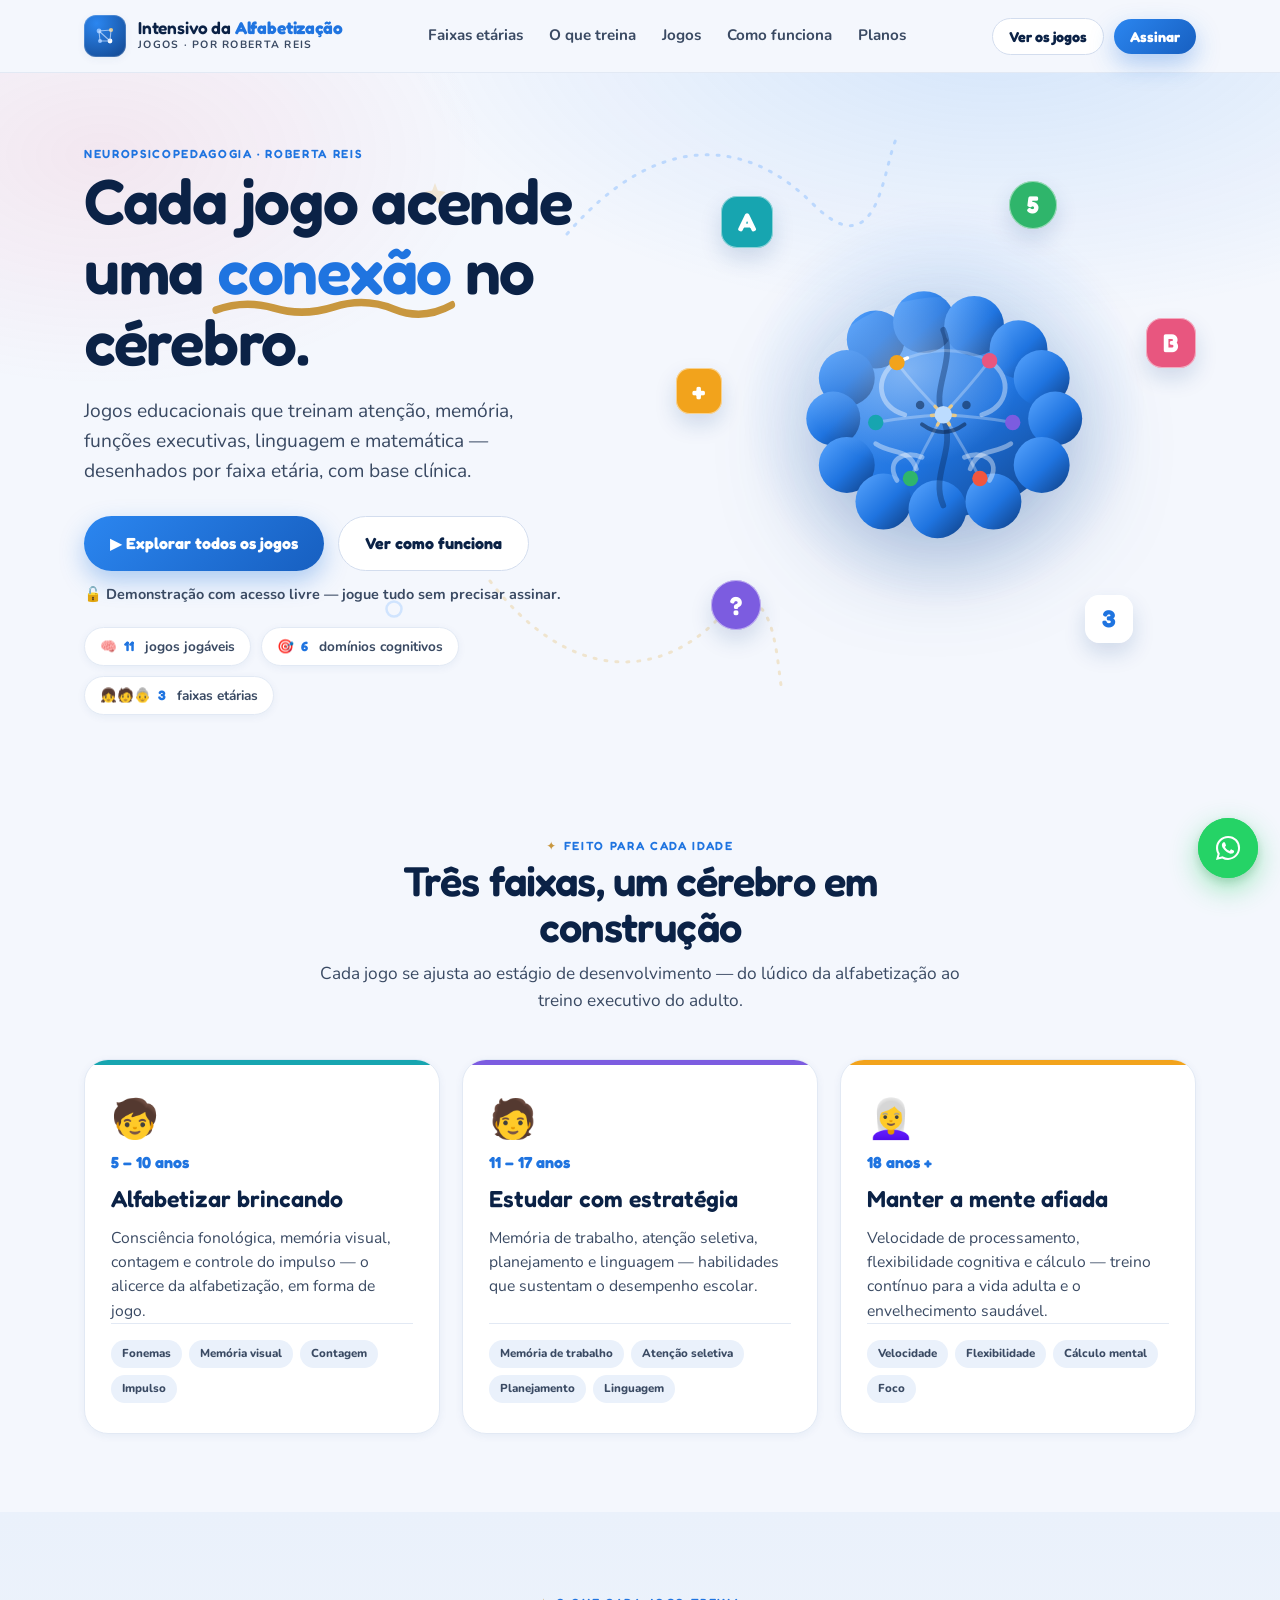
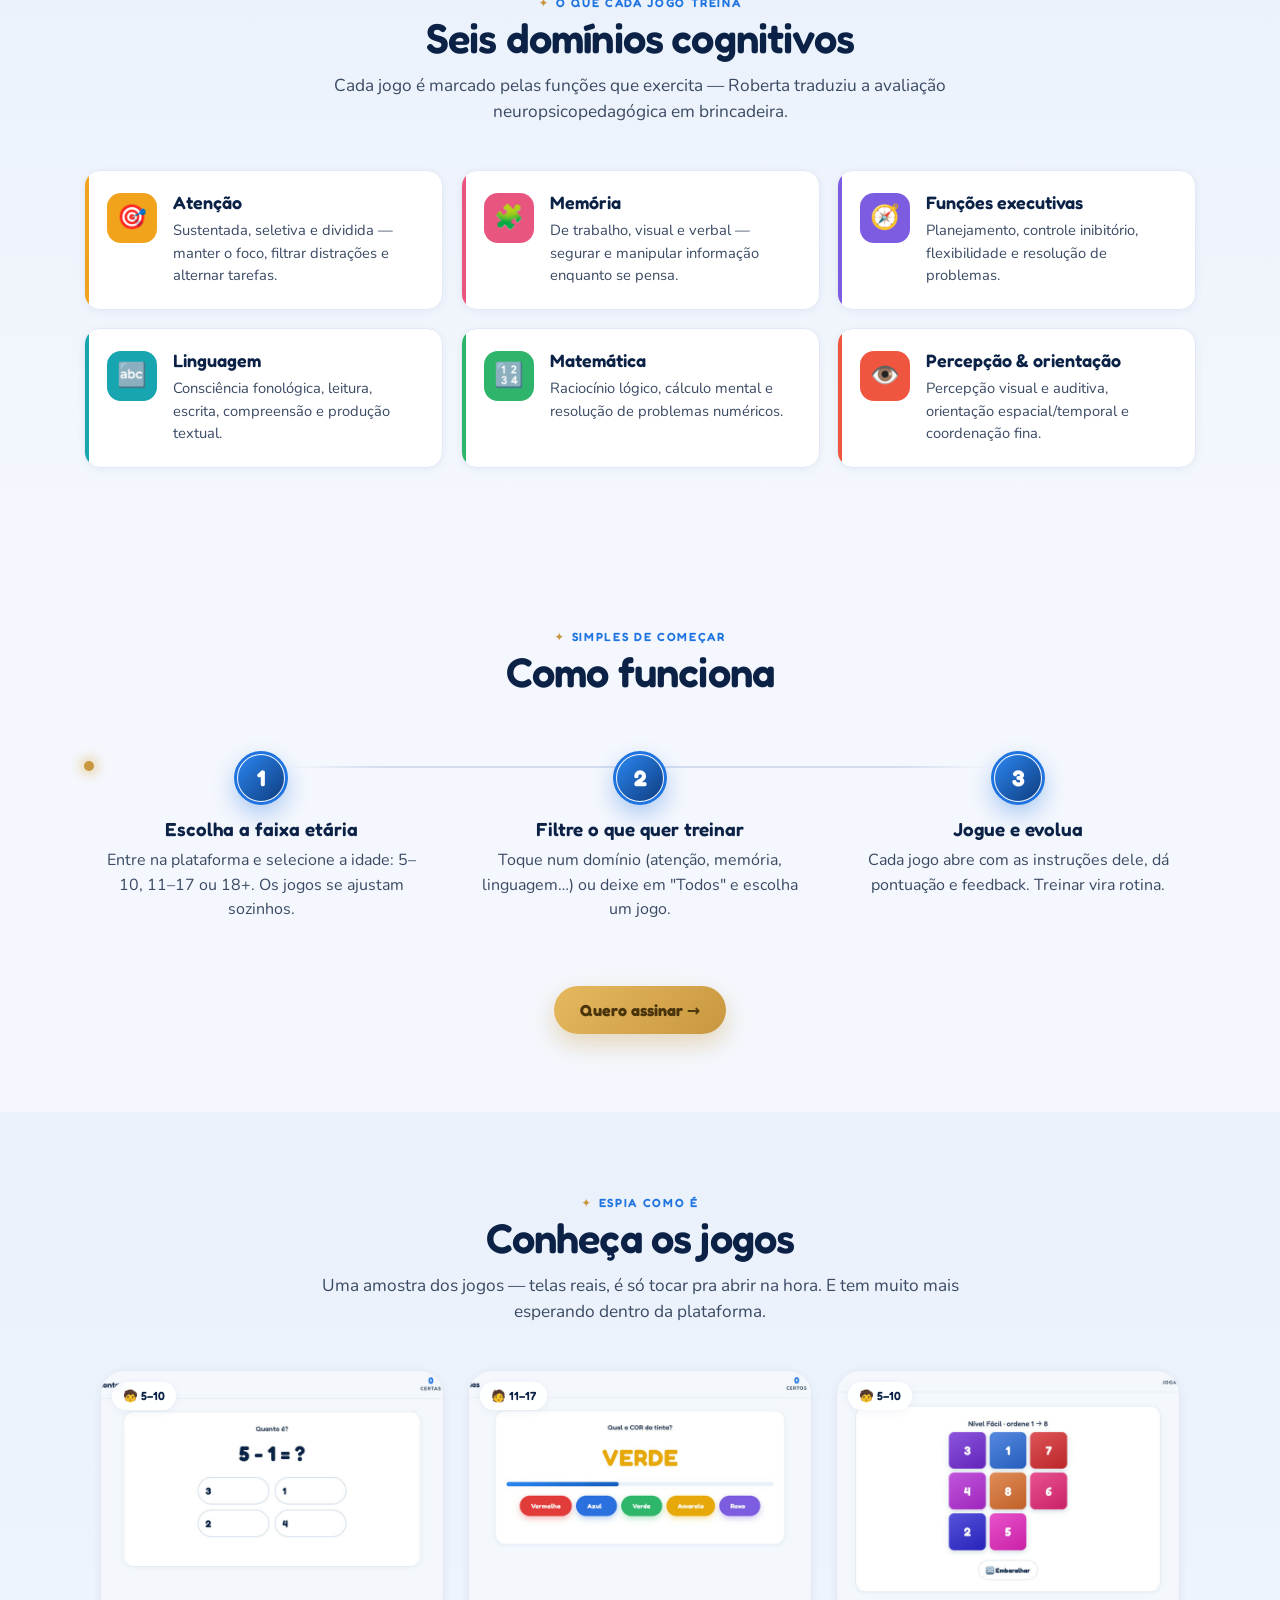
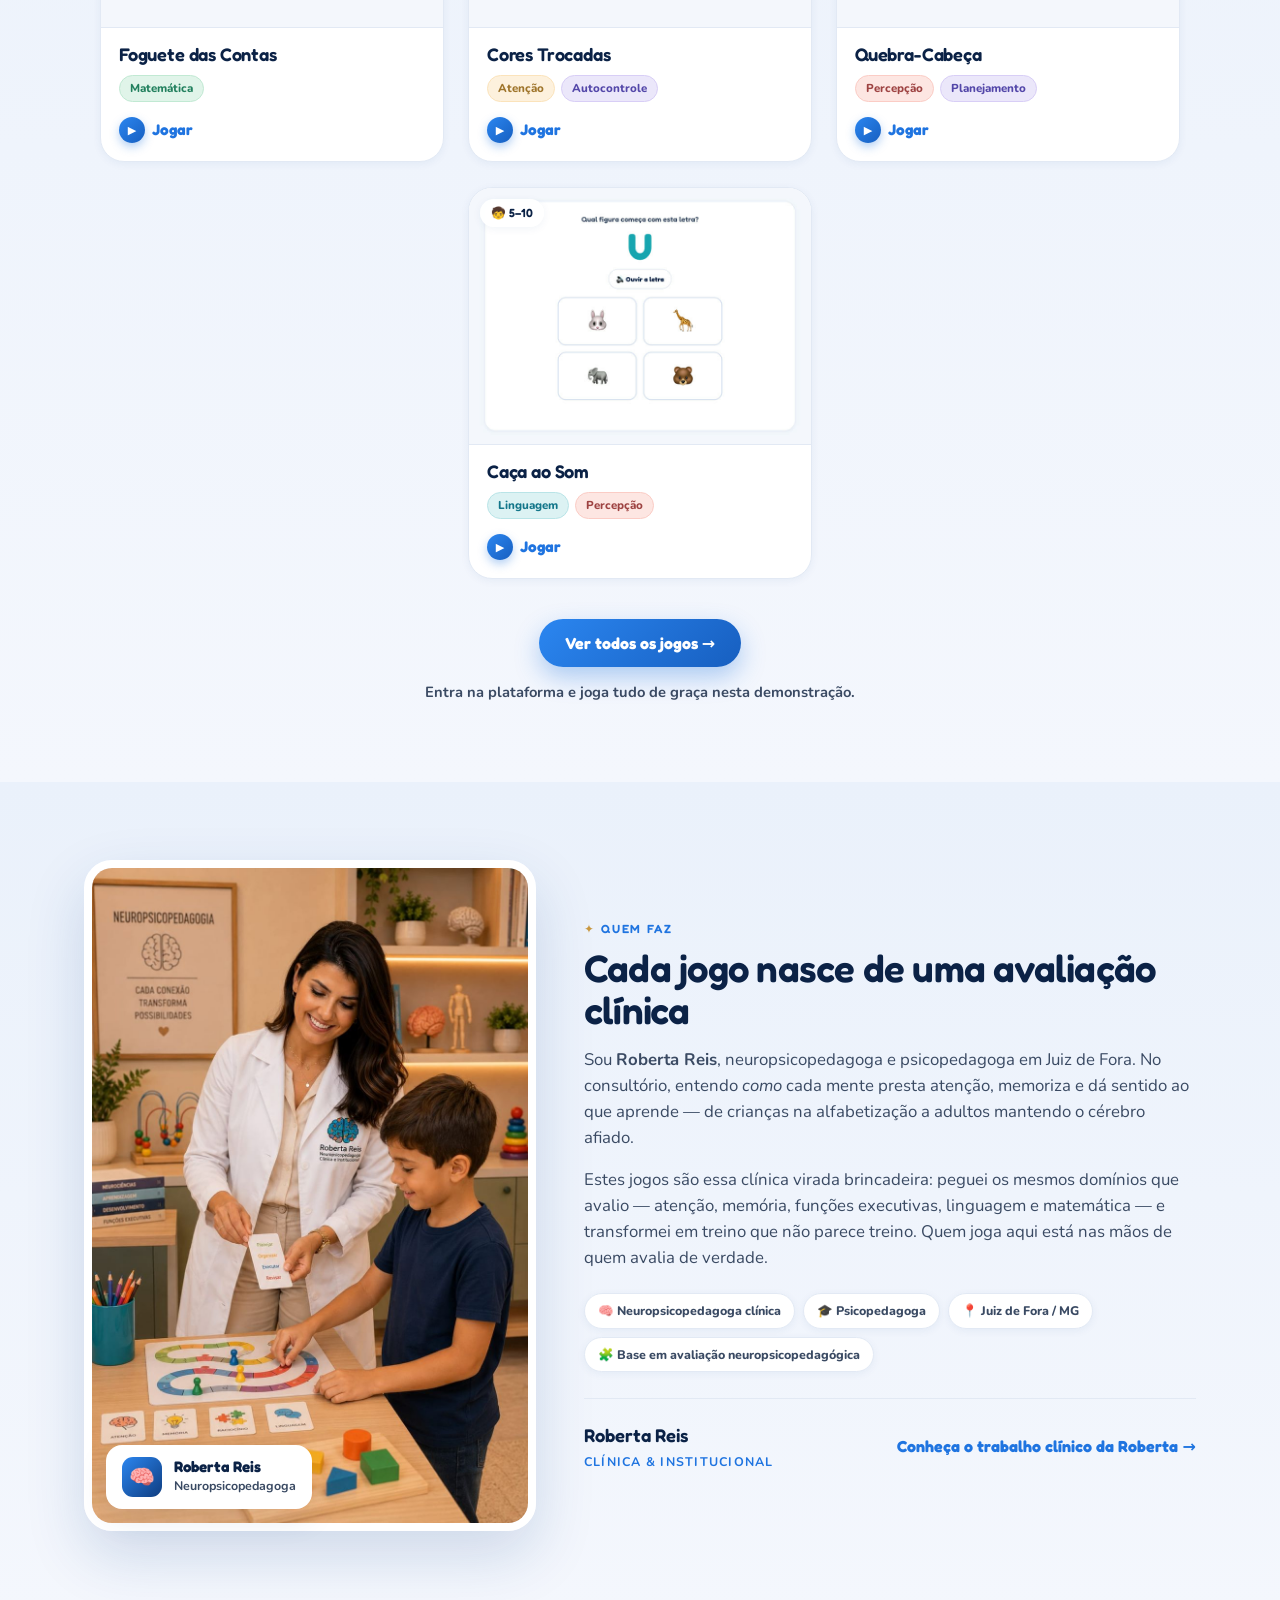
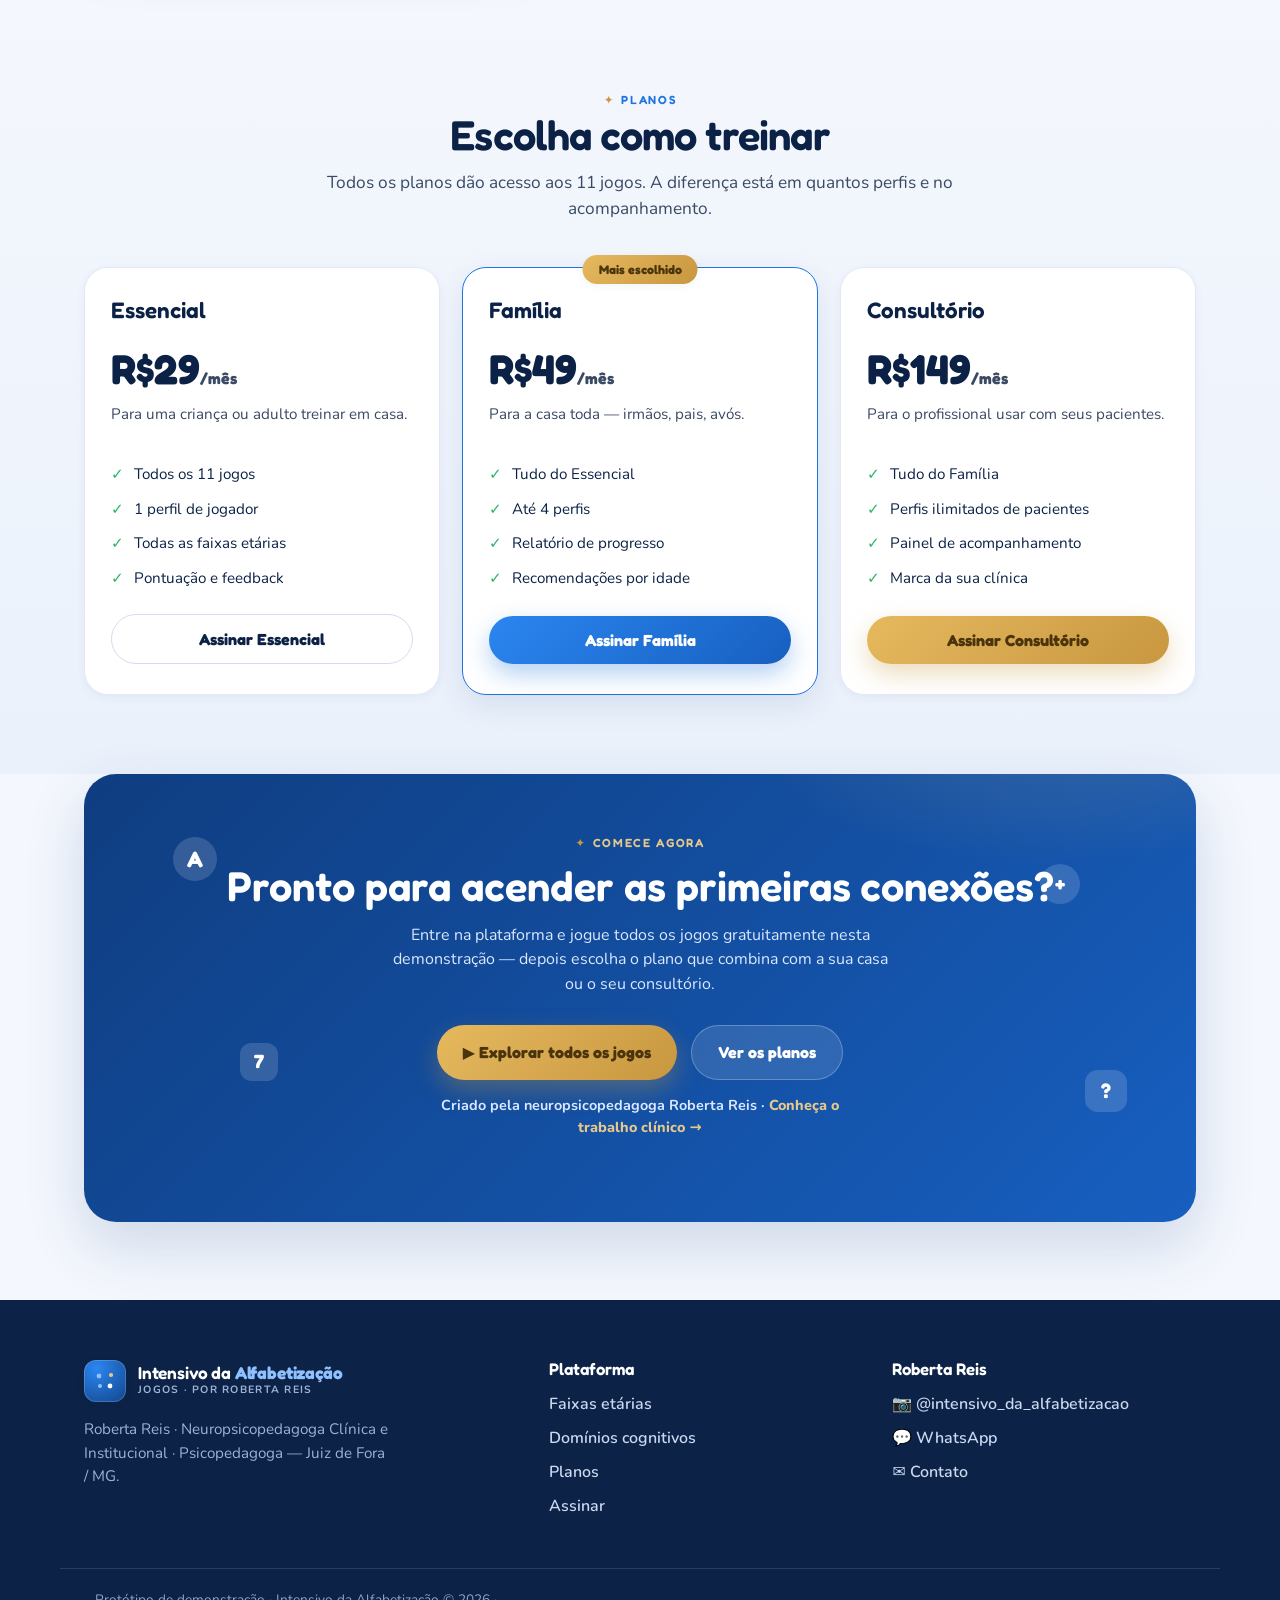
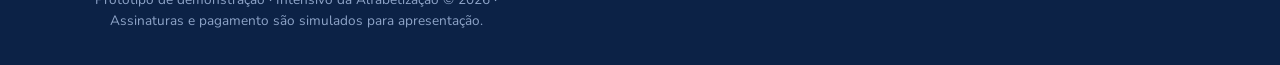
==== commit 465a2229: "fix: esclarece escolha dos números no jogo de blocos" ====
--- a/index.html
+++ b/index.html
@@ -8,7 +8,7 @@
 <link rel="preconnect" href="https://fonts.googleapis.com">
 <link rel="preconnect" href="https://fonts.gstatic.com" crossorigin>
 <link href="https://fonts.googleapis.com/css2?family=Fredoka:wght@400;500;600;700&family=Nunito:wght@400;600;700;800;900&display=swap" rel="stylesheet">
-<link rel="stylesheet" href="css/styles.css">
+<link rel="stylesheet" href="css/styles.css?v=20260812c">
 <style>
   /* ===== Refinos específicos da landing da plataforma ===== */
 
@@ -822,7 +822,7 @@
 <script src="js/games/semaforo.js"></script>
 <script src="js/games/fonemas.js"></script>
 <script src="js/games/contas.js"></script>
-<script src="js/games/blocos.js"></script>
+<script src="js/games/blocos.js?v=20260812c"></script>
 <script src="js/games/padroes.js"></script>
 <script src="js/games/stroop.js"></script>
 <script src="js/games/digitos.js"></script>
--- a/css/styles.css
+++ b/css/styles.css
@@ -389,6 +389,11 @@
 /* ---------- Desafio dos Blocos ---------- */
 .blocks-panel, .pattern-panel { text-align: center; overflow: hidden; }
 .blocks-lead { max-width: 38ch; margin: 12px auto 22px; color: var(--ink-soft); font-weight: 700; }
+.blocks-steps { display: flex; justify-content: center; gap: 7px; margin: 0 auto 18px; flex-wrap: wrap; }
+.blocks-steps span { padding: 6px 11px; border-radius: 999px; background: var(--bg-2); color: var(--ink-soft); font-size: .76rem; font-weight: 800; }
+.blocks-steps span.active { background: var(--blue); color: var(--card); }
+.blocks-steps span.done { background: color-mix(in srgb, var(--p-matematica) 18%, var(--card)); color: var(--p-matematica); }
+.blocks-task { max-width: 34ch; margin: 0 auto; font-size: 1.08rem; }
 .blocks-die {
   width: 112px; height: 112px; margin: 18px auto 8px; border-radius: var(--r-lg);
   display: grid; place-items: center; font-family: var(--font-display); font-size: 3.4rem; font-weight: 700;
@@ -396,8 +401,8 @@
   box-shadow: var(--sh-md), inset 0 0 0 6px var(--bg-2);
 }
 .blocks-die.revealed { color: var(--card); background: linear-gradient(135deg, var(--blue), var(--blue-800)); border-color: var(--card); }
-.blocks-workspace { margin-top: 18px; display: grid; grid-template-columns: minmax(0, 1.2fr) minmax(220px, .8fr); gap: 22px; align-items: center; }
-.blocks-board { display: grid; grid-template-columns: repeat(auto-fit, minmax(62px, 1fr)); gap: 10px; }
+.blocks-board { max-width: 560px; margin: 8px auto 0; display: grid; grid-template-columns: repeat(auto-fit, minmax(62px, 1fr)); gap: 10px; }
+.blocks-board-label { margin-top: 16px; color: var(--ink-soft); font-size: .84rem; font-weight: 800; }
 .blocks-tile {
   min-height: 64px; border: 3px solid transparent; border-radius: var(--r-md); color: var(--card);
   font-family: var(--font-display); font-size: 1.65rem; font-weight: 700; box-shadow: var(--sh-sm);
@@ -411,11 +416,18 @@
 .color-3 { background: var(--blue); }
 .color-4 { background: var(--game-orange); }
 .color-5 { background: var(--game-purple); }
-.blocks-equation { display: grid; gap: 14px; align-content: center; }
+.blocks-equation { display: grid; gap: 8px; align-content: center; }
 .blocks-expression {
-  min-height: 72px; padding: 14px; display: grid; place-items: center; border-radius: var(--r-md);
-  background: var(--bg-2); border: 2px dashed var(--line-2); font-family: var(--font-display); font-size: 1.3rem; font-weight: 700;
-}
+  min-height: 84px; margin: 14px auto 6px; padding: 9px 12px; display: flex; justify-content: center; align-items: flex-end; gap: 8px; border-radius: var(--r-md);
+  background: var(--bg-2); border: 2px dashed var(--line-2); font-family: var(--font-display); font-weight: 700;
+}
+.blocks-value { display: grid; gap: 5px; justify-items: center; }
+.blocks-value small { color: var(--ink-soft); font-family: var(--font-body); font-size: .65rem; font-weight: 800; line-height: 1; white-space: nowrap; }
+.blocks-slot { width: 48px; height: 48px; border-radius: var(--r-sm); display: grid; place-items: center; background: var(--card); border: 2px solid var(--line-2); color: var(--ink-soft); font-size: 1.35rem; }
+.blocks-slot.filled { color: var(--card); background: var(--p-matematica); border-color: var(--p-matematica); box-shadow: var(--sh-sm); }
+.blocks-slot.target { background: var(--blue); border-color: var(--blue); }
+.blocks-symbol { color: var(--ink); font-size: 1.45rem; }
+.blocks-auto-hint { color: var(--p-matematica); font-weight: 800; font-size: .9rem; }
 .blocks-operations { display: flex; justify-content: center; gap: 10px; }
 .blocks-op {
   width: 56px; height: 52px; border-radius: var(--r-sm); border: 2px solid var(--line-2); background: var(--card);
@@ -456,9 +468,12 @@
 
 @media (max-width: 620px) {
   .blocks-panel, .pattern-panel { padding: 20px 14px; }
-  .blocks-workspace { grid-template-columns: 1fr; gap: 16px; }
   .blocks-board { grid-template-columns: repeat(3, 1fr); }
   .blocks-tile { min-height: 58px; }
+  .blocks-steps span { padding: 5px 8px; font-size: .67rem; }
+  .blocks-expression { gap: 4px; padding-left: 5px; padding-right: 5px; }
+  .blocks-slot { width: 42px; height: 42px; }
+  .blocks-value small { font-size: .56rem; }
   .pattern-options { grid-template-columns: 1fr; }
   .pattern-card { min-height: 78px; padding: 15px 10px; }
   .pattern-cell { min-width: 27px; }
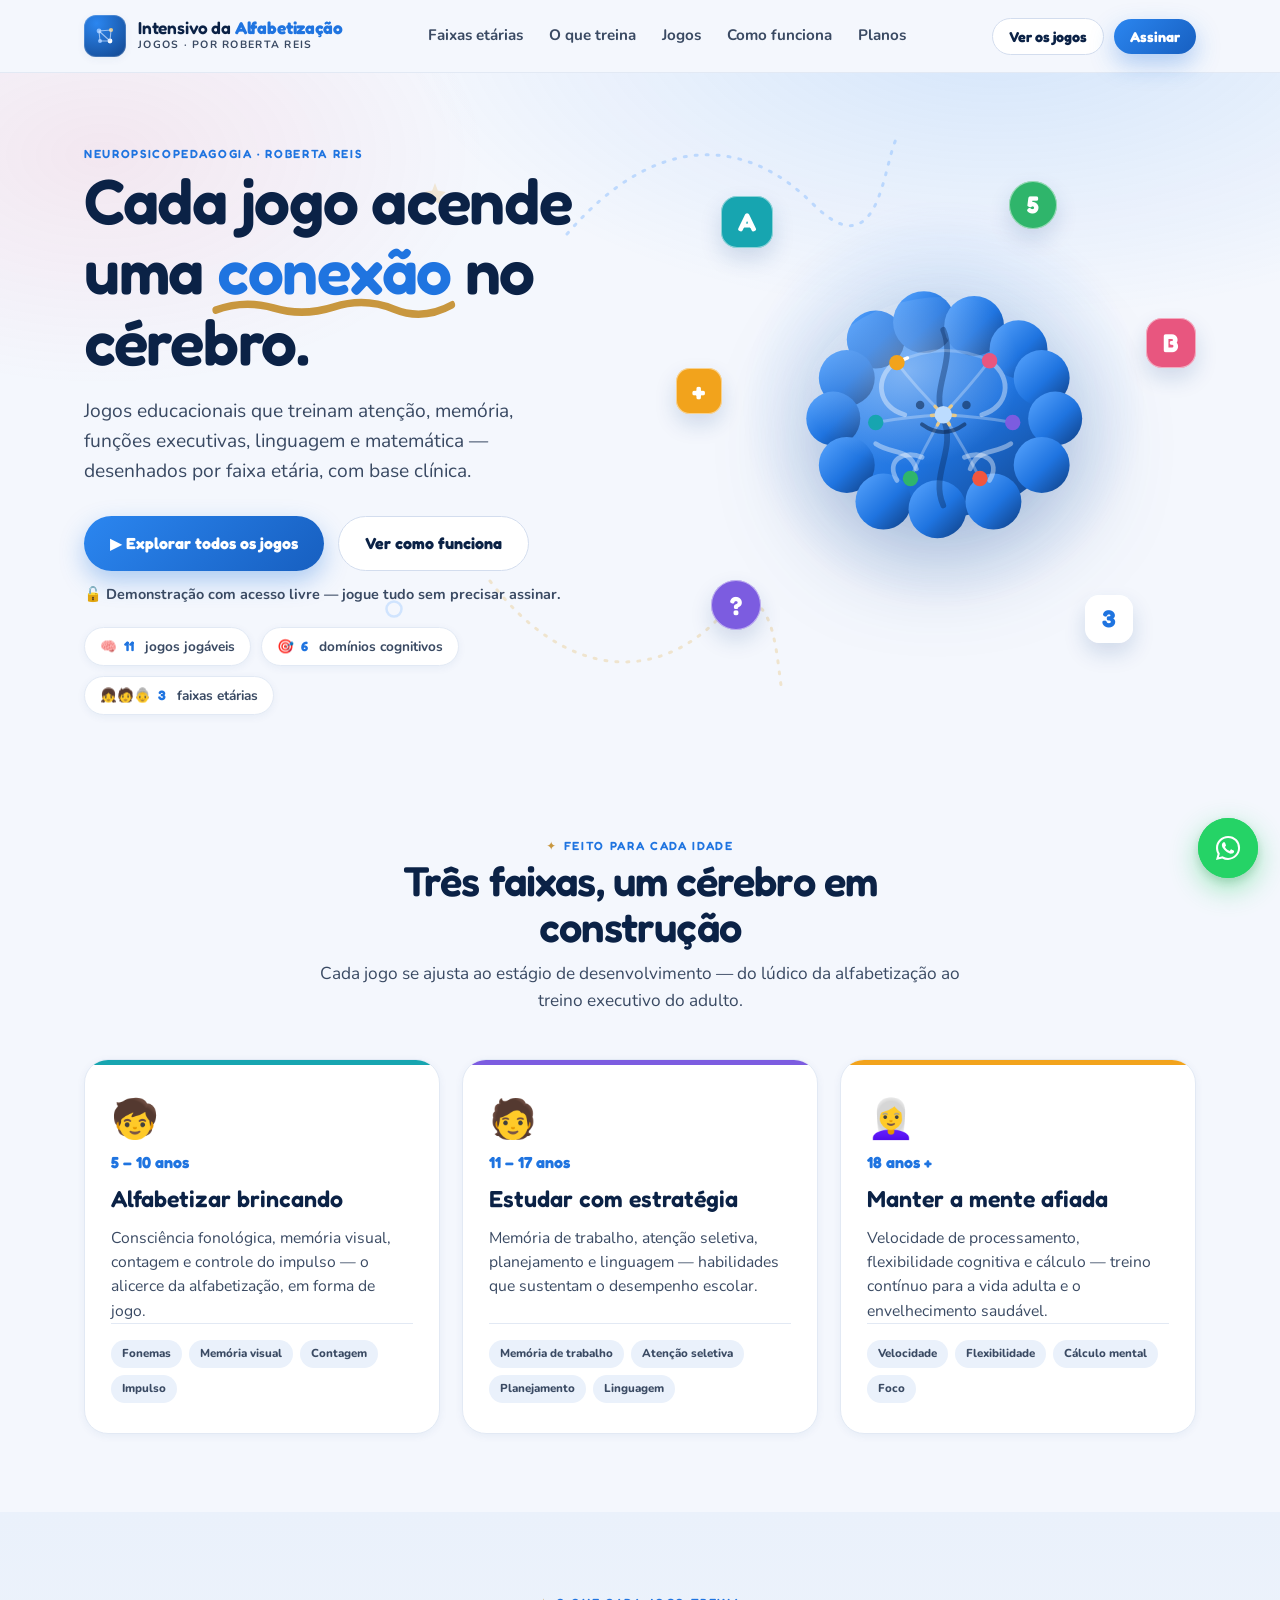
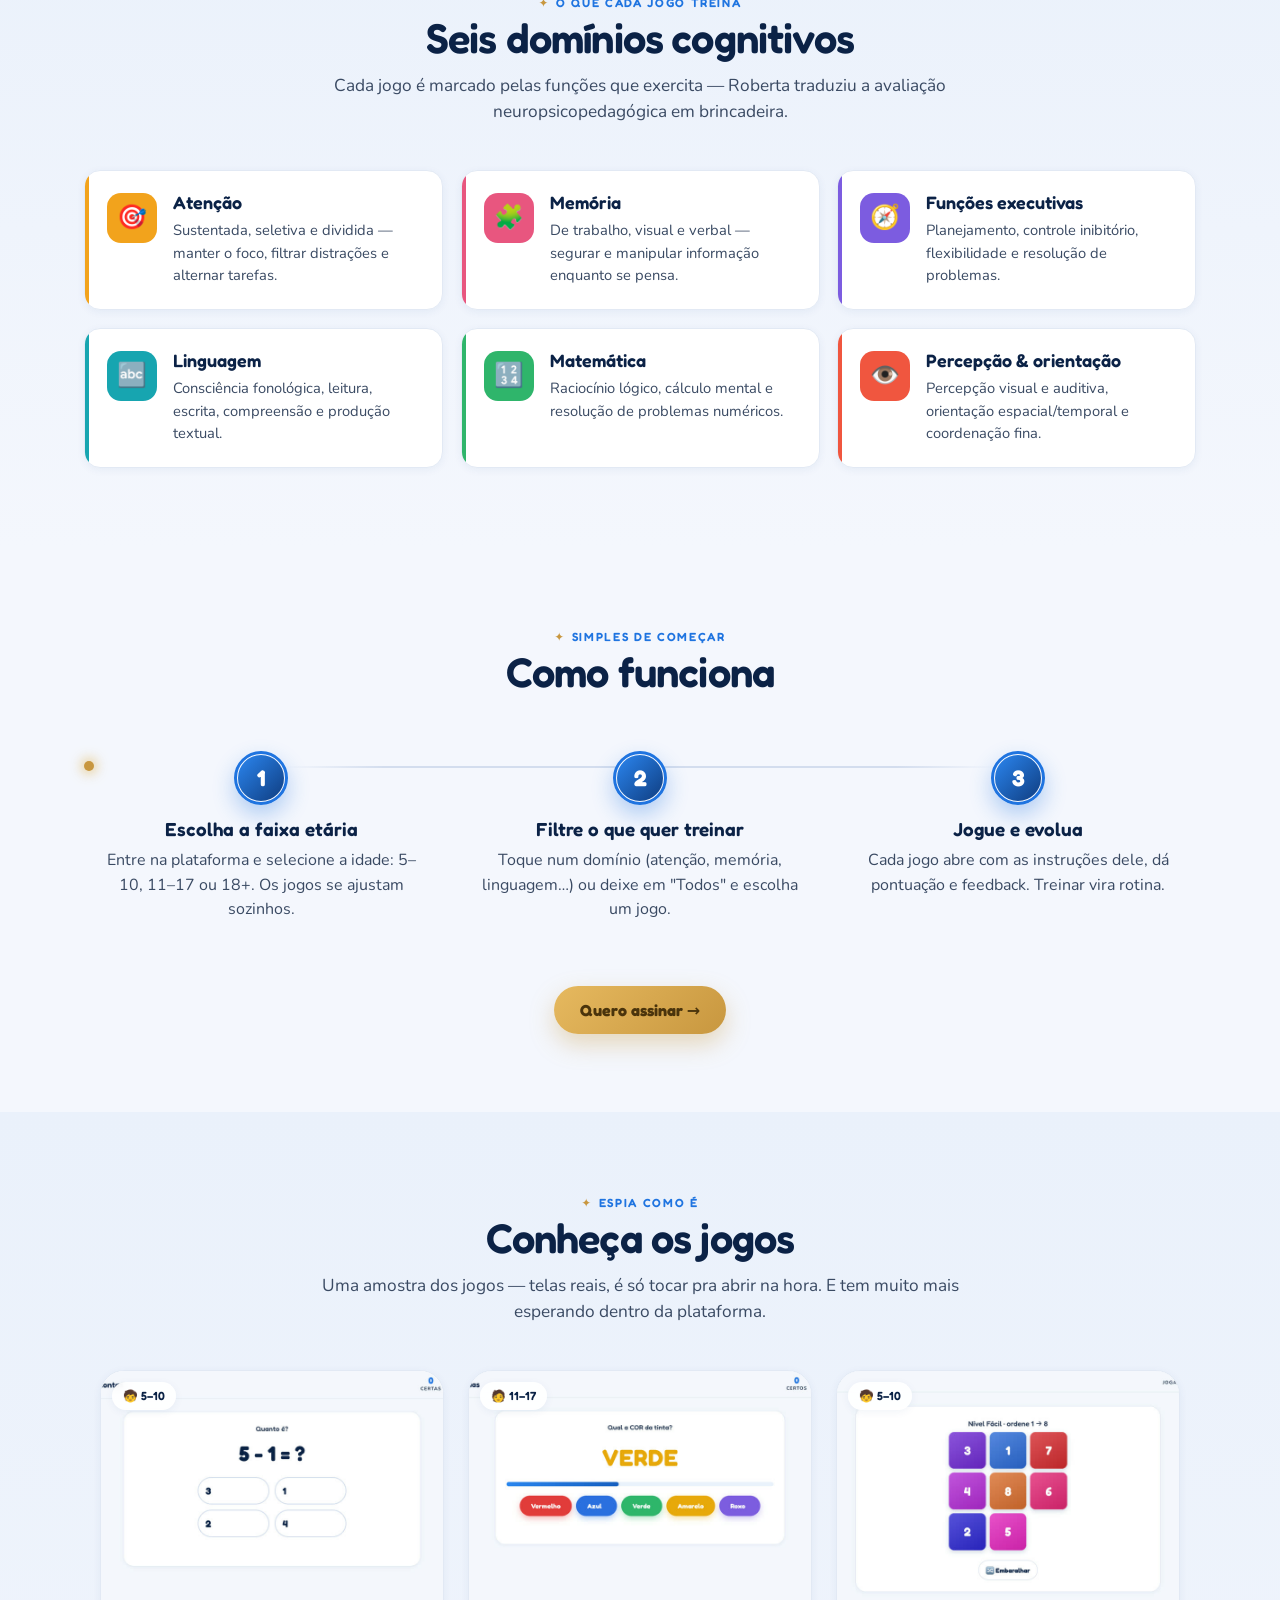
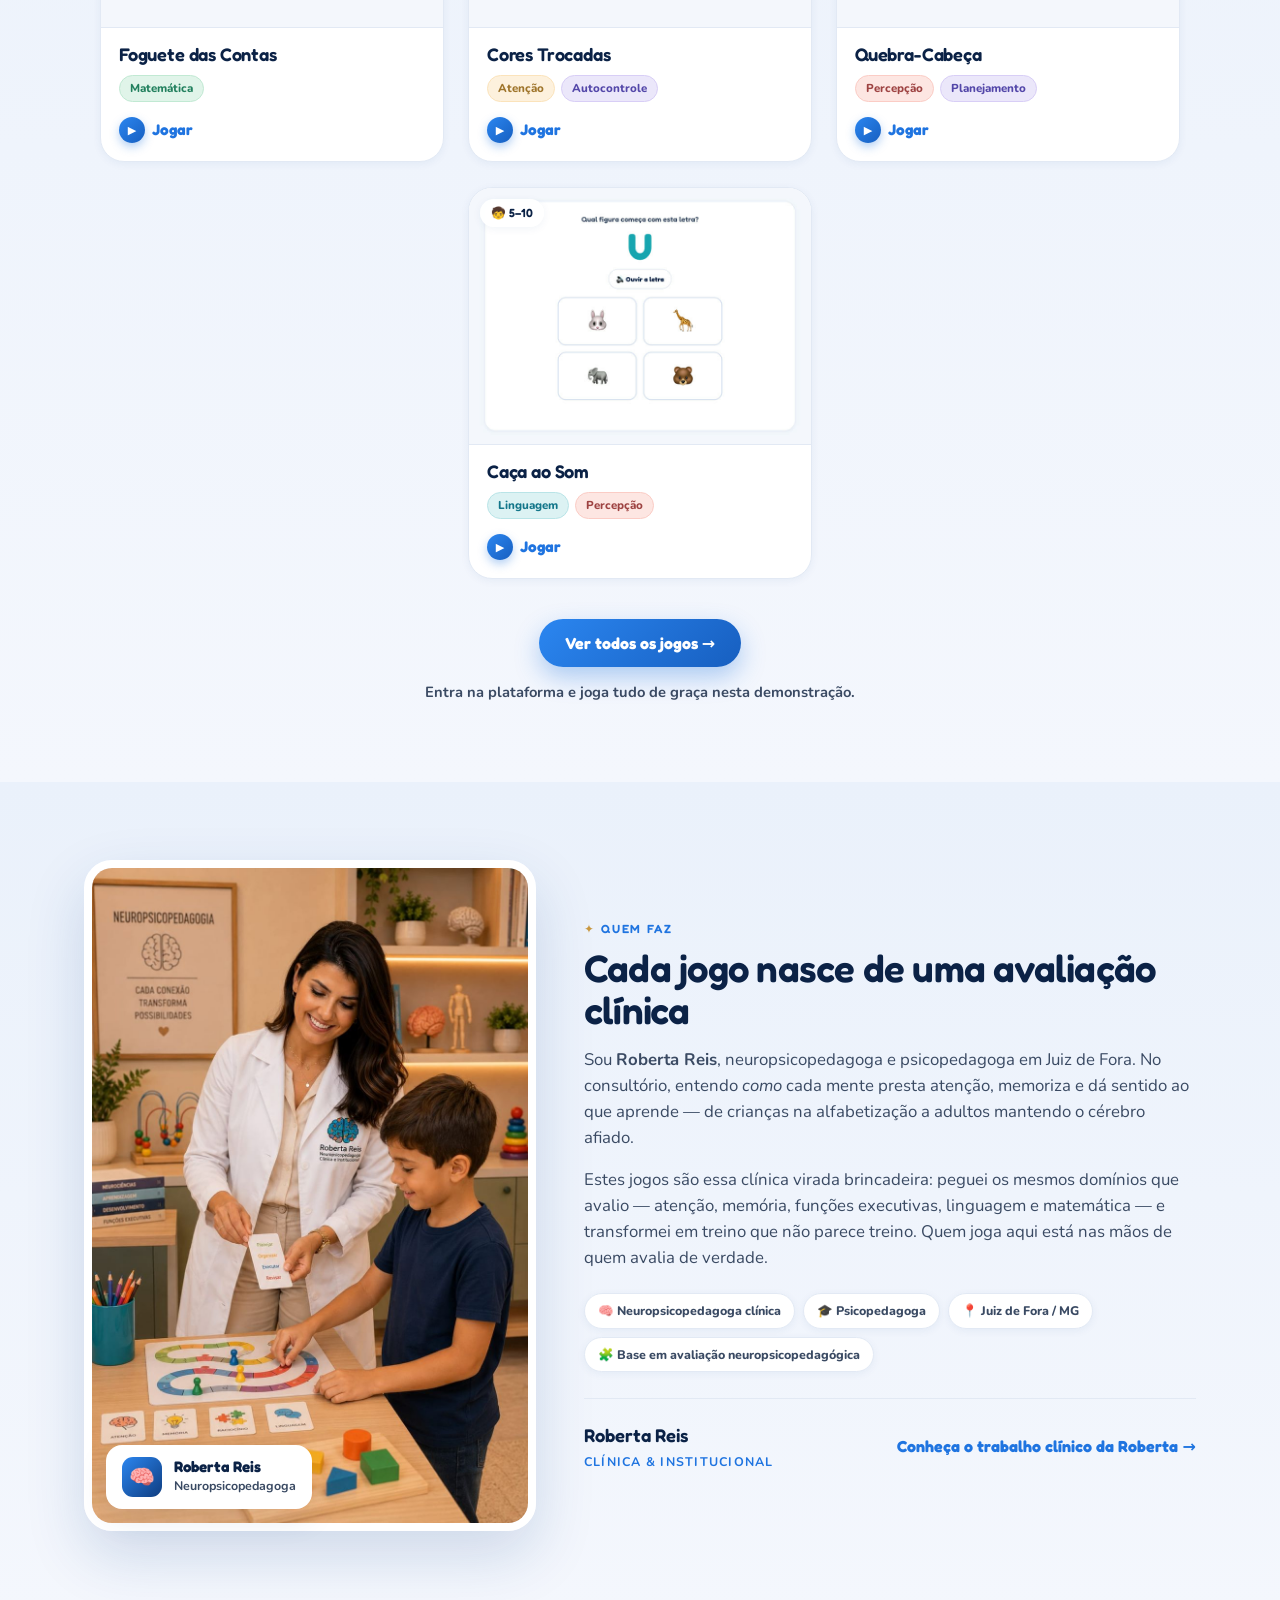
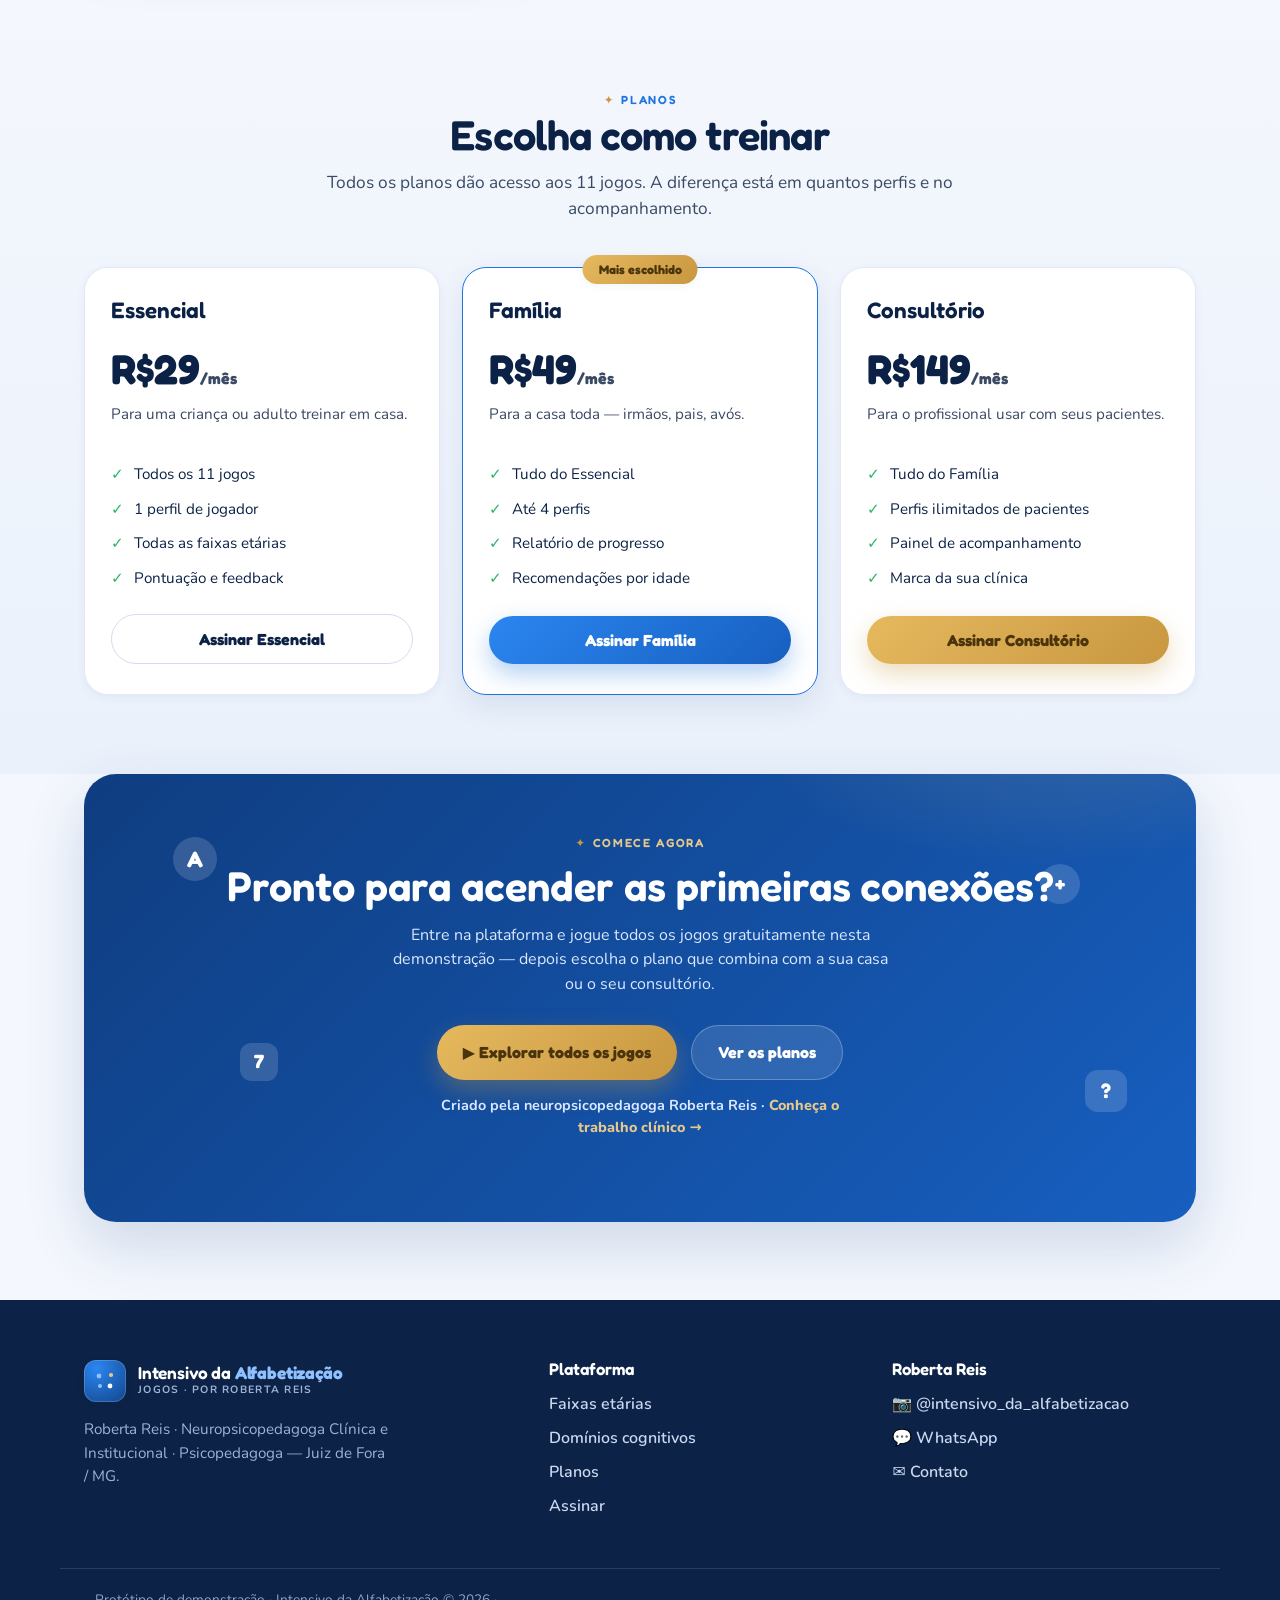
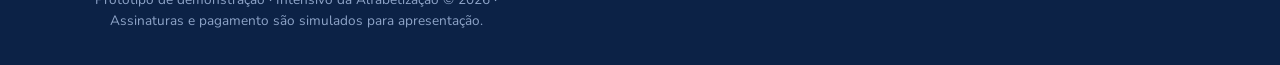
==== commit 595d6d6f: "fix: permite repetir número no desafio dos blocos" ====
--- a/index.html
+++ b/index.html
@@ -822,7 +822,7 @@
 <script src="js/games/semaforo.js"></script>
 <script src="js/games/fonemas.js"></script>
 <script src="js/games/contas.js"></script>
-<script src="js/games/blocos.js?v=20260812c"></script>
+<script src="js/games/blocos.js?v=20260812d"></script>
 <script src="js/games/padroes.js"></script>
 <script src="js/games/stroop.js"></script>
 <script src="js/games/digitos.js"></script>
